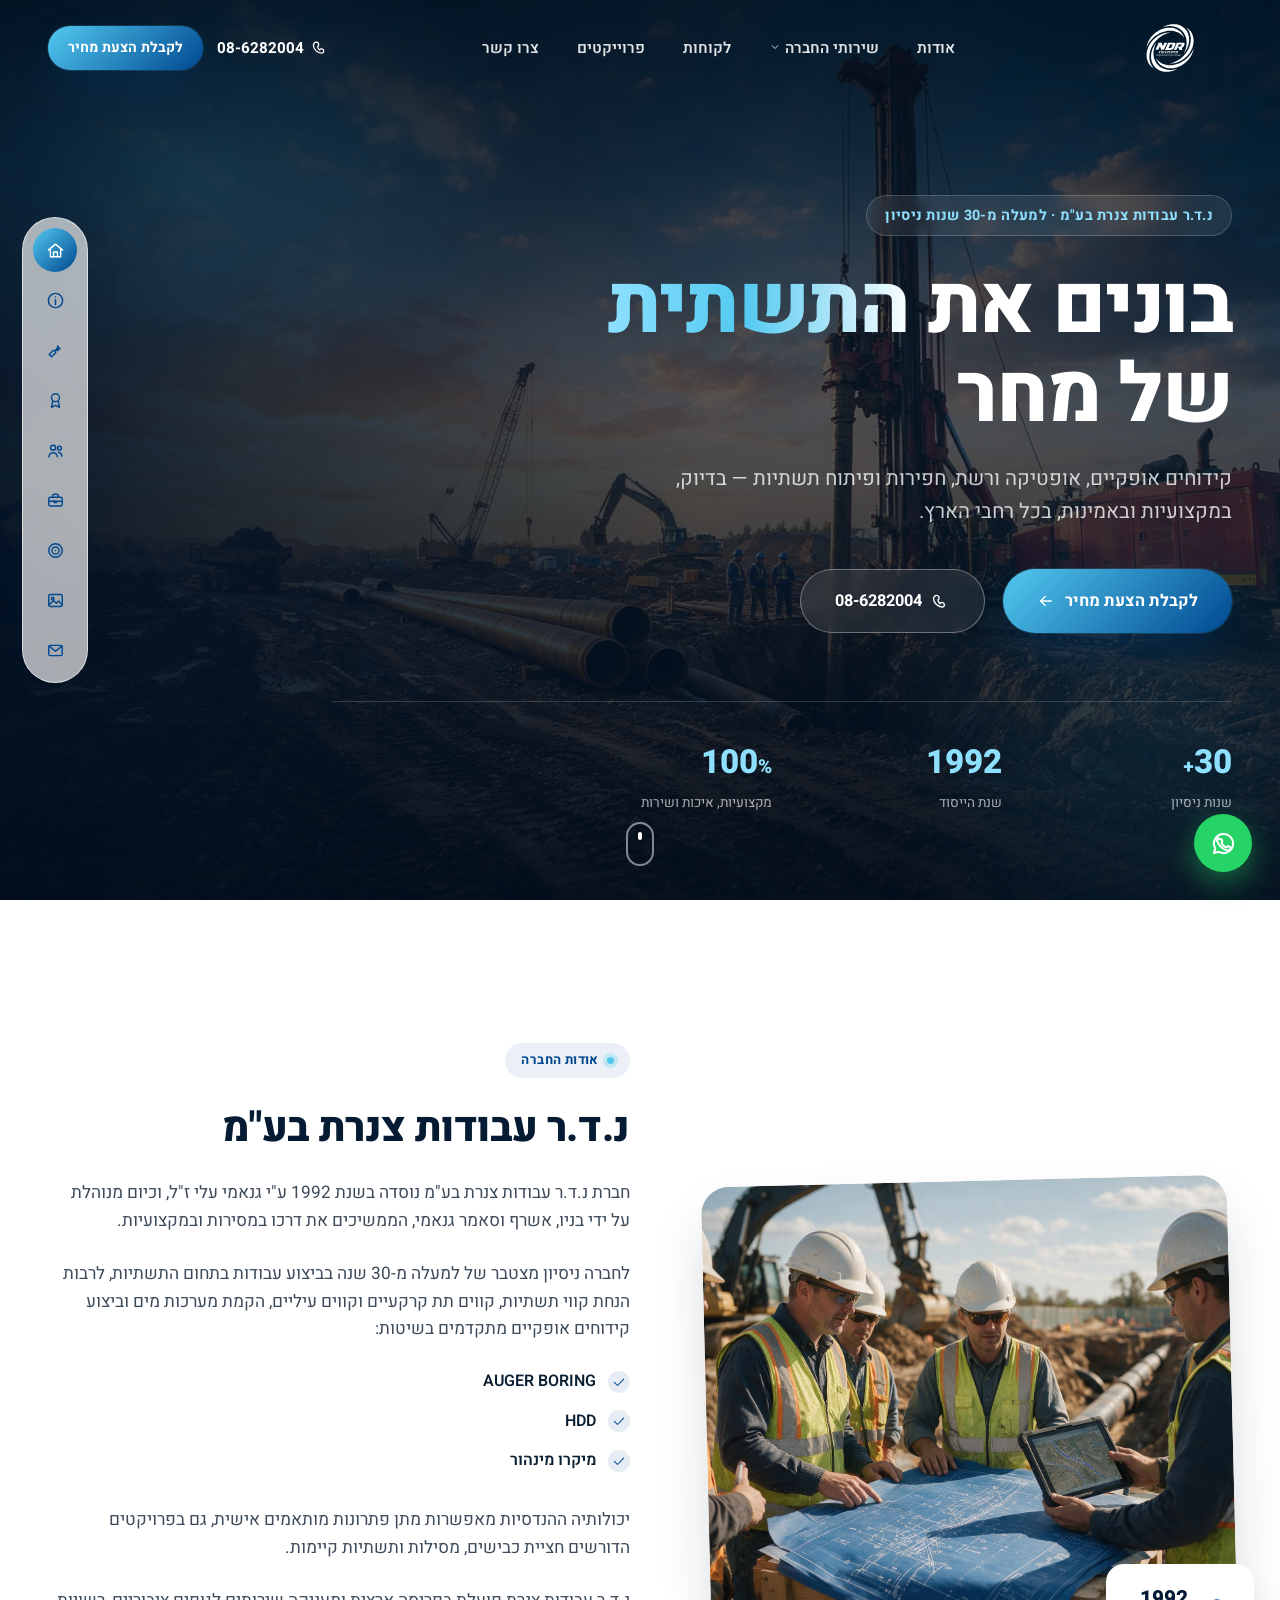
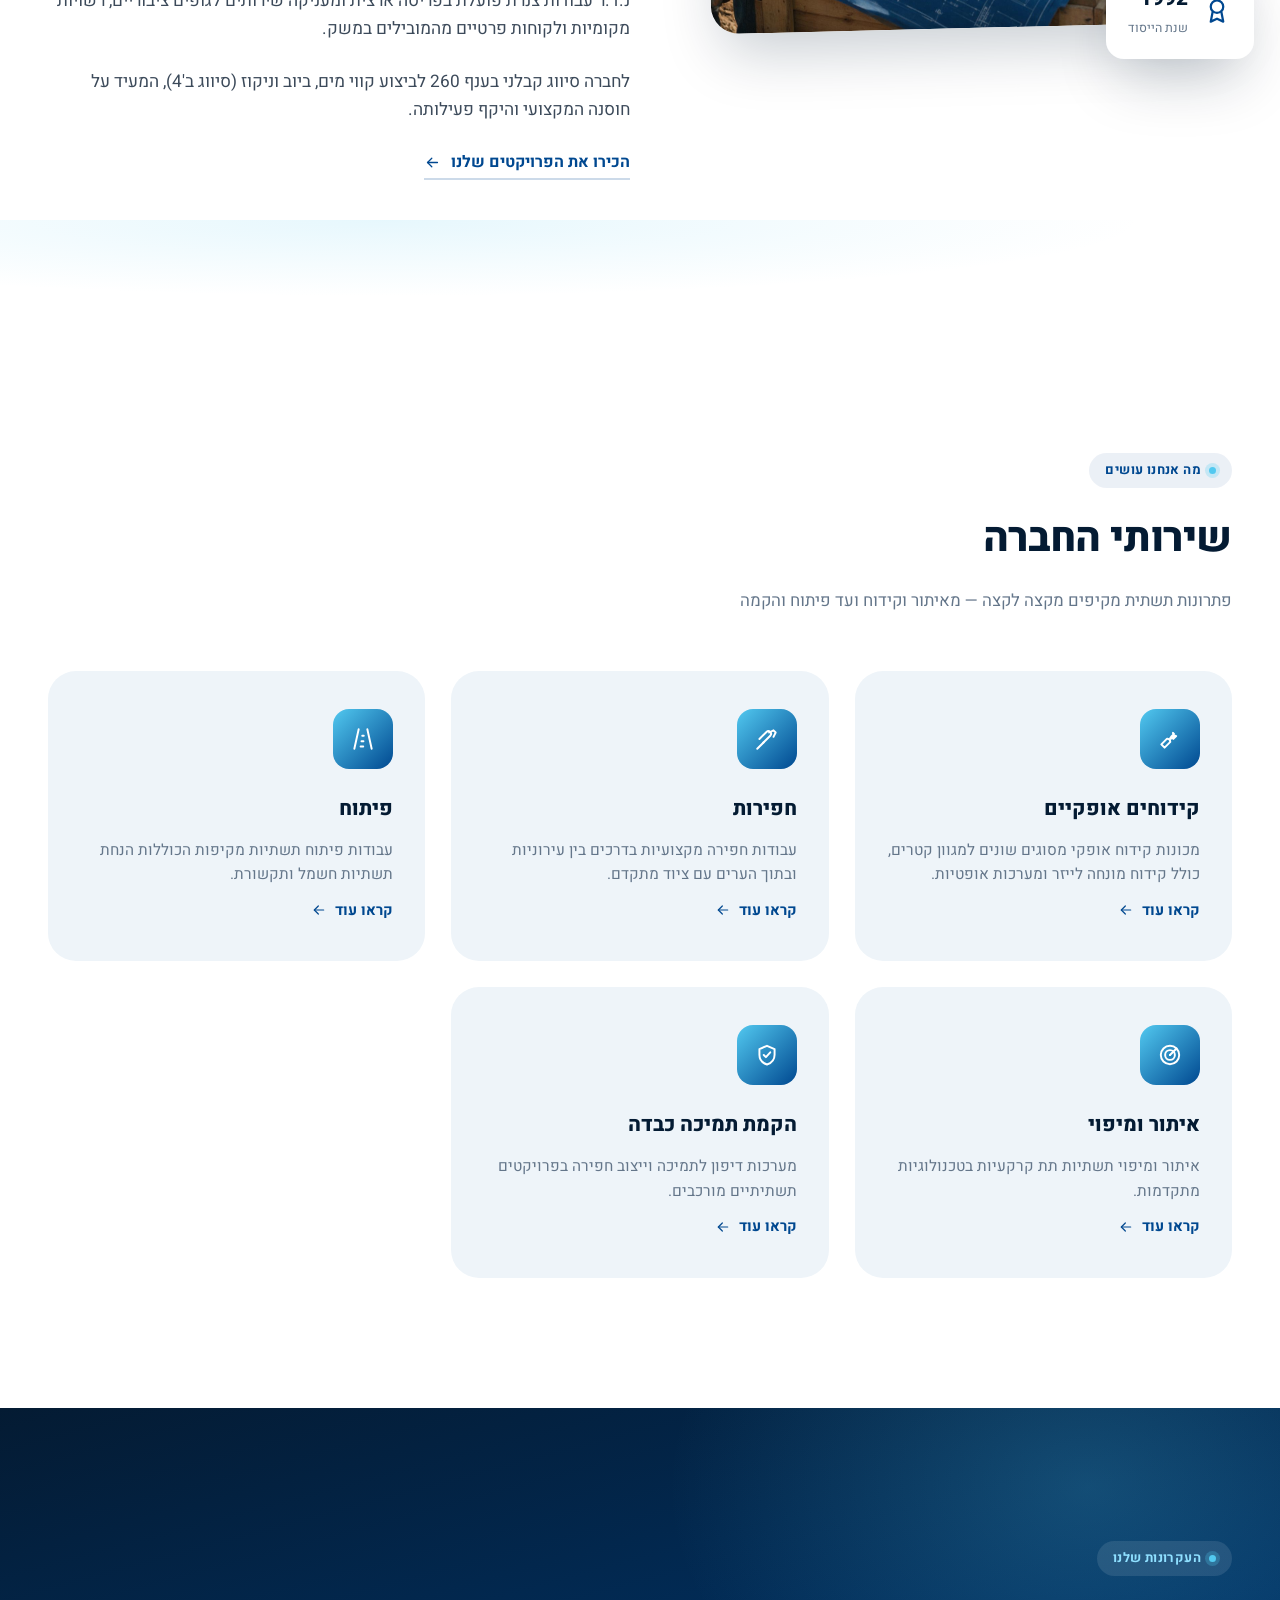
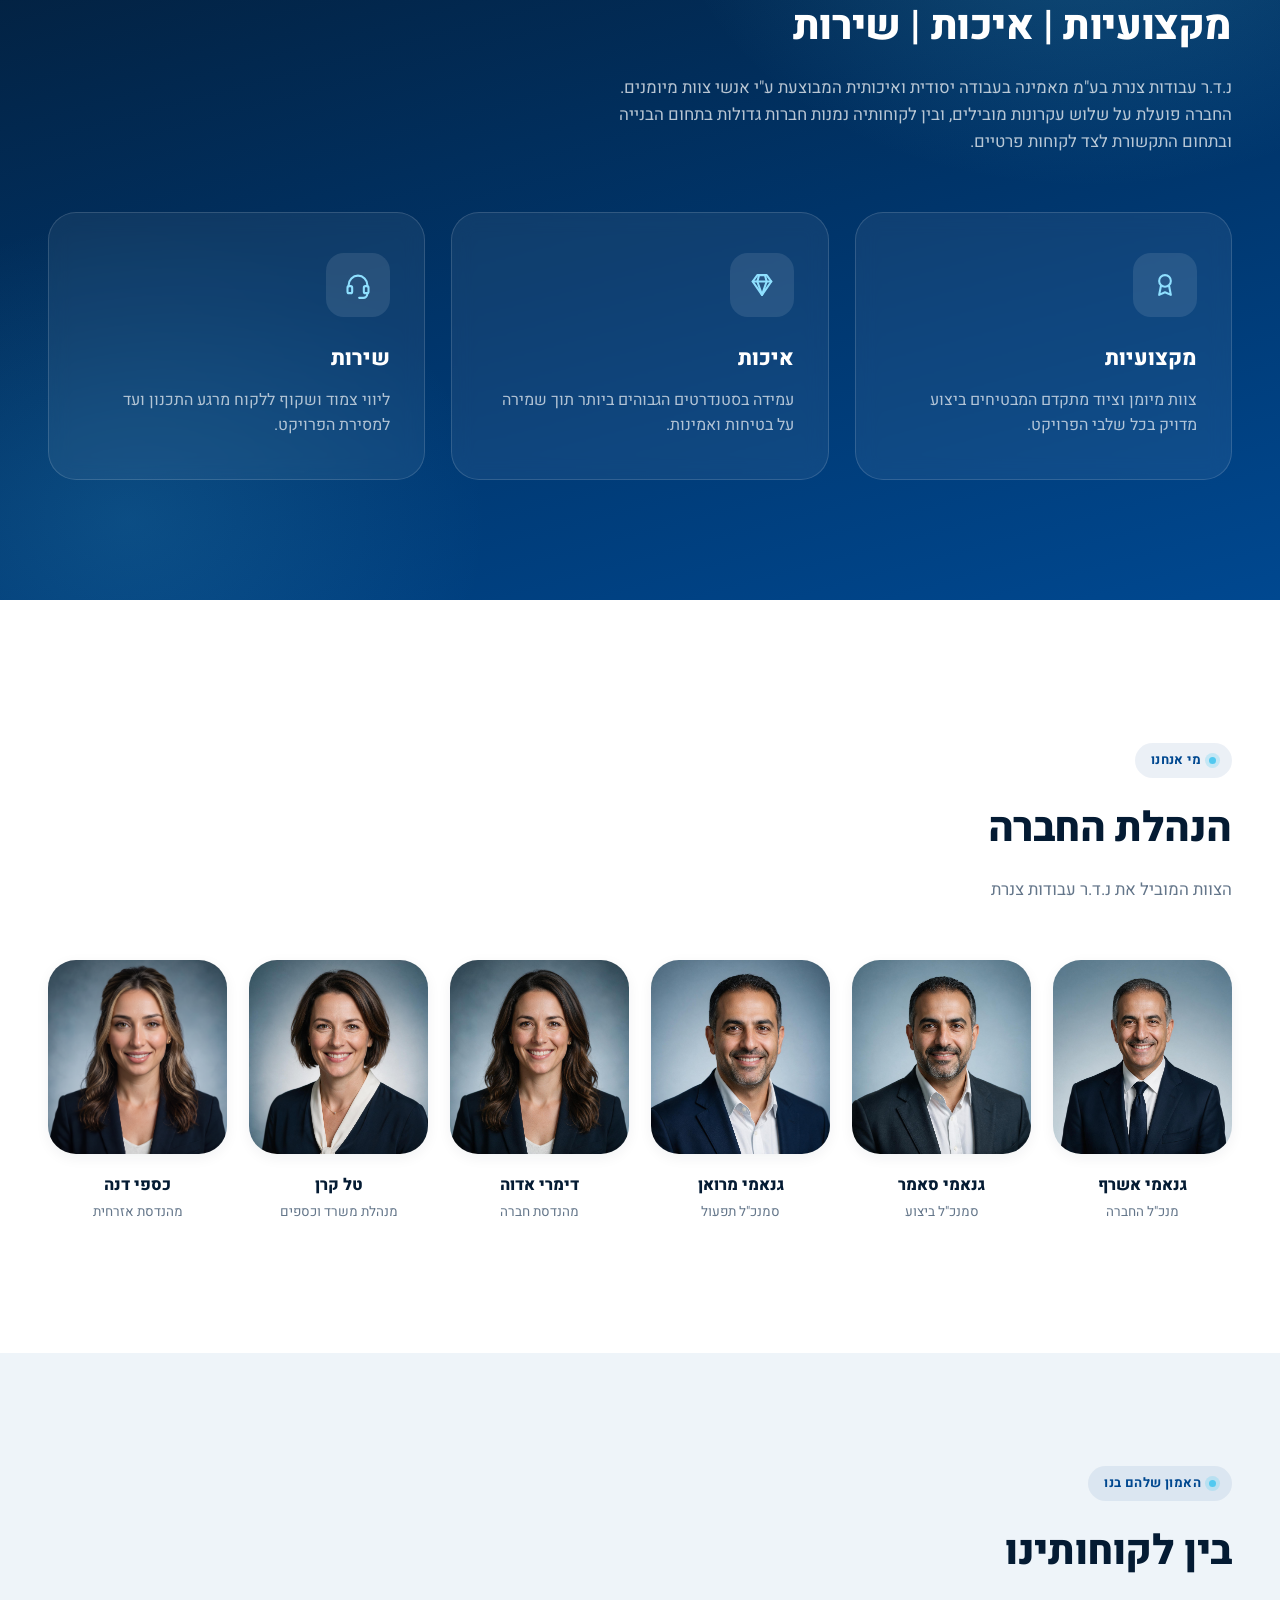
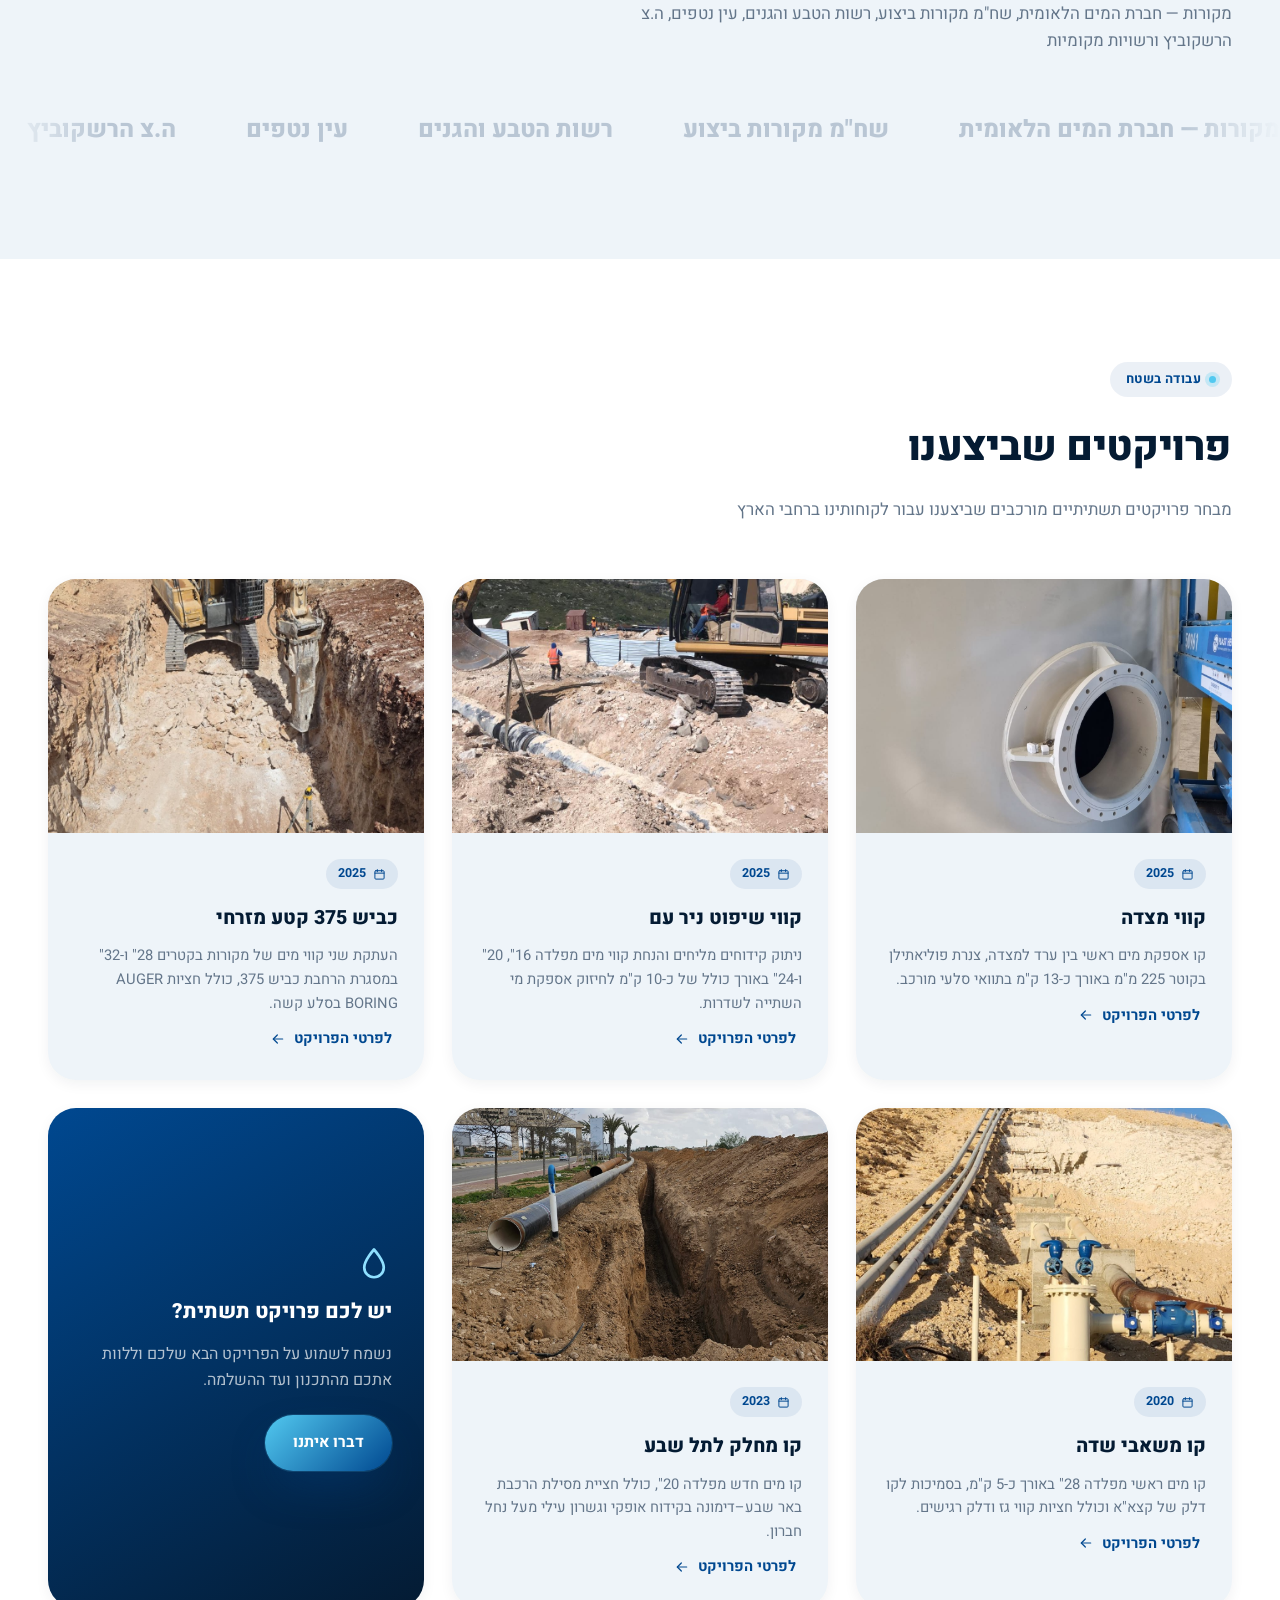
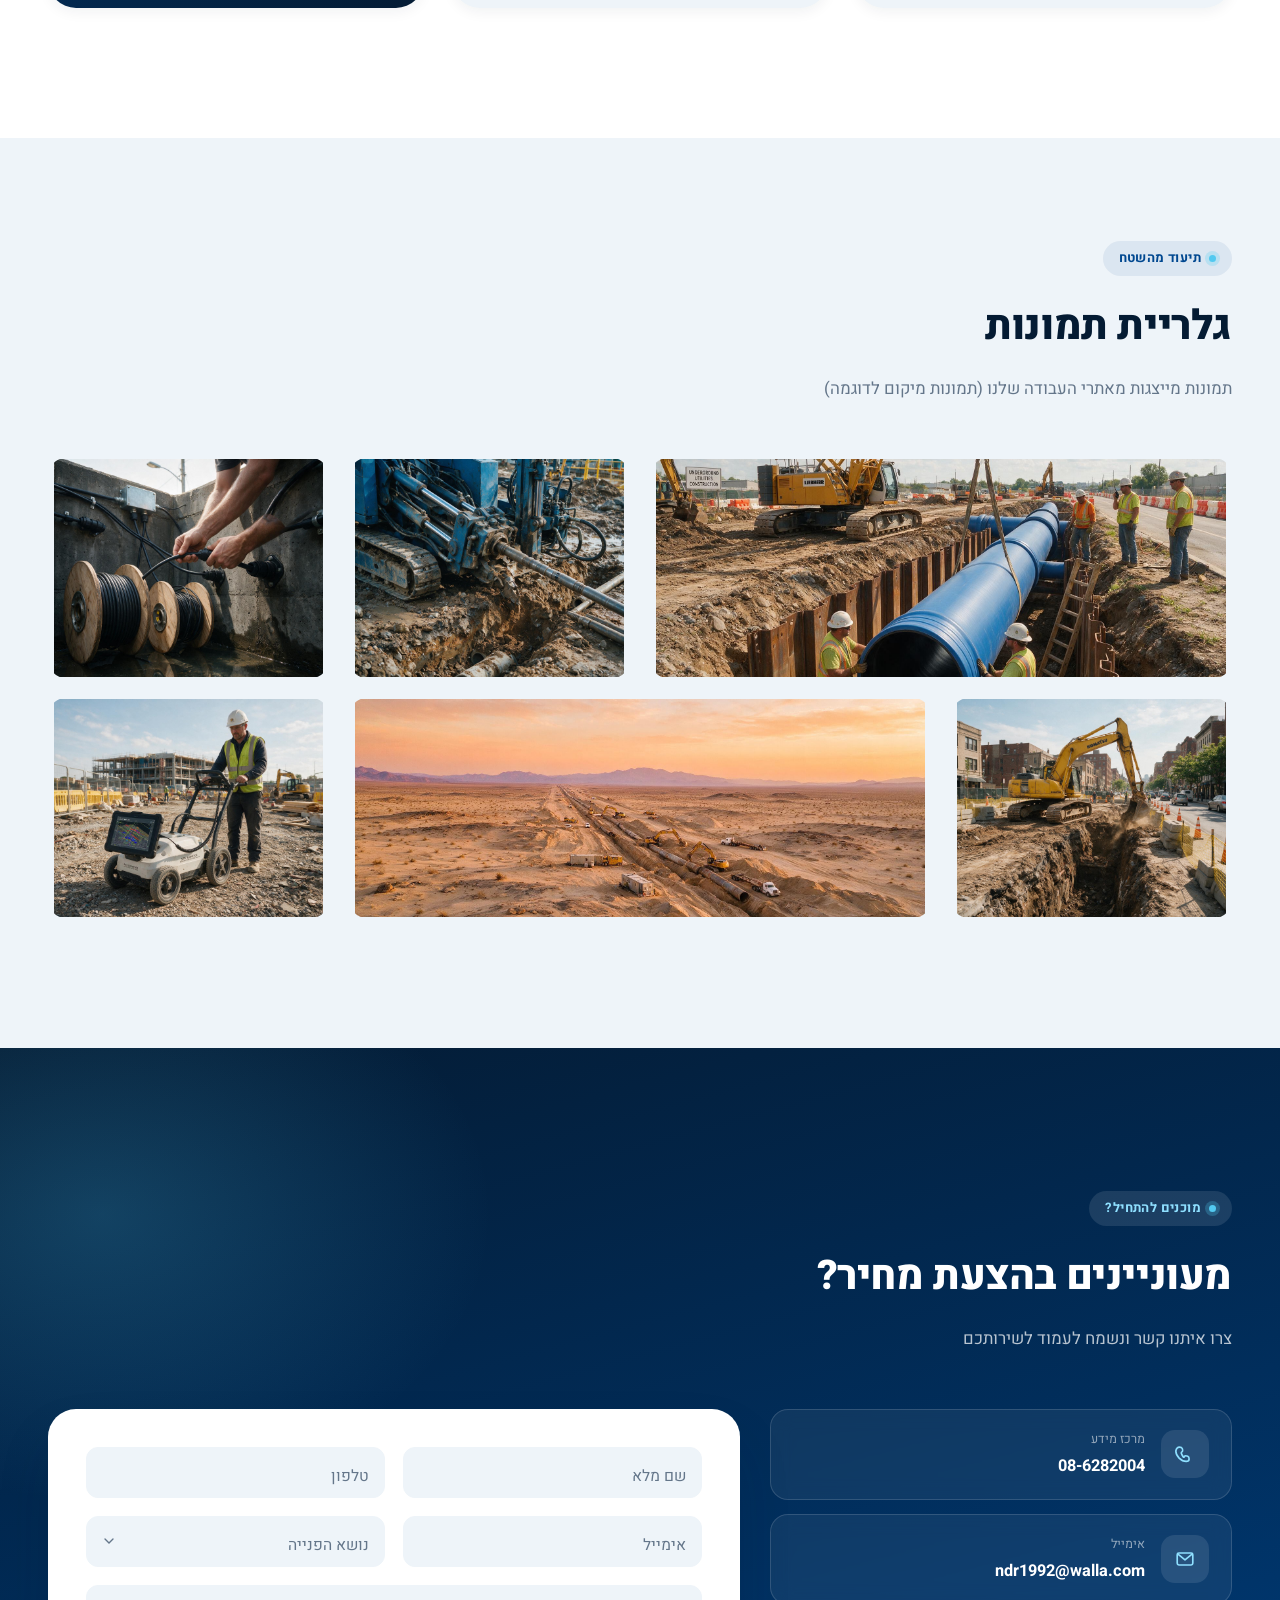
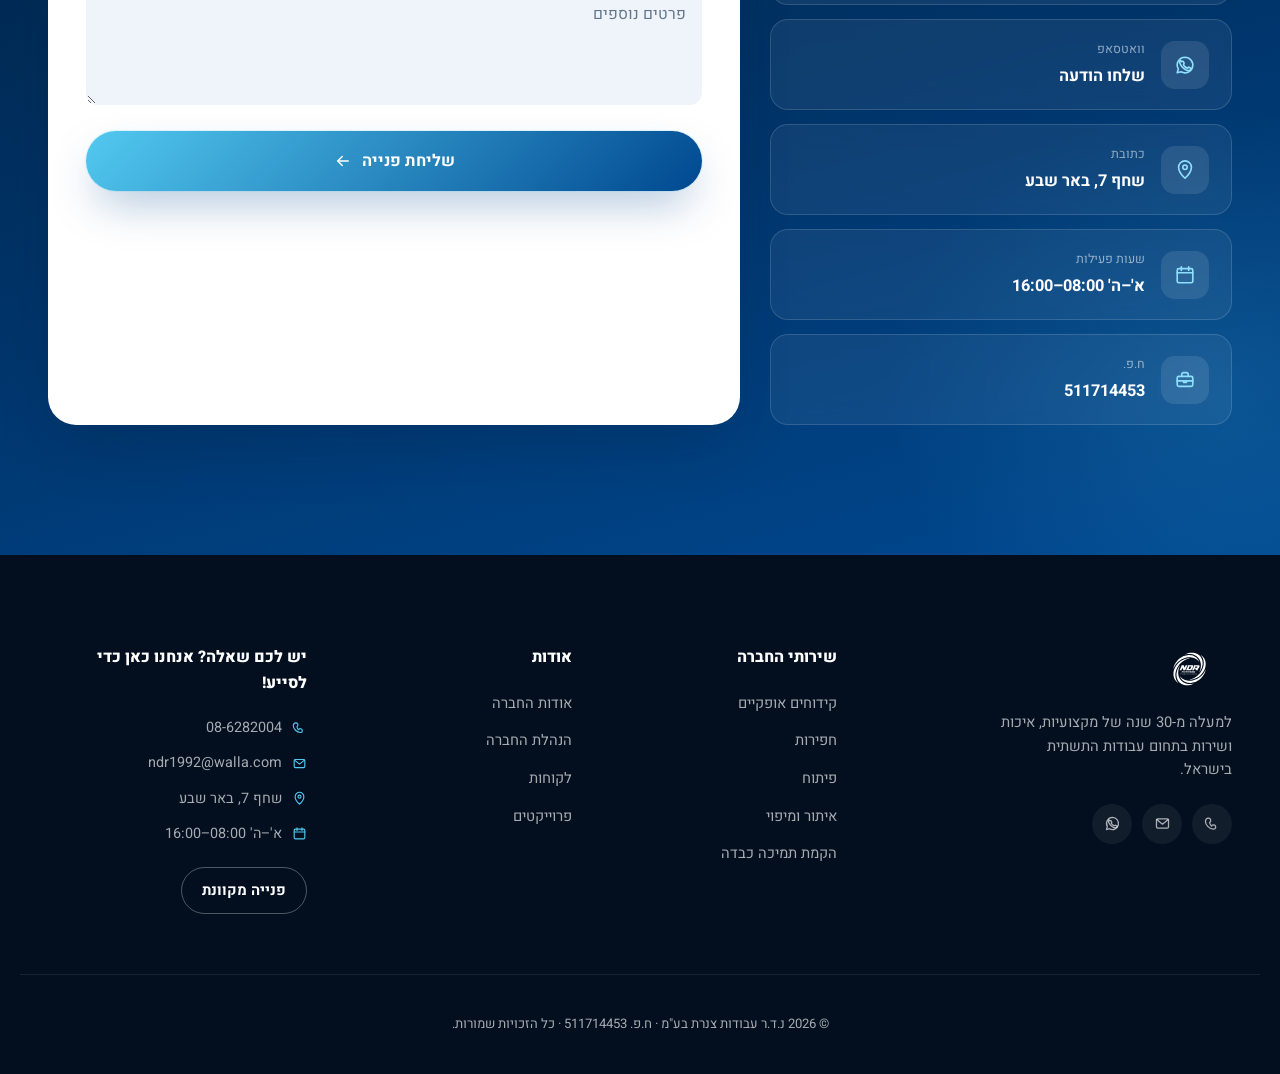
==== index.html @ 90ecc726 "Fix project gallery layout collapsing the text column The thumbnail strip is a flex row whose intrin" ====
<!DOCTYPE html>
<html lang="he" dir="rtl"><head>
<meta charset="UTF-8">
<meta name="viewport" content="width=device-width, initial-scale=1.0">
<title>נ.ד.ר עבודות צנרת בע"מ | בונים את התשתית של מחר</title>
<meta name="description" content="נ.ד.ר עבודות צנרת בע״מ - מעל 30 שנות ניסיון בהנחת קווי תשתית, קידוחים אופקיים AUGER BORING ו-HDD, מיקרו מינהור והקמת מערכות מים. פריסה ארצית.">
<link rel="icon" href="assets/images/logo.svg" type="image/svg+xml">
<link rel="preconnect" href="https://fonts.googleapis.com">
<link rel="preconnect" href="https://fonts.gstatic.com" crossorigin="">
<link href="https://fonts.googleapis.com/css2?family=Heebo:wght@300;400;500;600;700;800;900&amp;display=swap" rel="stylesheet">
<link rel="stylesheet" href="assets/css/style.css?v=20260812b">
</head>
<body>

<!-- ===== SVG ICON SPRITE ===== -->
<svg style="display:none">
  <symbol id="i-home" viewBox="0 0 24 24"><path d="M3 11.5 12 4l9 7.5"></path><path d="M5.5 9.5V20h13V9.5"></path><path d="M9.5 20v-6h5v6"></path></symbol>
  <symbol id="i-info" viewBox="0 0 24 24"><circle cx="12" cy="12" r="9"></circle><path d="M12 11v6"></path><circle cx="12" cy="7.5" r="0.9" fill="currentColor" stroke="none"></circle></symbol>
  <symbol id="i-tool" viewBox="0 0 24 24"><path d="M14.7 6.3a4 4 0 0 1-5.4 5.4L4 17l3 3 5.3-5.3a4 4 0 0 1 5.4-5.4l-2.6 2.6-2-2 2.6-2.6Z"></path></symbol>
  <symbol id="i-users" viewBox="0 0 24 24"><circle cx="9" cy="8.5" r="3.2"></circle><path d="M3.5 20c.7-3.4 3-5.2 5.5-5.2s4.8 1.8 5.5 5.2"></path><circle cx="17" cy="9" r="2.4"></circle><path d="M15.5 14.3c2.3.2 4 1.8 4.6 4.9"></path></symbol>
  <symbol id="i-briefcase" viewBox="0 0 24 24"><rect x="3.5" y="8" width="17" height="11" rx="1.8"></rect><path d="M8.5 8V6a2 2 0 0 1 2-2h3a2 2 0 0 1 2 2v2"></path><path d="M3.5 13h17"></path><path d="M10.5 13v1.6h3V13"></path></symbol>
  <symbol id="i-image" viewBox="0 0 24 24"><rect x="3.5" y="4.5" width="17" height="15" rx="1.8"></rect><circle cx="8.5" cy="9.5" r="1.6"></circle><path d="M4 17.5 9.5 12l3.5 3.5 3-3 4 5"></path></symbol>
  <symbol id="i-pin" viewBox="0 0 24 24"><path d="M12 21s7-6.4 7-12a7 7 0 0 0-14 0c0 5.6 7 12 7 12Z"></path><circle cx="12" cy="9" r="2.4"></circle></symbol>
  <symbol id="i-mail" viewBox="0 0 24 24"><rect x="3.5" y="5.5" width="17" height="13" rx="1.8"></rect><path d="M4 6.5l8 6.5 8-6.5"></path></symbol>
  <symbol id="i-phone" viewBox="0 0 24 24"><path d="M6 4.5c1 0 2.5.3 3 1.5.4 1 .7 2.3.3 3-.3.6-1 .9-1.4 1.5-.4.6 2 4.6 2.6 5s.9-1 1.5-1.4c.7-.4 2-.1 3 .3 1.2.5 1.5 2 1.5 3 0 1.8-1.6 2.6-3.2 2.6-5.5 0-11.3-5.8-11.3-11.3C2.5 6.1 4.2 4.5 6 4.5Z"></path></symbol>
  <symbol id="i-whatsapp" viewBox="0 0 24 24"><path d="M12 3.5a8.5 8.5 0 0 0-7.3 12.8L3.5 20.5l4.3-1.1A8.5 8.5 0 1 0 12 3.5Z"></path><path d="M8.3 8.4c.2-.5.5-.5.8-.5h.6c.2 0 .4 0 .6.5.2.5.7 1.6.7 1.8s0 .3-.2.5c-.1.2-.3.3-.4.5-.2.2-.3.3-.1.6.2.3.8 1.3 1.7 2.1 1.2 1 2.1 1.4 2.4 1.5.3.2.5.1.6-.1l.7-.8c.2-.3.4-.2.6-.1l1.6.8c.2.1.4.2.4.4 0 .2 0 1.1-.4 1.6-.4.5-1.6 1-2.3 1-.6 0-2.3-.2-4.4-1.9-2.6-2.1-4-4.6-4.1-4.9-.1-.3-.9-1.4-.9-2.5s.6-1.7.8-2Z"></path></symbol>
  <symbol id="i-arrow" viewBox="0 0 24 24"><path d="M19 12H5"></path><path d="M11 6l-6 6 6 6"></path></symbol>
  <symbol id="i-up" viewBox="0 0 24 24"><path d="M12 19V5"></path><path d="M6 11l6-6 6 6"></path></symbol>
  <symbol id="i-menu" viewBox="0 0 24 24"><path d="M4 6.5h16"></path><path d="M4 12h16"></path><path d="M4 17.5h16"></path></symbol>
  <symbol id="i-close" viewBox="0 0 24 24"><path d="M5 5l14 14"></path><path d="M19 5 5 19"></path></symbol>
  <symbol id="i-check" viewBox="0 0 24 24"><path d="M4 12.5l5.5 5.5L20 7"></path></symbol>
  <symbol id="i-network" viewBox="0 0 24 24"><circle cx="12" cy="5" r="2"></circle><circle cx="5" cy="19" r="2"></circle><circle cx="19" cy="19" r="2"></circle><path d="M12 7v5M12 12l-6 5M12 12l6 5"></path></symbol>
  <symbol id="i-dig" viewBox="0 0 24 24"><path d="M3 21l6-6"></path><path d="M8.5 15.5 15 9a2.5 2.5 0 0 0 0-3.5 2.5 2.5 0 0 0-3.5 0l-6.5 6.5"></path><path d="M14 6l4-2 2 2-2 4"></path></symbol>
  <symbol id="i-road" viewBox="0 0 24 24"><path d="M8 3 4 21"></path><path d="M16 3l4 18"></path><path d="M11.3 9h1.4M10.6 14h1.8M9.8 19h2.4"></path></symbol>
  <symbol id="i-radar" viewBox="0 0 24 24"><circle cx="12" cy="12" r="8.5"></circle><circle cx="12" cy="12" r="4.5"></circle><path d="M12 12 18 6"></path><circle cx="12" cy="12" r="1" fill="currentColor" stroke="none"></circle></symbol>
  <symbol id="i-shield" viewBox="0 0 24 24"><path d="M12 3.5 19 6.5v5.3c0 4.7-3 7.7-7 9-4-1.3-7-4.3-7-9V6.5L12 3.5Z"></path><path d="M9 12l2 2 4-4.5"></path></symbol>
  <symbol id="i-award" viewBox="0 0 24 24"><circle cx="12" cy="8.5" r="5"></circle><path d="M8.5 12.8 7 20.5l5-2.3 5 2.3-1.5-7.7"></path></symbol>
  <symbol id="i-gem" viewBox="0 0 24 24"><path d="M4 9l4-5.5h8L20 9l-8 11.5L4 9Z"></path><path d="M4 9h16"></path><path d="M9.5 3.5 8 9l4 11.5 4-11.5-1.5-5.5"></path></symbol>
  <symbol id="i-headset" viewBox="0 0 24 24"><path d="M4 13v-1a8 8 0 0 1 16 0v1"></path><rect x="3" y="13" width="4" height="6" rx="1.3"></rect><rect x="17" y="13" width="4" height="6" rx="1.3"></rect><path d="M20 19v.5A3.5 3.5 0 0 1 16.5 23H13"></path></symbol>
  <symbol id="i-calendar" viewBox="0 0 24 24"><rect x="3.5" y="5" width="17" height="15.5" rx="1.8"></rect><path d="M3.5 9.5h17"></path><path d="M8 3v4M16 3v4"></path></symbol>
  <symbol id="i-water" viewBox="0 0 24 24"><path d="M12 3s6.5 7.3 6.5 12A6.5 6.5 0 0 1 5.5 15C5.5 10.3 12 3 12 3Z"></path></symbol>
  <symbol id="i-target" viewBox="0 0 24 24"><circle cx="12" cy="12" r="8.5"></circle><circle cx="12" cy="12" r="4.5"></circle><circle cx="12" cy="12" r="1" fill="currentColor" stroke="none"></circle></symbol>
  <symbol id="i-chevron" viewBox="0 0 24 24"><path d="M6 9l6 6 6-6"></path></symbol>
</svg>

<!-- ===== PRELOADER ===== -->
<div class="preloader" id="preloader">
  <img src="assets/images/logo.svg" alt="נ.ד.ר עבודות צנרת" class="preloader-logo">
  <div class="preloader-bar"><span></span></div>
</div>

<!-- ===== PROGRESS BAR ===== -->
<div class="scroll-progress" id="scrollProgress" style="width: 0%;"></div>

<!-- ===== SIDE ICON NAV ===== -->
<nav class="side-nav" id="sideNav" aria-label="ניווט מהיר">
  <ul>
    <li><a href="#home" data-section="home" class="active"><svg><use href="#i-home"></use></svg><span>בית</span></a></li>
    <li><a href="#about" data-section="about"><svg><use href="#i-info"></use></svg><span>אודות</span></a></li>
    <li><a href="#services" data-section="services"><svg><use href="#i-tool"></use></svg><span>שירותים</span></a></li>
    <li><a href="#values" data-section="values"><svg><use href="#i-award"></use></svg><span>ערכים</span></a></li>
    <li><a href="#team" data-section="team"><svg><use href="#i-users"></use></svg><span>הנהלה</span></a></li>
    <li><a href="#clients" data-section="clients"><svg><use href="#i-briefcase"></use></svg><span>לקוחות</span></a></li>
    <li><a href="#projects" data-section="projects"><svg><use href="#i-target"></use></svg><span>פרויקטים</span></a></li>
    <li><a href="#gallery" data-section="gallery"><svg><use href="#i-image"></use></svg><span>גלריה</span></a></li>
    <li><a href="#contact" data-section="contact"><svg><use href="#i-mail"></use></svg><span>צור קשר</span></a></li>
  </ul>
</nav>

<!-- ===== HEADER ===== -->
<header class="site-header" id="siteHeader">
  <div class="container header-inner">
    <a href="#home" class="brand">
      <img src="assets/images/logo.svg" alt="נ.ד.ר עבודות צנרת" class="brand-logo" id="brandLogo">
    </a>

    <nav class="main-menu" id="mainMenu">
      <ul>
        <li><a href="#about">אודות</a></li>
        <li class="nav-dropdown">
          <a href="#services" class="nav-dropdown-trigger">שירותי החברה <svg><use href="#i-chevron"></use></svg></a>
          <div class="nav-dropdown-panel">
            <a href="horizontal-drilling.html"><svg><use href="#i-tool"></use></svg><span>קידוחים אופקיים</span></a>
            <a href="excavation.html"><svg><use href="#i-dig"></use></svg><span>חפירות</span></a>
            <a href="development.html"><svg><use href="#i-road"></use></svg><span>פיתוח</span></a>
            <a href="mapping.html"><svg><use href="#i-radar"></use></svg><span>איתור ומיפוי</span></a>
            <a href="heavy-support.html"><svg><use href="#i-shield"></use></svg><span>הקמת תמיכה כבדה</span></a>
            <a href="#services" class="nav-dropdown-all">כל השירותים בעמוד אחד</a>
          </div>
        </li>
        <li><a href="#clients">לקוחות</a></li>
        <li><a href="#projects">פרוייקטים</a></li>
        <li><a href="#contact">צרו קשר</a></li>
      </ul>
    </nav>

    <div class="header-actions">
      <a href="tel:086282004" class="header-phone">
        <svg><use href="#i-phone"></use></svg>
        <span>08-6282004</span>
      </a>
      <a href="#contact" class="btn btn-primary btn-sm">לקבלת הצעת מחיר</a>
      <button class="hamburger" id="hamburger" aria-label="פתח תפריט">
        <svg><use href="#i-menu"></use></svg>
      </button>
    </div>
  </div>
</header>

<!-- ===== MOBILE MENU ===== -->
<div class="mobile-menu" id="mobileMenu">
  <button class="mobile-menu-close" id="mobileMenuClose" aria-label="סגור תפריט"><svg><use href="#i-close"></use></svg></button>
  <ul>
    <li><a href="#home">בית</a></li>
    <li><a href="#about">אודות</a></li>
    <li class="mobile-menu-group">
      <a href="#services">שירותי החברה</a>
      <ul class="mobile-submenu">
        <li><a href="horizontal-drilling.html">קידוחים אופקיים</a></li>
        <li><a href="excavation.html">חפירות</a></li>
        <li><a href="development.html">פיתוח</a></li>
        <li><a href="mapping.html">איתור ומיפוי</a></li>
        <li><a href="heavy-support.html">הקמת תמיכה כבדה</a></li>
      </ul>
    </li>
    <li><a href="#team">הנהלה</a></li>
    <li><a href="#clients">לקוחות</a></li>
    <li><a href="#projects">פרוייקטים</a></li>
    <li><a href="#gallery">גלריה</a></li>
    <li><a href="#contact">צרו קשר</a></li>
  </ul>
  <a href="tel:086282004" class="mobile-phone"><svg><use href="#i-phone"></use></svg> 08-6282004</a>
</div>

<main>

  <!-- ===== HERO ===== -->
  <section class="hero" id="home">
    <div class="hero-media">
      <img src="assets/images/hero.jpg" alt="עבודות תשתית של נ.ד.ר עבודות צנרת" id="heroImg">
      <div class="hero-overlay"></div>
      <div class="hero-mesh"></div>
    </div>

    <div class="hero-content container">
      <p class="eyebrow reveal" data-reveal="">נ.ד.ר עבודות צנרת בע"מ · למעלה מ-30 שנות ניסיון</p>
      <h1 class="hero-title reveal" data-reveal="" data-delay="80">בונים את <span class="text-gradient">התשתית</span> של מחר</h1>
      <p class="hero-sub reveal" data-reveal="" data-delay="160">קידוחים אופקיים, אופטיקה ורשת, חפירות ופיתוח תשתיות — בדיוק, במקצועיות ובאמינות, בכל רחבי הארץ.</p>
      <div class="hero-actions reveal" data-reveal="" data-delay="240">
        <a href="#contact" class="btn btn-primary btn-lg">
          <span>לקבלת הצעת מחיר</span>
          <svg><use href="#i-arrow"></use></svg>
        </a>
        <a href="tel:086282004" class="btn btn-ghost btn-lg">
          <svg><use href="#i-phone"></use></svg>
          <span>08-6282004</span>
        </a>
      </div>

      <div class="hero-stats reveal" data-reveal="" data-delay="320">
        <div class="stat">
          <span class="stat-num" data-count="30">0</span><span class="stat-plus">+</span>
          <p>שנות ניסיון</p>
        </div>
        <div class="stat">
          <span class="stat-num" data-count="1992">0</span>
          <p>שנת הייסוד</p>
        </div>
        <div class="stat">
          <span class="stat-num" data-count="100">0</span><span class="stat-plus">%</span>
          <p>מקצועיות, איכות ושירות</p>
        </div>
      </div>
    </div>

    <a href="#about" class="scroll-cue" aria-label="גללו למטה">
      <span></span>
    </a>
  </section>

  <!-- ===== ABOUT ===== -->
  <section class="about" id="about">
    <div class="container about-grid">
      <div class="about-media reveal" data-reveal="" data-reveal-from="right">
        <div class="about-media-frame">
          <img src="assets/images/about.jpg" alt="צוות נ.ד.ר עבודות צנרת בעבודה">
        </div>
        <div class="about-badge">
          <svg><use href="#i-award"></use></svg>
          <div><strong>1992</strong><span>שנת הייסוד</span></div>
        </div>
      </div>

      <div class="about-copy">
        <p class="section-eyebrow reveal" data-reveal="">אודות החברה</p>
        <h2 class="section-title reveal" data-reveal="" data-delay="60">נ.ד.ר עבודות צנרת בע"מ</h2>
        <p class="about-text reveal" data-reveal="" data-delay="120">
          חברת נ.ד.ר עבודות צנרת בע"מ נוסדה בשנת 1992 ע"י גנאמי עלי ז"ל, וכיום מנוהלת על ידי בניו,
          אשרף וסאמר גנאמי, הממשיכים את דרכו במסירות ובמקצועיות.
        </p>
        <p class="about-text reveal" data-reveal="" data-delay="150">
          לחברה ניסיון מצטבר של למעלה מ-30 שנה בביצוע עבודות בתחום התשתיות, לרבות הנחת קווי תשתיות,
          קווים תת קרקעיים וקווים עיליים, הקמת מערכות מים וביצוע קידוחים אופקיים מתקדמים בשיטות:
        </p>

        <ul class="about-points reveal" data-reveal="" data-delay="180">
          <li><svg><use href="#i-check"></use></svg> AUGER BORING</li>
          <li><svg><use href="#i-check"></use></svg> HDD</li>
          <li><svg><use href="#i-check"></use></svg> מיקרו מינהור</li>
        </ul>

        <p class="about-text reveal" data-reveal="" data-delay="200">
          יכולותיה ההנדסיות מאפשרות מתן פתרונות מותאמים אישית, גם בפרויקטים הדורשים חציית כבישים,
          מסילות ותשתיות קיימות.
        </p>
        <p class="about-text reveal" data-reveal="" data-delay="215">
          נ.ד.ר עבודות צנרת פועלת בפריסה ארצית ומעניקה שירותים לגופים ציבוריים, רשויות מקומיות
          ולקוחות פרטיים מהמובילים במשק.
        </p>
        <p class="about-text reveal" data-reveal="" data-delay="230">
          לחברה סיווג קבלני בענף 260 לביצוע קווי מים, ביוב וניקוז (סיווג ב'4), המעיד על חוסנה
          המקצועי והיקף פעילותה.
        </p>

        <a href="#projects" class="text-link reveal" data-reveal="" data-delay="240">
          <span>הכירו את הפרויקטים שלנו</span>
          <svg><use href="#i-arrow"></use></svg>
        </a>
      </div>
    </div>
    <div class="section-divider"></div>
  </section>

  <!-- ===== SERVICES ===== -->
  <section class="services" id="services">
    <div class="container">
      <div class="section-head">
        <p class="section-eyebrow reveal" data-reveal="">מה אנחנו עושים</p>
        <h2 class="section-title reveal" data-reveal="" data-delay="60">שירותי החברה</h2>
        <p class="section-sub reveal" data-reveal="" data-delay="120">פתרונות תשתית מקיפים מקצה לקצה — מאיתור וקידוח ועד פיתוח והקמה</p>
      </div>

      <div class="services-grid">
        <article class="service-card reveal" data-reveal="" data-delay="0">
          <div class="service-icon"><svg><use href="#i-tool"></use></svg></div>
          <h3>קידוחים אופקיים</h3>
          <p>מכונות קידוח אופקי מסוגים שונים למגוון קטרים, כולל קידוח מונחה לייזר ומערכות אופטיות.</p>
          <a href="horizontal-drilling.html" class="card-link"><span>קראו עוד</span><svg><use href="#i-arrow"></use></svg></a>
        </article>

        <article class="service-card reveal" data-reveal="" data-delay="160">
          <div class="service-icon"><svg><use href="#i-dig"></use></svg></div>
          <h3>חפירות</h3>
          <p>עבודות חפירה מקצועיות בדרכים בין עירוניות ובתוך הערים עם ציוד מתקדם.</p>
          <a href="excavation.html" class="card-link"><span>קראו עוד</span><svg><use href="#i-arrow"></use></svg></a>
        </article>

        <article class="service-card reveal" data-reveal="" data-delay="0">
          <div class="service-icon"><svg><use href="#i-road"></use></svg></div>
          <h3>פיתוח</h3>
          <p>עבודות פיתוח תשתיות מקיפות הכוללות הנחת תשתיות חשמל ותקשורת.</p>
          <a href="development.html" class="card-link"><span>קראו עוד</span><svg><use href="#i-arrow"></use></svg></a>
        </article>

        <article class="service-card reveal" data-reveal="" data-delay="80">
          <div class="service-icon"><svg><use href="#i-radar"></use></svg></div>
          <h3>איתור ומיפוי</h3>
          <p>איתור ומיפוי תשתיות תת קרקעיות בטכנולוגיות מתקדמות.</p>
          <a href="mapping.html" class="card-link"><span>קראו עוד</span><svg><use href="#i-arrow"></use></svg></a>
        </article>

        <article class="service-card reveal" data-reveal="" data-delay="160">
          <div class="service-icon"><svg><use href="#i-shield"></use></svg></div>
          <h3>הקמת תמיכה כבדה</h3>
          <p>מערכות דיפון לתמיכה וייצוב חפירה בפרויקטים תשתיתיים מורכבים.</p>
          <a href="heavy-support.html" class="card-link"><span>קראו עוד</span><svg><use href="#i-arrow"></use></svg></a>
        </article>
      </div>
    </div>
  </section>

  <!-- ===== VALUES ===== -->
  <section class="values" id="values">
    <div class="values-mesh"></div>
    <div class="container">
      <div class="section-head light">
        <p class="section-eyebrow reveal" data-reveal="">העקרונות שלנו</p>
        <h2 class="section-title reveal" data-reveal="" data-delay="60">מקצועיות | איכות | שירות</h2>
        <p class="section-sub reveal" data-reveal="" data-delay="120">
          נ.ד.ר עבודות צנרת בע"מ מאמינה בעבודה יסודית ואיכותית המבוצעת ע"י אנשי צוות מיומנים.
          החברה פועלת על שלוש עקרונות מובילים, ובין לקוחותיה נמנות חברות גדולות בתחום הבנייה
          ובתחום התקשורת לצד לקוחות פרטיים.
        </p>
      </div>

      <div class="values-grid">
        <div class="value-card reveal" data-reveal="" data-delay="0">
          <div class="value-icon"><svg><use href="#i-award"></use></svg></div>
          <h3>מקצועיות</h3>
          <p>צוות מיומן וציוד מתקדם המבטיחים ביצוע מדויק בכל שלבי הפרויקט.</p>
        </div>
        <div class="value-card reveal" data-reveal="" data-delay="120">
          <div class="value-icon"><svg><use href="#i-gem"></use></svg></div>
          <h3>איכות</h3>
          <p>עמידה בסטנדרטים הגבוהים ביותר תוך שמירה על בטיחות ואמינות.</p>
        </div>
        <div class="value-card reveal" data-reveal="" data-delay="240">
          <div class="value-icon"><svg><use href="#i-headset"></use></svg></div>
          <h3>שירות</h3>
          <p>ליווי צמוד ושקוף ללקוח מרגע התכנון ועד למסירת הפרויקט.</p>
        </div>
      </div>
    </div>
  </section>

  <!-- ===== TEAM ===== -->
  <section class="team" id="team">
    <div class="container">
      <div class="section-head">
        <p class="section-eyebrow reveal" data-reveal="">מי אנחנו</p>
        <h2 class="section-title reveal" data-reveal="" data-delay="60">הנהלת החברה</h2>
        <p class="section-sub reveal" data-reveal="" data-delay="120">הצוות המוביל את נ.ד.ר עבודות צנרת</p>
      </div>

      <div class="team-grid">
        <div class="team-card reveal" data-reveal="" data-delay="0">
          <div class="team-photo"><img src="assets/images/team-1.jpg" alt="גנאמי אשרף"></div>
          <h3>גנאמי אשרף</h3>
          <p>מנכ"ל החברה</p>
        </div>
        <div class="team-card reveal" data-reveal="" data-delay="60">
          <div class="team-photo"><img src="assets/images/team-2.jpg" alt="גנאמי סאמר"></div>
          <h3>גנאמי סאמר</h3>
          <p>סמנכ"ל ביצוע</p>
        </div>
        <div class="team-card reveal" data-reveal="" data-delay="120">
          <div class="team-photo"><img src="assets/images/team-3.jpg" alt="גנאמי מרואן"></div>
          <h3>גנאמי מרואן</h3>
          <p>סמנכ"ל תפעול</p>
        </div>
        <div class="team-card reveal" data-reveal="" data-delay="180">
          <div class="team-photo"><img src="assets/images/team-4.jpg" alt="דימרי אדוה"></div>
          <h3>דימרי אדוה</h3>
          <p>מהנדסת חברה</p>
        </div>
        <div class="team-card reveal" data-reveal="" data-delay="240">
          <div class="team-photo"><img src="assets/images/team-5.jpg" alt="טל קרן"></div>
          <h3>טל קרן</h3>
          <p>מנהלת משרד וכספים</p>
        </div>
        <div class="team-card reveal" data-reveal="" data-delay="300">
          <div class="team-photo"><img src="assets/images/team-6.jpg" alt="כספי דנה"></div>
          <h3>כספי דנה</h3>
          <p>מהנדסת אזרחית</p>
        </div>
      </div>
    </div>
  </section>

  <!-- ===== CLIENTS ===== -->
  <section class="clients" id="clients">
    <div class="container">
      <div class="section-head">
        <p class="section-eyebrow reveal" data-reveal="">האמון שלהם בנו</p>
        <h2 class="section-title reveal" data-reveal="" data-delay="60">בין לקוחותינו</h2>
        <p class="section-sub reveal" data-reveal="" data-delay="120">מקורות — חברת המים הלאומית, שח"מ מקורות ביצוע, רשות הטבע והגנים, עין נטפים, ה.צ הרשקוביץ ורשויות מקומיות</p>
      </div>
    </div>

    <div class="marquee reveal" data-reveal="">
      <div class="marquee-track">
        <span>מקורות — חברת המים הלאומית</span><span>שח"מ מקורות ביצוע</span><span>רשות הטבע והגנים</span><span>עין נטפים</span><span>ה.צ הרשקוביץ</span><span>רשויות מקומיות</span>
        <span>מקורות — חברת המים הלאומית</span><span>שח"מ מקורות ביצוע</span><span>רשות הטבע והגנים</span><span>עין נטפים</span><span>ה.צ הרשקוביץ</span><span>רשויות מקומיות</span>
      </div>
    </div>
  </section>

  <!-- ===== PROJECTS ===== -->
  <section class="projects" id="projects">
    <div class="container">
      <div class="section-head">
        <p class="section-eyebrow reveal" data-reveal="">עבודה בשטח</p>
        <h2 class="section-title reveal" data-reveal="" data-delay="60">פרויקטים שביצענו</h2>
        <p class="section-sub reveal" data-reveal="" data-delay="120">מבחר פרויקטים תשתיתיים מורכבים שביצענו עבור לקוחותינו ברחבי הארץ</p>
      </div>

      <div class="projects-grid">
        <article class="project-card reveal" data-reveal="" data-delay="0" data-project="p1">
          <div class="project-img"><img src="assets/images/projects/metzada/metzada-01.jpg" alt="קווי מצדה" loading="lazy"></div>
          <div class="project-info">
            <span class="project-year"><svg><use href="#i-calendar"></use></svg> 2025</span>
            <h3>קווי מצדה</h3>
            <p>קו אספקת מים ראשי בין ערד למצדה, צנרת פוליאתילן בקוטר 225 מ"מ באורך כ-13 ק"מ בתוואי סלעי מורכב.</p>
            <button class="card-link" data-open-project="p1"><span>לפרטי הפרויקט</span><svg><use href="#i-arrow"></use></svg></button>
          </div>
        </article>

        <article class="project-card reveal" data-reveal="" data-delay="80" data-project="p2">
          <div class="project-img"><img src="assets/images/projects/nir-am/nir-am-01.jpg" alt="קווי שיפוט ניר עם" loading="lazy"></div>
          <div class="project-info">
            <span class="project-year"><svg><use href="#i-calendar"></use></svg> 2025</span>
            <h3>קווי שיפוט ניר עם</h3>
            <p>ניתוק קידוחים מליחים והנחת קווי מים מפלדה 16", 20" ו-24" באורך כולל של כ-10 ק"מ לחיזוק אספקת מי השתייה לשדרות.</p>
            <button class="card-link" data-open-project="p2"><span>לפרטי הפרויקט</span><svg><use href="#i-arrow"></use></svg></button>
          </div>
        </article>

        <article class="project-card reveal" data-reveal="" data-delay="160" data-project="p3">
          <div class="project-img"><img src="assets/images/projects/road-375/road-375-01.jpg" alt="כביש 375 קטע מזרחי" loading="lazy"></div>
          <div class="project-info">
            <span class="project-year"><svg><use href="#i-calendar"></use></svg> 2025</span>
            <h3>כביש 375 קטע מזרחי</h3>
            <p>העתקת שני קווי מים של מקורות בקטרים 28" ו-32" במסגרת הרחבת כביש 375, כולל חציות AUGER BORING בסלע קשה.</p>
            <button class="card-link" data-open-project="p3"><span>לפרטי הפרויקט</span><svg><use href="#i-arrow"></use></svg></button>
          </div>
        </article>

        <article class="project-card reveal" data-reveal="" data-delay="0" data-project="p4">
          <div class="project-img"><img src="assets/images/projects/sde-boker/sde-boker-01.jpg" alt="קו משאבי שדה" loading="lazy"></div>
          <div class="project-info">
            <span class="project-year"><svg><use href="#i-calendar"></use></svg> 2020</span>
            <h3>קו משאבי שדה</h3>
            <p>קו מים ראשי מפלדה 28" באורך כ-5 ק"מ, בסמיכות לקו דלק של קצא"א וכולל חציות קווי גז ודלק רגישים.</p>
            <button class="card-link" data-open-project="p4"><span>לפרטי הפרויקט</span><svg><use href="#i-arrow"></use></svg></button>
          </div>
        </article>

        <article class="project-card reveal" data-reveal="" data-delay="80" data-project="p5">
          <div class="project-img"><img src="assets/images/projects/tel-sheva/tel-sheva-01.jpg" alt="קו מחלק לתל שבע" loading="lazy"></div>
          <div class="project-info">
            <span class="project-year"><svg><use href="#i-calendar"></use></svg> 2023</span>
            <h3>קו מחלק לתל שבע</h3>
            <p>קו מים חדש מפלדה 20", כולל חציית מסילת הרכבת באר שבע–דימונה בקידוח אופקי וגשרון עילי מעל נחל חברון.</p>
            <button class="card-link" data-open-project="p5"><span>לפרטי הפרויקט</span><svg><use href="#i-arrow"></use></svg></button>
          </div>
        </article>

        <article class="project-card project-card-cta reveal" data-reveal="" data-delay="160">
          <div class="project-cta-inner">
            <svg><use href="#i-water"></use></svg>
            <h3>יש לכם פרויקט תשתית?</h3>
            <p>נשמח לשמוע על הפרויקט הבא שלכם וללוות אתכם מהתכנון ועד ההשלמה.</p>
            <a href="#contact" class="btn btn-primary">דברו איתנו</a>
          </div>
        </article>
      </div>
    </div>
  </section>

  <!-- ===== PROJECT MODAL ===== -->
  <div class="project-modal" id="projectModal">
    <div class="project-modal-backdrop" data-close-modal=""></div>
    <div class="project-modal-panel">
      <button class="project-modal-close" data-close-modal="" aria-label="סגור"><svg><use href="#i-close"></use></svg></button>

      <div class="project-modal-media">
        <div class="pm-stage">
          <img id="modalImg" src="" alt="">
          <button class="pm-nav pm-prev" id="pmPrev" aria-label="הקודם"><svg><use href="#i-chevron"></use></svg></button>
          <button class="pm-nav pm-next" id="pmNext" aria-label="הבא"><svg><use href="#i-chevron"></use></svg></button>
          <span class="pm-counter" id="pmCounter"></span>
        </div>
        <div class="pm-thumbs" id="pmThumbs"></div>
      </div>

      <div class="project-modal-body">
        <span class="project-year" id="modalYear"></span>
        <h3 id="modalTitle"></h3>
        <div id="modalDesc"></div>
      </div>
    </div>
  </div>

  <!-- ===== GALLERY ===== -->
  <section class="gallery" id="gallery">
    <div class="container">
      <div class="section-head">
        <p class="section-eyebrow reveal" data-reveal="">תיעוד מהשטח</p>
        <h2 class="section-title reveal" data-reveal="" data-delay="60">גלריית תמונות</h2>
        <p class="section-sub reveal" data-reveal="" data-delay="120">תמונות מייצגות מאתרי העבודה שלנו (תמונות מיקום לדוגמה)</p>
      </div>

      <div class="gallery-grid">
        <button class="gallery-item span-2 reveal" data-reveal="" data-delay="0" data-gallery-img="assets/images/gallery-1.jpg" data-caption="הנחת קווי צנרת בתעלה פתוחה">
          <img src="assets/images/gallery-1.jpg" alt="הנחת צנרת בתעלה">
          <span class="gallery-zoom"><svg><use href="#i-image"></use></svg></span>
        </button>
        <button class="gallery-item reveal" data-reveal="" data-delay="60" data-gallery-img="assets/images/gallery-2.jpg" data-caption="מכונת קידוח אופקי בפעולה">
          <img src="assets/images/gallery-2.jpg" alt="קידוח אופקי">
          <span class="gallery-zoom"><svg><use href="#i-image"></use></svg></span>
        </button>
        <button class="gallery-item reveal" data-reveal="" data-delay="120" data-gallery-img="assets/images/gallery-3.jpg" data-caption="עבודות אופטיקה ותשתיות תקשורת">
          <img src="assets/images/gallery-3.jpg" alt="אופטיקה ורשת">
          <span class="gallery-zoom"><svg><use href="#i-image"></use></svg></span>
        </button>
        <button class="gallery-item reveal" data-reveal="" data-delay="0" data-gallery-img="assets/images/gallery-4.jpg" data-caption="עבודות חפירה ופיתוח עירוני">
          <img src="assets/images/gallery-4.jpg" alt="חפירות בעיר">
          <span class="gallery-zoom"><svg><use href="#i-image"></use></svg></span>
        </button>
        <button class="gallery-item span-2 reveal" data-reveal="" data-delay="60" data-gallery-img="assets/images/gallery-5.jpg" data-caption="תוואי קו תשתית מרחבי במדבר">
          <img src="assets/images/gallery-5.jpg" alt="תוואי במדבר">
          <span class="gallery-zoom"><svg><use href="#i-image"></use></svg></span>
        </button>
        <button class="gallery-item reveal" data-reveal="" data-delay="120" data-gallery-img="assets/images/gallery-6.jpg" data-caption="איתור ומיפוי תשתיות תת קרקעיות">
          <img src="assets/images/gallery-6.jpg" alt="איתור ומיפוי">
          <span class="gallery-zoom"><svg><use href="#i-image"></use></svg></span>
        </button>
      </div>
    </div>
  </section>

  <!-- ===== LIGHTBOX ===== -->
  <div class="lightbox" id="lightbox">
    <button class="lightbox-close" id="lightboxClose" aria-label="סגור"><svg><use href="#i-close"></use></svg></button>
    <img id="lightboxImg" src="" alt="">
    <p id="lightboxCaption"></p>
  </div>

    <!-- ===== CONTACT ===== -->
  <section class="contact" id="contact">
    <div class="contact-mesh"></div>
    <div class="container">
      <div class="section-head light">
        <p class="section-eyebrow reveal" data-reveal="">מוכנים להתחיל?</p>
        <h2 class="section-title reveal" data-reveal="" data-delay="60">מעוניינים בהצעת מחיר?</h2>
        <p class="section-sub reveal" data-reveal="" data-delay="120">צרו איתנו קשר ונשמח לעמוד לשירותכם</p>
      </div>

      <div class="contact-grid">
        <div class="contact-info reveal" data-reveal="" data-reveal-from="right">
          <a href="tel:086282004" class="contact-info-card">
            <div class="contact-info-icon"><svg><use href="#i-phone"></use></svg></div>
            <div><span>מרכז מידע</span><strong>08-6282004</strong></div>
          </a>
          <a href="mailto:ndr1992@walla.com" class="contact-info-card">
            <div class="contact-info-icon"><svg><use href="#i-mail"></use></svg></div>
            <div><span>אימייל</span><strong>ndr1992@walla.com</strong></div>
          </a>
          <a href="https://wa.me/97286282004" target="_blank" rel="noopener" class="contact-info-card">
            <div class="contact-info-icon"><svg><use href="#i-whatsapp"></use></svg></div>
            <div><span>וואטסאפ</span><strong>שלחו הודעה</strong></div>
          </a>
          <div class="contact-info-card">
            <div class="contact-info-icon"><svg><use href="#i-pin"></use></svg></div>
            <div><span>כתובת</span><strong>שחף 7, באר שבע</strong></div>
          </div>
          <div class="contact-info-card">
            <div class="contact-info-icon"><svg><use href="#i-calendar"></use></svg></div>
            <div><span>שעות פעילות</span><strong>א'–ה' 08:00–16:00</strong></div>
          </div>
          <div class="contact-info-card">
            <div class="contact-info-icon"><svg><use href="#i-briefcase"></use></svg></div>
            <div><span>ח.פ.</span><strong>511714453</strong></div>
          </div>
        </div>

        <form class="contact-form reveal" data-reveal="" data-delay="120" id="contactForm" novalidate="">
          <div class="form-row">
            <div class="form-field">
              <input type="text" id="name" name="name" required="" placeholder=" ">
              <label for="name">שם מלא</label>
            </div>
            <div class="form-field">
              <input type="tel" id="phone" name="phone" required="" placeholder=" ">
              <label for="phone">טלפון</label>
            </div>
          </div>
          <div class="form-row">
            <div class="form-field">
              <input type="email" id="email" name="email" placeholder=" ">
              <label for="email">אימייל</label>
            </div>
            <div class="form-field">
              <select id="subject" name="subject" required="">
                <option value="" disabled="" selected="" hidden=""></option>
                <option>קידוחים אופקיים</option>
                <option>אופטיקה ורשת</option>
                <option>חפירות</option>
                <option>פיתוח</option>
                <option>איתור ומיפוי</option>
                <option>הקמת תמיכה כבדה</option>
                <option>אחר</option>
              </select>
              <label for="subject">נושא הפנייה</label>
            </div>
          </div>
          <div class="form-field">
            <textarea id="message" name="message" rows="4" placeholder=" "></textarea>
            <label for="message">פרטים נוספים</label>
          </div>
          <button type="submit" class="btn btn-primary btn-lg btn-block">
            <span>שליחת פנייה</span>
            <svg><use href="#i-arrow"></use></svg>
          </button>
          <p class="form-note" id="formNote"></p>
        </form>
      </div>
    </div>
  </section>

</main>

<!-- ===== FOOTER ===== -->
<footer class="site-footer">
  <div class="container footer-grid">
    <div class="footer-brand">
      <img src="assets/images/logo.svg" alt="נ.ד.ר עבודות צנרת" class="footer-logo">
      <p>למעלה מ-30 שנה של מקצועיות, איכות ושירות בתחום עבודות התשתית בישראל.</p>
      <div class="footer-social">
        <a href="tel:086282004" aria-label="התקשרו אלינו"><svg><use href="#i-phone"></use></svg></a>
        <a href="mailto:ndr1992@walla.com" aria-label="שלחו מייל"><svg><use href="#i-mail"></use></svg></a>
        <a href="https://wa.me/97286282004" target="_blank" rel="noopener" aria-label="וואטסאפ"><svg><use href="#i-whatsapp"></use></svg></a>
      </div>
    </div>

    <div class="footer-col">
      <h4>שירותי החברה</h4>
      <ul>
        <li><a href="horizontal-drilling.html">קידוחים אופקיים</a></li>
        <li><a href="excavation.html">חפירות</a></li>
        <li><a href="development.html">פיתוח</a></li>
        <li><a href="mapping.html">איתור ומיפוי</a></li>
        <li><a href="heavy-support.html">הקמת תמיכה כבדה</a></li>
      </ul>
    </div>

    <div class="footer-col">
      <h4>אודות</h4>
      <ul>
        <li><a href="#about">אודות החברה</a></li>
        <li><a href="#team">הנהלת החברה</a></li>
        <li><a href="#clients">לקוחות</a></li>
        <li><a href="#projects">פרוייקטים</a></li>
      </ul>
    </div>

    <div class="footer-col">
      <h4>יש לכם שאלה? אנחנו כאן כדי לסייע!</h4>
      <ul class="footer-contact">
        <li><svg><use href="#i-phone"></use></svg> 08-6282004</li>
        <li><svg><use href="#i-mail"></use></svg> ndr1992@walla.com</li>
        <li><svg><use href="#i-pin"></use></svg> שחף 7, באר שבע</li>
        <li><svg><use href="#i-calendar"></use></svg> א'–ה' 08:00–16:00</li>
      </ul>
      <a href="#contact" class="btn btn-outline-light btn-sm">פנייה מקוונת</a>
    </div>
  </div>

  <div class="footer-bottom container">
    <p>© 2026 נ.ד.ר עבודות צנרת בע"מ · ח.פ. 511714453 · כל הזכויות שמורות.</p>
  </div>
</footer>

<button class="back-to-top" id="backToTop" aria-label="חזרה למעלה">
  <svg><use href="#i-up"></use></svg>
</button>

<a href="https://wa.me/97286282004" target="_blank" rel="noopener" class="whatsapp-fab" aria-label="צור קשר בוואטסאפ">
  <svg><use href="#i-whatsapp"></use></svg>
</a>

<script src="assets/js/main.js?v=20260812b"></script>





</body></html>
---- assets/css/style.css ----
/* =========================================================
   נ.ד.ר עבודות צנרת — Stylesheet
========================================================= */

:root{
  --blue-dark: #004890;
  --blue-dark-2: #003469;
  --blue-light: #52c9f0;
  --blue-light-2: #8fe0ff;
  --navy: #041b33;
  --navy-2: #071f3d;
  --ink: #0b1f33;
  --gray-700: #3c4a5a;
  --gray-500: #64768a;
  --gray-300: #b9c6d4;
  --gray-100: #eef4f9;
  --bg: #f6f9fc;
  --white: #ffffff;

  --radius-sm: 10px;
  --radius-md: 18px;
  --radius-lg: 28px;
  --radius-xl: 40px;

  --shadow-sm: 0 4px 14px rgba(4, 27, 51, .06);
  --shadow-md: 0 14px 34px rgba(4, 27, 51, .10);
  --shadow-lg: 0 30px 60px -12px rgba(4, 27, 51, .22);
  --shadow-glow: 0 0 0 1px rgba(82,201,240,.16), 0 20px 45px -10px rgba(0,72,144,.35);

  --ease: cubic-bezier(.16,.84,.36,1);
  --ease-soft: cubic-bezier(.4,0,.2,1);

  --header-h: 96px;
}

*,*::before,*::after{ box-sizing: border-box; }
html{ scroll-behavior: smooth; }
body{
  margin:0;
  font-family: 'Heebo', -apple-system, BlinkMacSystemFont, sans-serif;
  color: var(--ink);
  background: var(--bg);
  line-height: 1.6;
  -webkit-font-smoothing: antialiased;
  overflow-x: hidden;
}
img{ max-width:100%; display:block; }
a{ color: inherit; text-decoration: none; }
ul{ list-style:none; margin:0; padding:0; }
button{ font-family: inherit; cursor:pointer; border:none; background:none; color:inherit; }
input,select,textarea{ font-family:inherit; }
svg{ width:1em; height:1em; fill:none; stroke:currentColor; stroke-width:1.8; stroke-linecap:round; stroke-linejoin:round; }

.container{
  width: 100%;
  max-width: 1240px;
  margin: 0 auto;
  padding: 0 28px;
}

::selection{ background: var(--blue-light); color: var(--navy); }

::-webkit-scrollbar{ width:10px; }
::-webkit-scrollbar-track{ background: var(--gray-100); }
::-webkit-scrollbar-thumb{ background: linear-gradient(var(--blue-dark), var(--blue-light)); border-radius: 10px; }

/* =========================================================
   UTILITIES
========================================================= */
.text-gradient{
  background: linear-gradient(92deg, var(--blue-light-2), var(--blue-light) 45%, #ffffff 100%);
  -webkit-background-clip: text; background-clip:text; color: transparent;
}
.section-eyebrow{
  display:inline-flex; align-items:center; gap:8px;
  font-size: .82rem; font-weight:700; letter-spacing:.03em;
  color: var(--blue-dark);
  background: rgba(0,72,144,.08);
  padding: 7px 16px; border-radius: 100px;
  margin-bottom: 18px;
}
.section-eyebrow::before{ content:''; width:7px; height:7px; border-radius:50%; background: var(--blue-light); box-shadow: 0 0 0 4px rgba(82,201,240,.25); }
.section-head.light .section-eyebrow{ color: var(--blue-light-2); background: rgba(255,255,255,.1); }
.section-title{
  font-size: clamp(1.9rem, 3.2vw, 2.7rem);
  font-weight: 800;
  letter-spacing: -.01em;
  margin: 0 0 16px;
  color: var(--navy);
}
.section-head.light .section-title{ color: var(--white); }
.section-sub{
  font-size: 1.05rem;
  color: var(--gray-500);
  max-width: 620px;
  margin: 0;
}
.section-head.light .section-sub{ color: rgba(255,255,255,.72); }
.section-head{ margin-bottom: 56px; }

.btn{
  display:inline-flex; align-items:center; justify-content:center; gap:10px;
  font-weight:700; font-size: .98rem;
  padding: 15px 28px; border-radius: 100px;
  transition: transform .35s var(--ease), box-shadow .35s var(--ease), background .3s, color .3s;
  white-space: nowrap;
  position: relative;
}
.btn svg{ width:18px; height:18px; transition: transform .35s var(--ease); }
.btn-primary{
  background: linear-gradient(135deg, var(--blue-light) 0%, var(--blue-dark) 100%);
  color: #fff;
  box-shadow: var(--shadow-glow);
}
.btn-primary:hover{ transform: translateY(-3px); box-shadow: 0 22px 40px -8px rgba(0,72,144,.45); }
.btn-primary:hover svg{ transform: translateX(-4px); }
.btn-ghost{
  background: rgba(255,255,255,.08);
  color: #fff;
  border: 1.5px solid rgba(255,255,255,.35);
  backdrop-filter: blur(6px);
}
.btn-ghost:hover{ background: rgba(255,255,255,.18); transform: translateY(-3px); }
.btn-outline-light{ border: 1.5px solid rgba(255,255,255,.3); color:#fff; }
.btn-outline-light:hover{ background: #fff; color: var(--navy); }
.btn-sm{ padding: 11px 20px; font-size: .88rem; }
.btn-lg{ padding: 18px 34px; font-size: 1.02rem; }
.btn-block{ width:100%; }

.card-link{
  display:inline-flex; align-items:center; gap:8px;
  font-weight:700; font-size:.92rem; color: var(--blue-dark);
  margin-top:6px;
}
.card-link svg{ width:16px; height:16px; transition: transform .3s var(--ease); }
.card-link:hover svg{ transform: translateX(-5px); }

.text-link{
  display:inline-flex; align-items:center; gap:10px; font-weight:700; color: var(--blue-dark);
  padding-bottom:3px; border-bottom: 2px solid rgba(0,72,144,.2);
  transition: border-color .3s, gap .3s;
}
.text-link:hover{ border-color: var(--blue-dark); gap:14px; }
.text-link svg{ width:17px; height:17px; }

/* reveal-on-scroll */
[data-reveal]{
  opacity:0;
  transform: translateY(34px);
  transition: opacity .8s var(--ease), transform .8s var(--ease);
  transition-delay: calc(var(--d, 0) * 1ms);
}
[data-reveal][data-reveal-from="right"]{ transform: translateX(46px); }
[data-reveal].is-visible{ opacity:1; transform: translate(0,0); }

/* =========================================================
   PRELOADER
========================================================= */
.preloader{
  position: fixed; inset:0; z-index: 9999;
  background: linear-gradient(160deg, var(--navy), var(--blue-dark-2));
  display:flex; flex-direction:column; align-items:center; justify-content:center; gap: 26px;
  transition: opacity .7s var(--ease-soft), visibility .7s;
}
.preloader.is-hidden{ opacity:0; visibility:hidden; pointer-events:none; }
.preloader-logo{
  width: 220px;
  filter: brightness(0) invert(1);
  animation: pulseLogo 1.6s ease-in-out infinite;
}
.preloader-bar{ width: 220px; height:4px; border-radius:6px; background: rgba(255,255,255,.15); overflow:hidden; }
.preloader-bar span{ display:block; height:100%; width:40%; background: linear-gradient(90deg, var(--blue-light), #fff); border-radius:6px; animation: loadBar 1.1s ease-in-out infinite; }
@keyframes loadBar{ 0%{ transform: translateX(-100%);} 100%{ transform: translateX(350%);} }
@keyframes pulseLogo{ 0%,100%{ opacity:.75; transform:scale(1);} 50%{ opacity:1; transform:scale(1.04);} }

/* =========================================================
   SCROLL PROGRESS
========================================================= */
.scroll-progress{
  position: fixed; top:0; left:0; height: 3px; width:0%;
  background: linear-gradient(90deg, var(--blue-dark), var(--blue-light));
  z-index: 1001;
  transition: width .1s linear;
}

/* =========================================================
   SIDE ICON NAV
========================================================= */
.side-nav{
  position: fixed;
  top: 50%; left: 22px; transform: translateY(-50%);
  z-index: 900;
}
.side-nav ul{ display:flex; flex-direction:column; gap:6px; background: rgba(255,255,255,.65); backdrop-filter: blur(16px); border: 1px solid rgba(255,255,255,.6); padding:10px; border-radius: 100px; box-shadow: var(--shadow-md); }
.side-nav a{
  position:relative;
  width: 44px; height:44px; border-radius:50%;
  display:flex; align-items:center; justify-content:center;
  color: var(--blue-dark);
  transition: background .3s, color .3s, transform .3s var(--ease);
}
.side-nav a svg{ width:19px; height:19px; }
.side-nav a span{
  position:absolute; right: 58px; top:50%; transform: translateY(-50%) translateX(8px);
  background: var(--navy); color:#fff; font-size:.8rem; font-weight:600; white-space:nowrap;
  padding: 7px 14px; border-radius: 8px;
  opacity:0; pointer-events:none; transition: opacity .25s, transform .25s;
}
.side-nav a span::after{ content:''; position:absolute; top:50%; right:-5px; transform: translateY(-50%); border: 5px solid transparent; border-right-color: var(--navy); }
.side-nav a:hover{ background: var(--gray-100); transform: scale(1.08); }
.side-nav a:hover span{ opacity:1; transform: translateY(-50%) translateX(0); }
.side-nav a.active{ background: linear-gradient(135deg, var(--blue-light), var(--blue-dark)); color:#fff; }

@media (max-width: 1100px){ .side-nav{ display:none; } }

/* =========================================================
   HEADER
========================================================= */
.site-header{
  position: fixed; top:0; left:0; right:0; z-index: 800;
  height: var(--header-h);
  display:flex; align-items:center;
  transition: background .4s var(--ease-soft), box-shadow .4s, height .3s;
}
.header-inner{ display:flex; align-items:center; justify-content:space-between; width:100%; }
.brand-logo{ height: 70px; width:auto; transition: filter .4s, height .3s; filter: brightness(0) invert(1); }
.main-menu ul{ display:flex; gap: 6px; }
.main-menu a{
  display:inline-block; padding: 10px 16px; border-radius: 100px;
  font-weight: 600; font-size:.96rem; color: rgba(255,255,255,.88);
  transition: background .3s, color .3s;
  position:relative;
}
.main-menu a:hover{ background: rgba(255,255,255,.12); color:#fff; }
.header-actions{ display:flex; align-items:center; gap:14px; }
.header-phone{ display:flex; align-items:center; gap:8px; font-weight:700; color:#fff; font-size:.95rem; }
.header-phone svg{ width:17px; height:17px; }
.hamburger{ display:none; width:44px; height:44px; align-items:center; justify-content:center; border-radius:50%; color:#fff; }
.hamburger svg{ width:22px; height:22px; }

.site-header.is-scrolled{
  background: rgba(255,255,255,.85);
  backdrop-filter: blur(18px) saturate(160%);
  box-shadow: 0 6px 24px rgba(4,27,51,.08);
  height: 80px;
}
.site-header.is-scrolled .brand-logo{ filter:none; height:55px; }
.site-header.is-scrolled .main-menu a{ color: var(--ink); }
.site-header.is-scrolled .main-menu a:hover{ background: var(--gray-100); color: var(--blue-dark); }
.site-header.is-scrolled .header-phone{ color: var(--navy); }
.site-header.is-scrolled .hamburger{ color: var(--navy); }

/* Nav dropdown (שירותי החברה) */
.nav-dropdown{ position:relative; padding-bottom: 16px; margin-bottom: -16px; }
.nav-dropdown-trigger{
  display:inline-flex; align-items:center; gap:6px;
  padding: 10px 16px; border-radius: 100px;
  font-weight:600; font-size:.96rem; color: rgba(255,255,255,.88);
  transition: background .3s, color .3s;
}
.nav-dropdown-trigger svg{ width:12px; height:12px; transition: transform .3s var(--ease); }
.nav-dropdown-trigger:hover{ background: rgba(255,255,255,.12); color:#fff; }
.site-header.is-scrolled .nav-dropdown-trigger{ color: var(--ink); }
.site-header.is-scrolled .nav-dropdown-trigger:hover{ background: var(--gray-100); color: var(--blue-dark); }

.nav-dropdown-panel{
  position:absolute; top:100%; right:50%; transform: translateX(50%) translateY(6px);
  width: 300px; background:#fff; border-radius: var(--radius-md); box-shadow: var(--shadow-lg);
  padding:10px; display:grid; gap:2px;
  opacity:0; visibility:hidden; pointer-events:none;
  transition: opacity .3s var(--ease), transform .3s var(--ease), visibility .3s;
}
.nav-dropdown:hover .nav-dropdown-panel,
.nav-dropdown:focus-within .nav-dropdown-panel{
  opacity:1; visibility:visible; pointer-events:auto; transform: translateX(50%) translateY(0);
}
.nav-dropdown:hover .nav-dropdown-trigger svg{ transform: rotate(180deg); }
.nav-dropdown-panel a{
  display:flex; align-items:center; gap:12px; padding:10px 12px; border-radius:12px;
  color: var(--ink); font-weight:600; font-size:.88rem;
  transition: background .25s, color .25s;
}
.nav-dropdown-panel a:hover{ background: var(--gray-100); color: var(--blue-dark); }
.nav-dropdown-panel a svg{
  width:16px; height:16px; color: var(--blue-dark);
  background: rgba(0,72,144,.08); padding:8px; border-radius:10px; box-sizing:content-box; flex-shrink:0;
}
.nav-dropdown-panel .nav-dropdown-all{
  margin-top:4px; border-top:1px solid var(--gray-100); padding-top:14px;
  justify-content:center; color: var(--blue-dark);
}

@media (max-width: 1100px){
  .main-menu{ display:none; }
  .header-phone span{ display:none; }
  .hamburger{ display:flex; }
}
@media (max-width: 640px){
  .header-actions .btn-sm{ display:none; }
}

/* Mobile menu */
.mobile-menu{
  position: fixed; inset:0; z-index: 1100;
  background: linear-gradient(160deg, var(--navy), var(--blue-dark-2));
  display:flex; flex-direction:column; align-items:center; justify-content:center; gap: 30px;
  transform: translateY(-100%);
  transition: transform .5s var(--ease-soft);
  overflow-y: auto; padding: 100px 24px 40px;
}
.mobile-menu.is-open{ transform: translateY(0); }
.mobile-menu ul{ display:flex; flex-direction:column; align-items:center; gap:14px; }
.mobile-menu a{ font-size: 1.5rem; font-weight:700; color:#fff; }
.mobile-menu-close{ position:fixed; top:26px; left:26px; width:46px; height:46px; border-radius:50%; background: rgba(255,255,255,.1); color:#fff; display:flex; align-items:center; justify-content:center; z-index:2; }
.mobile-menu-group{ display:flex; flex-direction:column; align-items:center; gap:14px; }
.mobile-submenu{ display:flex; flex-direction:column; align-items:center; gap:12px; margin-top:6px; }
.mobile-submenu a{ font-size:.98rem; font-weight:600; color: rgba(255,255,255,.6); }
.mobile-submenu a:hover{ color: var(--blue-light-2); }
.mobile-phone{ display:flex; align-items:center; gap:10px; font-size:1.2rem; font-weight:700; color: var(--blue-light); }

/* =========================================================
   HERO
========================================================= */
.hero{
  position:relative;
  min-height: 100svh;
  display:flex; align-items:center;
  overflow:hidden;
  padding-top: var(--header-h);
}
.hero-media{ position:absolute; inset:0; z-index:0; }
.hero-media img{ width:100%; height:100%; object-fit:cover; transform: scale(1.08); will-change: transform; }
.hero-overlay{
  position:absolute; inset:0;
  background: linear-gradient(180deg, rgba(2,14,28,.78) 0%, rgba(2,20,40,.55) 45%, rgba(2,14,28,.92) 100%),
              linear-gradient(100deg, rgba(0,20,45,.9) 5%, rgba(0,30,60,.25) 55%);
}
.hero-mesh{
  position:absolute; inset:0; z-index:1; pointer-events:none; opacity:.55;
  background:
    radial-gradient(600px 400px at 15% 20%, rgba(82,201,240,.28), transparent 60%),
    radial-gradient(500px 500px at 90% 80%, rgba(82,201,240,.18), transparent 60%);
  animation: meshDrift 14s ease-in-out infinite alternate;
}
@keyframes meshDrift{ 0%{ transform: translate(0,0);} 100%{ transform: translate(-20px, 24px);} }

.hero-content{ position:relative; z-index:2; padding-top: 30px; padding-bottom: 30px; }
.eyebrow{
  display:inline-flex; align-items:center; gap:10px;
  color: var(--blue-light-2); font-weight:700; font-size:.9rem; letter-spacing:.02em;
  background: rgba(255,255,255,.08); border:1px solid rgba(255,255,255,.18);
  padding: 8px 18px; border-radius:100px; backdrop-filter: blur(6px);
  margin-bottom: 26px;
}
.hero-title{
  font-size: clamp(2.6rem, 6.4vw, 5.2rem);
  font-weight: 800; line-height:1.08; letter-spacing:-.02em;
  color:#fff; max-width: 16ch; margin: 0 0 24px;
}
.hero-sub{
  font-size: clamp(1.05rem, 1.6vw, 1.28rem);
  color: rgba(255,255,255,.78);
  max-width: 620px; margin: 0 0 40px;
}
.hero-actions{ display:flex; gap:18px; flex-wrap:wrap; margin-bottom: 68px; }

.hero-stats{
  display:grid; grid-template-columns: repeat(4, minmax(0,1fr));
  gap: 20px; max-width: 900px;
  border-top: 1px solid rgba(255,255,255,.16); padding-top: 34px;
}
.stat{ color:#fff; }
.stat-num{ font-size: clamp(1.7rem, 2.6vw, 2.5rem); font-weight:800; color: var(--blue-light-2); }
.stat-plus{ font-size: 1.2rem; font-weight:800; color: var(--blue-light-2); }
.stat p{ margin: 4px 0 0; font-size: .85rem; color: rgba(255,255,255,.65); }

.scroll-cue{
  position:absolute; bottom: 34px; left:50%; transform: translateX(-50%);
  width:28px; height:44px; border: 2px solid rgba(255,255,255,.5); border-radius:20px;
  z-index:2;
}
.scroll-cue span{ position:absolute; top:8px; left:50%; transform: translateX(-50%); width:4px; height:8px; border-radius:4px; background:#fff; animation: cueMove 1.8s ease-in-out infinite; }
@keyframes cueMove{ 0%{ opacity:1; top:8px;} 70%{opacity:0;} 100%{ opacity:0; top:22px;} }

@media (max-width: 900px){
  .hero-stats{ grid-template-columns: repeat(2, minmax(0,1fr)); row-gap: 30px; }
}

/* =========================================================
   SECTION DIVIDER
========================================================= */
.section-divider{
  height: 90px; margin-top: 40px;
  background: radial-gradient(ellipse at 30% 0%, rgba(82,201,240,.14), transparent 60%);
}

/* =========================================================
   ABOUT
========================================================= */
.about{ position:relative; padding: 130px 0 40px; background: var(--white); }
.about-grid{ display:grid; grid-template-columns: .95fr 1.05fr; gap: 76px; align-items:center; }
.about-media{ position:relative; }
.about-media-frame{
  border-radius: var(--radius-lg); overflow:hidden; box-shadow: var(--shadow-lg);
  transform: rotate(-1.4deg);
  transition: transform .5s var(--ease);
}
.about-media-frame:hover{ transform: rotate(0deg) scale(1.01); }
.about-media-frame img{ aspect-ratio: 4/3.4; object-fit:cover; }
.about-badge{
  position:absolute; bottom:-30px; right: -22px;
  background: #fff; border-radius: var(--radius-md); box-shadow: var(--shadow-lg);
  padding: 18px 22px; display:flex; align-items:center; gap:14px;
  animation: floatY 5s ease-in-out infinite;
}
.about-badge svg{ width:30px; height:30px; color: var(--blue-dark); }
.about-badge strong{ display:block; font-size:1.3rem; color: var(--navy); font-weight:800; }
.about-badge span{ font-size:.78rem; color: var(--gray-500); }
@keyframes floatY{ 0%,100%{ transform: translateY(0);} 50%{ transform: translateY(-10px);} }

.about-text{ color: var(--gray-700); font-size: 1.08rem; margin-bottom: 26px; }
.about-points{ display:grid; gap:14px; margin-bottom: 32px; }
.about-points li{ display:flex; align-items:center; gap:12px; font-weight:600; color: var(--ink); }
.about-points svg{ width:22px; height:22px; padding:4px; border-radius:50%; background: rgba(0,72,144,.1); color: var(--blue-dark); flex-shrink:0; }

@media (max-width: 900px){
  .about-grid{ grid-template-columns: 1fr; gap: 60px; }
  .about-badge{ right: 10px; }
}

/* =========================================================
   SERVICES
========================================================= */
.services{ padding: 90px 0 130px; background: var(--white); }
.services-grid{ display:grid; grid-template-columns: repeat(3, 1fr); gap: 26px; }
.service-card{
  background: var(--gray-100);
  border-radius: var(--radius-lg);
  padding: 38px 32px;
  transition: transform .45s var(--ease), box-shadow .45s var(--ease), background .45s;
  position:relative; overflow:hidden;
}
.service-card::before{
  content:''; position:absolute; inset:0; opacity:0; border-radius: inherit;
  background: linear-gradient(160deg, var(--blue-dark), var(--blue-dark-2) 55%, var(--navy));
  transition: opacity .45s var(--ease);
  z-index:0;
}
.service-card:hover{ transform: translateY(-10px); box-shadow: var(--shadow-lg); }
.service-card:hover::before{ opacity:1; }
.service-card > *{ position:relative; z-index:1; }
.service-icon{
  width: 60px; height:60px; border-radius: 16px;
  display:flex; align-items:center; justify-content:center;
  background: linear-gradient(135deg, var(--blue-light), var(--blue-dark));
  color:#fff; margin-bottom: 24px;
  transition: transform .45s var(--ease);
}
.service-icon svg{ width:26px; height:26px; }
.service-card:hover .service-icon{ transform: rotate(-8deg) scale(1.08); }
.service-card h3{ font-size: 1.28rem; font-weight:800; margin: 0 0 12px; color: var(--navy); transition: color .4s; }
.service-card p{ color: var(--gray-500); font-size: .96rem; margin:0 0 6px; transition: color .4s; }
.service-card:hover h3, .service-card:hover p{ color: #fff; }
.service-card:hover p{ color: rgba(255,255,255,.75); }
.service-card .card-link{ color: var(--blue-dark); }
.service-card:hover .card-link{ color: var(--blue-light-2); }

@media (max-width: 980px){ .services-grid{ grid-template-columns: repeat(2,1fr); } }
@media (max-width: 620px){ .services-grid{ grid-template-columns: 1fr; } }

/* =========================================================
   VALUES
========================================================= */
.values{
  position:relative; overflow:hidden;
  padding: 120px 0;
  background: linear-gradient(165deg, var(--navy) 0%, var(--blue-dark-2) 55%, var(--blue-dark) 100%);
}
.values-mesh{
  position:absolute; inset:0;
  background: radial-gradient(700px 500px at 85% 10%, rgba(82,201,240,.22), transparent 60%),
              radial-gradient(600px 500px at 10% 90%, rgba(82,201,240,.14), transparent 60%);
}
.values .container{ position:relative; }
.values-grid{ display:grid; grid-template-columns: repeat(3,1fr); gap: 26px; }
.value-card{
  background: rgba(255,255,255,.06);
  border: 1px solid rgba(255,255,255,.14);
  backdrop-filter: blur(10px);
  border-radius: var(--radius-lg);
  padding: 40px 34px;
  transition: transform .45s var(--ease), background .4s;
}
.value-card:hover{ transform: translateY(-8px); background: rgba(255,255,255,.1); }
.value-icon{
  width:64px; height:64px; border-radius: 18px;
  background: rgba(255,255,255,.1); color: var(--blue-light-2);
  display:flex; align-items:center; justify-content:center; margin-bottom:24px;
}
.value-icon svg{ width:28px; height:28px; }
.value-card h3{ color:#fff; font-size:1.35rem; font-weight:800; margin:0 0 12px; }
.value-card p{ color: rgba(255,255,255,.68); margin:0; }

@media (max-width: 900px){ .values-grid{ grid-template-columns:1fr; } }

/* =========================================================
   TEAM
========================================================= */
.team{ padding: 130px 0; background: var(--white); }
.team-grid{ display:grid; grid-template-columns: repeat(6,1fr); gap: 22px; }
.team-card{ text-align:center; }
.team-photo{
  border-radius: var(--radius-lg); overflow:hidden; aspect-ratio: 1/1.08;
  box-shadow: var(--shadow-sm); margin-bottom: 18px; position:relative;
}
.team-photo::after{
  content:''; position:absolute; inset:0;
  background: linear-gradient(180deg, transparent 55%, rgba(0,30,60,.55));
  opacity:0; transition: opacity .4s;
}
.team-photo img{ width:100%; height:100%; object-fit:cover; transition: transform .6s var(--ease); }
.team-card:hover .team-photo img{ transform: scale(1.08); }
.team-card:hover .team-photo::after{ opacity:1; }
.team-card h3{ font-size: 1.02rem; font-weight:800; margin:0 0 4px; color: var(--navy); }
.team-card p{ font-size: .84rem; color: var(--gray-500); margin:0; }

@media (max-width: 980px){ .team-grid{ grid-template-columns: repeat(3,1fr); row-gap: 40px; } }
@media (max-width: 560px){ .team-grid{ grid-template-columns: repeat(2,1fr); } }

/* =========================================================
   CLIENTS / MARQUEE
========================================================= */
.clients{ padding: 100px 0 110px; background: var(--gray-100); }
.marquee{ overflow:hidden; position:relative; mask-image: linear-gradient(90deg, transparent, #000 8%, #000 92%, transparent); }
.marquee-track{ display:flex; width:max-content; gap: 70px; animation: scrollX 26s linear infinite; }
.marquee:hover .marquee-track{ animation-play-state: paused; }
.marquee-track span{
  font-size: 1.5rem; font-weight:800; color: var(--gray-300);
  white-space:nowrap; transition: color .3s;
}
.marquee-track span:hover{ color: var(--blue-dark); }
@keyframes scrollX{ from{ transform: translateX(0);} to{ transform: translateX(-50%);} }

/* =========================================================
   PROJECTS
========================================================= */
.projects{ padding: 90px 0 130px; background: var(--white); }
.projects-grid{ display:grid; grid-template-columns: repeat(3, 1fr); gap: 28px; }
.project-card{
  border-radius: var(--radius-lg); overflow:hidden; background: var(--gray-100);
  box-shadow: var(--shadow-sm);
  transition: transform .5s var(--ease), box-shadow .5s var(--ease);
}
.project-card:hover{ transform: translateY(-8px); box-shadow: var(--shadow-lg); }
.project-img{ aspect-ratio: 4/2.7; overflow:hidden; }
.project-img img{ width:100%; height:100%; object-fit:cover; transition: transform .7s var(--ease); }
.project-card:hover .project-img img{ transform: scale(1.09); }
.project-info{ padding: 26px 26px 28px; }
.project-year{ display:inline-flex; align-items:center; gap:7px; font-size:.78rem; font-weight:700; color: var(--blue-dark); background: rgba(0,72,144,.08); padding:5px 12px; border-radius:100px; margin-bottom: 14px; }
.project-year svg{ width:13px; height:13px; }
.project-info h3{ font-size: 1.22rem; font-weight:800; margin:0 0 10px; color: var(--navy); }
.project-info p{ color: var(--gray-500); font-size:.92rem; margin: 0 0 6px; }

.project-card-cta{ background: linear-gradient(150deg, var(--blue-dark), var(--navy)); display:flex; }
.project-cta-inner{ padding: 40px 32px; display:flex; flex-direction:column; align-items:flex-start; gap: 14px; height:100%; justify-content:center; }
.project-cta-inner svg{ width:36px; height:36px; color: var(--blue-light-2); }
.project-cta-inner h3{ color:#fff; font-size:1.3rem; font-weight:800; margin:0; }
.project-cta-inner p{ color: rgba(255,255,255,.7); margin:0 0 8px; }

@media (max-width: 980px){ .projects-grid{ grid-template-columns: repeat(2,1fr); } }
@media (max-width: 620px){ .projects-grid{ grid-template-columns: 1fr; } }

/* project modal */
.project-modal{ position: fixed; inset:0; z-index: 1300; display:flex; align-items:center; justify-content:center; padding: 24px; opacity:0; visibility:hidden; transition: opacity .4s, visibility .4s; }
.project-modal.is-open{ opacity:1; visibility:visible; }
.project-modal-backdrop{ position:absolute; inset:0; background: rgba(3,16,32,.72); backdrop-filter: blur(6px); }
.project-modal-panel{
  position:relative; background:#fff; border-radius: var(--radius-lg); overflow:hidden;
  max-width: 1000px; width:100%; max-height: 90vh; overflow-y:auto;
  /* minmax(0,…) ולא 1fr: אחרת רצועת התמונות הממוזערות (רוחב טבעי של
     16 תמונות ≈ 1200px) מנפחת את עמודת המדיה וסוחטת את הטקסט לרצועה צרה */
  display:grid; grid-template-columns: minmax(0,1fr) minmax(0,1fr);
  box-shadow: var(--shadow-lg);
  transform: scale(.92) translateY(20px); transition: transform .45s var(--ease);
}
.project-modal.is-open .project-modal-panel{ transform: scale(1) translateY(0); }
.project-modal-media{ min-height: 280px; display:flex; flex-direction:column; min-width:0; }
.project-modal-body{ padding: 40px 36px; }
.project-modal-body h3{ font-size:1.5rem; font-weight:800; color: var(--navy); margin: 10px 0 16px; }
.project-modal-body h4{ font-size:.95rem; font-weight:800; color: var(--blue-dark); margin: 22px 0 8px; }
.project-modal-body p{ color: var(--gray-700); margin:0; }
/* גלריית תמונות בתוך חלון הפרויקט */
.pm-stage{ position:relative; background:#04162b; }
.pm-stage img{ width:100%; height:100%; min-height:300px; max-height:52vh; object-fit:cover; display:block; }
.pm-nav{
  position:absolute; top:50%; transform:translateY(-50%);
  width:40px; height:40px; border-radius:50%;
  background:rgba(4,22,43,.6); color:#fff; backdrop-filter:blur(6px);
  display:flex; align-items:center; justify-content:center;
  transition:background .25s, transform .25s;
}
.pm-nav:hover{ background:rgba(4,22,43,.85); transform:translateY(-50%) scale(1.08); }
.pm-nav svg{ width:20px; height:20px; }
.pm-prev{ right:12px; }
.pm-prev svg{ transform:rotate(90deg); }
.pm-next{ left:12px; }
.pm-next svg{ transform:rotate(-90deg); }
.pm-counter{
  position:absolute; bottom:12px; left:50%; transform:translateX(-50%);
  background:rgba(4,22,43,.7); color:#fff; font-size:.76rem; font-weight:700;
  padding:5px 12px; border-radius:100px; backdrop-filter:blur(6px);
  direction:ltr;   /* אחרת "1 / 16" מוצג הפוך */
}
.pm-thumbs{
  display:flex; gap:8px; padding:10px; overflow-x:auto;
  background:#071f3d; scrollbar-width:thin;
  min-width:0;   /* מאפשר לרצועה לגלול במקום להרחיב את העמודה */
}
.pm-thumbs::-webkit-scrollbar{ height:6px; }
.pm-thumbs::-webkit-scrollbar-thumb{ background:rgba(255,255,255,.25); border-radius:6px; }
.pm-thumbs button{
  flex:0 0 auto; width:66px; height:50px; border-radius:8px; overflow:hidden;
  opacity:.5; transition:opacity .25s, outline-color .25s, transform .25s;
  outline:2px solid transparent; outline-offset:1px;
}
.pm-thumbs button img{ width:100%; height:100%; object-fit:cover; }
.pm-thumbs button:hover{ opacity:.85; transform:translateY(-2px); }
.pm-thumbs button.is-active{ opacity:1; outline-color:var(--blue-light); }

.pm-list{ display:grid; gap:9px; margin:0 0 4px; }
.pm-list li{
  position:relative; padding-right:20px;
  color:var(--gray-700); font-size:.95rem; line-height:1.65;
}
.pm-list li::before{
  content:''; position:absolute; right:4px; top:.62em;
  width:7px; height:7px; border-radius:50%; background:var(--blue-light);
}
.project-modal-body #modalDesc > p{ color:var(--gray-700); margin:0 0 14px; }

.project-modal-close{
  position:absolute; top:18px; left:18px; z-index:2;
  width:40px; height:40px; border-radius:50%; background: rgba(255,255,255,.9); box-shadow: var(--shadow-sm);
  display:flex; align-items:center; justify-content:center; color: var(--navy);
}
@media (max-width: 720px){ .project-modal-panel{ grid-template-columns: 1fr; } .project-modal-media{ min-height: 200px; } }

/* =========================================================
   GALLERY
========================================================= */
.gallery{ padding: 90px 0 130px; background: var(--gray-100); }
.gallery-grid{ display:grid; grid-template-columns: repeat(4, 1fr); grid-auto-rows: 220px; gap: 20px; }
.gallery-item{ position:relative; border-radius: var(--radius-md); overflow:hidden; display:block; width:100%; height:100%; }
.gallery-item.span-2{ grid-column: span 2; }
.gallery-item img{ width:100%; height:100%; object-fit:cover; transition: transform .7s var(--ease); }
.gallery-item:hover img{ transform: scale(1.12); }
.gallery-zoom{
  position:absolute; inset:0; background: linear-gradient(180deg, rgba(0,30,60,0), rgba(0,20,45,.75));
  display:flex; align-items:flex-end; justify-content:flex-end; padding:18px;
  opacity:0; transition: opacity .35s;
}
.gallery-zoom svg{ width:20px; height:20px; color:#fff; background: rgba(255,255,255,.18); padding:10px; border-radius:50%; box-sizing:content-box; }
.gallery-item:hover .gallery-zoom{ opacity:1; }

@media (max-width: 900px){ .gallery-grid{ grid-template-columns: repeat(2,1fr); grid-auto-rows: 200px; } .gallery-item.span-2{ grid-column: span 2; } }
@media (max-width: 520px){ .gallery-grid{ grid-template-columns: 1fr; } .gallery-item.span-2{ grid-column: span 1; } }

/* lightbox */
.lightbox{
  position: fixed; inset:0; z-index: 1400; background: rgba(2,10,22,.94);
  display:flex; flex-direction:column; align-items:center; justify-content:center; gap: 18px; padding: 30px;
  opacity:0; visibility:hidden; transition: opacity .4s, visibility .4s;
}
.lightbox.is-open{ opacity:1; visibility:visible; }
.lightbox img{ max-width:min(90vw, 1000px); max-height:78vh; border-radius: var(--radius-md); box-shadow: var(--shadow-lg); transform: scale(.94); transition: transform .4s var(--ease); }
.lightbox.is-open img{ transform: scale(1); }
.lightbox p{ color: rgba(255,255,255,.75); font-weight:600; }
.lightbox-close{ position:absolute; top:26px; left:26px; width:46px; height:46px; border-radius:50%; background: rgba(255,255,255,.1); color:#fff; display:flex; align-items:center; justify-content:center; }

/* =========================================================
   MAP / SERVICE AREA
========================================================= */
.map-section{ padding: 90px 0 130px; background: var(--white); }
.map-grid{ display:grid; grid-template-columns: 1.15fr .85fr; gap: 30px; align-items:stretch; }
.map-frame{ border-radius: var(--radius-lg); overflow:hidden; box-shadow: var(--shadow-md); min-height: 460px; filter: saturate(.9); }
.cities-panel{
  background: var(--gray-100); border-radius: var(--radius-lg); padding: 34px;
  display:flex; flex-direction:column;
}
.cities-panel h3{ font-size:1.15rem; font-weight:800; color: var(--navy); margin: 0 0 20px; }
.cities-cloud{ display:flex; flex-wrap:wrap; gap:10px; overflow-y:auto; max-height: 400px; padding-left:4px; }
.cities-cloud span{
  font-size:.84rem; font-weight:600; color: var(--blue-dark);
  background:#fff; border:1px solid rgba(0,72,144,.14);
  padding: 7px 14px; border-radius: 100px;
  transition: background .3s, color .3s, transform .3s;
}
.cities-cloud span:hover{ background: var(--blue-dark); color:#fff; transform: translateY(-2px); }

@media (max-width: 900px){ .map-grid{ grid-template-columns: 1fr; } .map-frame{ min-height: 340px; } }

/* =========================================================
   CONTACT
========================================================= */
.contact{
  position:relative; overflow:hidden; padding: 130px 0;
  background: linear-gradient(165deg, var(--navy) 0%, var(--blue-dark-2) 60%, var(--blue-dark) 100%);
}
.contact-mesh{ position:absolute; inset:0; background: radial-gradient(650px 480px at 8% 15%, rgba(82,201,240,.2), transparent 60%), radial-gradient(550px 480px at 95% 85%, rgba(82,201,240,.14), transparent 60%); }
.contact .container{ position:relative; }
.contact-grid{ display:grid; grid-template-columns: .8fr 1.2fr; gap: 30px; }

.contact-info{ display:flex; flex-direction:column; gap: 14px; }
.contact-info-card{
  display:flex; align-items:center; gap:16px;
  background: rgba(255,255,255,.06); border:1px solid rgba(255,255,255,.14); backdrop-filter: blur(10px);
  border-radius: var(--radius-md); padding: 20px 22px;
  transition: background .3s, transform .3s;
}
a.contact-info-card:hover{ background: rgba(255,255,255,.12); transform: translateX(-4px); }
.contact-info-icon{ width:48px; height:48px; border-radius:14px; background: rgba(255,255,255,.1); color: var(--blue-light-2); display:flex; align-items:center; justify-content:center; flex-shrink:0; }
.contact-info-icon svg{ width:22px; height:22px; }
.contact-info-card span{ display:block; font-size:.78rem; color: rgba(255,255,255,.55); margin-bottom:3px; }
.contact-info-card strong{ display:block; color:#fff; font-size:1.02rem; }

.contact-form{
  background: #fff; border-radius: var(--radius-lg); padding: 38px; box-shadow: var(--shadow-lg);
  display:flex; flex-direction:column; gap: 18px;
}
.form-row{ display:grid; grid-template-columns: 1fr 1fr; gap: 18px; }
.form-field{ position:relative; }
.form-field input, .form-field select, .form-field textarea{
  width:100%; padding: 18px 16px 8px; border-radius: 12px; border: 1.5px solid var(--gray-100);
  background: var(--gray-100); font-size: .98rem; color: var(--ink);
  transition: border-color .3s, background .3s;
  resize: vertical;
}
.form-field select{ appearance:none; padding-top:18px; background-image: url("data:image/svg+xml,%3Csvg xmlns='http://www.w3.org/2000/svg' viewBox='0 0 24 24' fill='none' stroke='%2364768a' stroke-width='2' stroke-linecap='round'%3E%3Cpath d='M6 9l6 6 6-6'/%3E%3C/svg%3E"); background-repeat:no-repeat; background-position: left 14px center; background-size:16px; }
.form-field input:focus, .form-field select:focus, .form-field textarea:focus{ outline:none; border-color: var(--blue-light); background:#fff; }
.form-field label{
  position:absolute; right:16px; top:17px; color: var(--gray-500); font-size:.98rem;
  pointer-events:none; transition: all .25s var(--ease);
}
.form-field input:focus + label,
.form-field input:not(:placeholder-shown) + label,
.form-field textarea:focus + label,
.form-field textarea:not(:placeholder-shown) + label,
.form-field select:focus + label,
.form-field select:valid + label{
  top: 7px; font-size: .72rem; font-weight:700; color: var(--blue-dark);
}
.form-note{ min-height: 20px; font-size:.9rem; font-weight:600; color: var(--blue-dark); margin:0; text-align:center; }
.form-note.is-error{ color: #d64545; }

@media (max-width: 900px){ .contact-grid{ grid-template-columns:1fr; } }
@media (max-width: 560px){ .form-row{ grid-template-columns:1fr; } }

/* =========================================================
   FOOTER
========================================================= */
.site-footer{ background: #030f1f; color: rgba(255,255,255,.65); padding: 90px 0 0; }
.footer-grid{ display:grid; grid-template-columns: 1.6fr 1fr 1fr 1.2fr; gap: 50px; padding-bottom: 60px; border-bottom: 1px solid rgba(255,255,255,.08); }
.footer-logo{ height: 48px; filter: brightness(0) invert(1); margin-bottom: 18px; }
.footer-brand p{ font-size:.92rem; max-width: 30ch; margin: 0 0 22px; }
.footer-social{ display:flex; gap:10px; }
.footer-social a{ width:40px; height:40px; border-radius:50%; background: rgba(255,255,255,.06); display:flex; align-items:center; justify-content:center; transition: background .3s, transform .3s; }
.footer-social a:hover{ background: var(--blue-dark); transform: translateY(-3px); }
.footer-social svg{ width:17px; height:17px; }
.footer-col h4{ color:#fff; font-size: 1rem; font-weight:800; margin: 0 0 20px; }
.footer-col ul{ display:flex; flex-direction:column; gap: 12px; margin-bottom: 22px; }
.footer-col a{ font-size:.92rem; transition: color .3s; }
.footer-col a:hover{ color: var(--blue-light); }
.footer-contact li{ display:flex; align-items:center; gap:10px; font-size:.9rem; }
.footer-contact svg{ width:15px; height:15px; color: var(--blue-light); }
.footer-bottom{ padding: 26px 0; text-align:center; font-size:.82rem; }

@media (max-width: 900px){ .footer-grid{ grid-template-columns: 1fr 1fr; } }
@media (max-width: 560px){ .footer-grid{ grid-template-columns: 1fr; } }

/* =========================================================
   FLOATING BUTTONS
========================================================= */
.back-to-top{
  position: fixed; bottom: 28px; left: 28px; z-index: 850;
  width:48px; height:48px; border-radius:50%;
  background: linear-gradient(135deg, var(--blue-light), var(--blue-dark)); color:#fff;
  display:flex; align-items:center; justify-content:center; box-shadow: var(--shadow-md);
  opacity:0; visibility:hidden; transform: translateY(14px);
  transition: opacity .35s, transform .35s, visibility .35s;
}
.back-to-top.is-visible{ opacity:1; visibility:visible; transform: translateY(0); }
.back-to-top svg{ width:20px; height:20px; }

.whatsapp-fab{
  position: fixed; bottom: 28px; right: 28px; z-index: 850;
  width:58px; height:58px; border-radius:50%;
  background: #25D366; color:#fff;
  display:flex; align-items:center; justify-content:center; box-shadow: 0 10px 30px rgba(37,211,102,.45);
  animation: fabPulse 2.6s ease-in-out infinite;
}
.whatsapp-fab svg{ width:27px; height:27px; }
.whatsapp-fab:hover{ animation-play-state: paused; transform: scale(1.08); }
@keyframes fabPulse{ 0%,100%{ box-shadow: 0 10px 30px rgba(37,211,102,.45);} 50%{ box-shadow: 0 10px 30px rgba(37,211,102,.75), 0 0 0 10px rgba(37,211,102,.08);} }

@media (max-width: 560px){
  .back-to-top{ left:16px; bottom:16px; width:42px; height:42px; }
  .whatsapp-fab{ right:16px; bottom:16px; width:52px; height:52px; }
}

/* =========================================================
   SERVICE DETAIL PAGES
========================================================= */

/* Page hero (shorter variant of .hero) */
.hero--page{ min-height: 60vh; }
.hero--page .hero-content{ padding-top: 60px; padding-bottom: 60px; }

.breadcrumb{
  display:flex; align-items:center; gap:8px; flex-wrap:wrap;
  font-size:.86rem; font-weight:600; color: rgba(255,255,255,.62);
  margin-bottom: 22px;
}
.breadcrumb a{ color: rgba(255,255,255,.62); transition: color .3s; }
.breadcrumb a:hover{ color:#fff; }
.breadcrumb span.sep{ opacity:.5; }
.breadcrumb span.current{ color: var(--blue-light-2); }

/* Service content layout */
.service-content{ padding: 100px 0 40px; background: var(--white); }
.service-content .lead{
  font-size: 1.22rem; color: var(--ink); font-weight:500; line-height:1.7;
  max-width: 780px; margin: 0 0 44px;
}

.service-stats{
  display:grid; grid-template-columns: repeat(4, minmax(0,1fr));
  gap: 18px; margin-bottom: 56px;
}
.service-stat{
  background: var(--gray-100); border-radius: var(--radius-md);
  padding: 26px 20px; text-align:center;
  transition: transform .4s var(--ease), box-shadow .4s;
}
.service-stat:hover{ transform: translateY(-6px); box-shadow: var(--shadow-md); }
.service-stat strong{ display:block; font-size: 1.7rem; font-weight:800; color: var(--blue-dark); }
.service-stat span{ font-size:.82rem; color: var(--gray-500); font-weight:600; }

.service-body{ display:grid; grid-template-columns: 1.4fr 1fr; gap: 60px; margin-bottom: 30px; }
.service-body .prose{ max-width: 640px; }
.service-body .prose p{ color: var(--gray-700); font-size: 1.04rem; margin: 0 0 22px; }
.service-body .prose p:last-child{ margin-bottom:0; }

.service-feature-box{
  background: var(--gray-100); border-radius: var(--radius-lg);
  padding: 32px 28px; align-self:start;
  position: sticky; top: 110px;
}
.service-feature-box h4{ font-size:1.05rem; font-weight:800; color: var(--navy); margin:0 0 20px; }
.service-feature-box ul{ display:grid; gap:16px; margin-bottom: 28px; }
.service-feature-box li{ display:flex; align-items:flex-start; gap:12px; font-weight:600; font-size:.94rem; color: var(--ink); }
.service-feature-box li svg{ width:22px; height:22px; padding:4px; border-radius:50%; background: rgba(0,72,144,.1); color: var(--blue-dark); flex-shrink:0; margin-top:1px; }

@media (max-width: 900px){
  .service-body{ grid-template-columns: 1fr; gap: 34px; }
  .service-feature-box{ position:static; }
  .service-stats{ grid-template-columns: repeat(2, minmax(0,1fr)); }
}

/* CTA banner */
.service-cta-banner{
  position:relative; overflow:hidden; border-radius: var(--radius-xl);
  background: linear-gradient(150deg, var(--blue-dark), var(--navy));
  padding: 56px 48px; margin: 70px 0 100px;
  display:flex; align-items:center; justify-content:space-between; gap: 30px; flex-wrap:wrap;
}
.service-cta-banner::before{
  content:''; position:absolute; inset:0;
  background: radial-gradient(500px 300px at 90% 10%, rgba(82,201,240,.25), transparent 60%);
}
.service-cta-banner > *{ position:relative; z-index:1; }
.service-cta-text h3{ color:#fff; font-size:1.5rem; font-weight:800; margin:0 0 8px; }
.service-cta-text p{ color: rgba(255,255,255,.7); margin:0; }

/* Related services */
.related-services{ padding: 20px 0 130px; background: var(--white); }
.related-grid{ display:grid; grid-template-columns: repeat(5, 1fr); gap: 18px; }
.related-card{
  background: var(--gray-100); border-radius: var(--radius-md);
  padding: 26px 18px; text-align:center;
  transition: transform .4s var(--ease), box-shadow .4s, background .4s;
}
.related-card:hover{ transform: translateY(-6px); box-shadow: var(--shadow-md); background:#fff; }
.related-card .related-icon{
  width:48px; height:48px; border-radius:14px; margin: 0 auto 14px;
  display:flex; align-items:center; justify-content:center;
  background: linear-gradient(135deg, var(--blue-light), var(--blue-dark)); color:#fff;
}
.related-card .related-icon svg{ width:21px; height:21px; }
.related-card span{ font-size:.88rem; font-weight:700; color: var(--navy); }

@media (max-width: 980px){ .related-grid{ grid-template-columns: repeat(3,1fr); } }
@media (max-width: 620px){ .related-grid{ grid-template-columns: repeat(2,1fr); } }
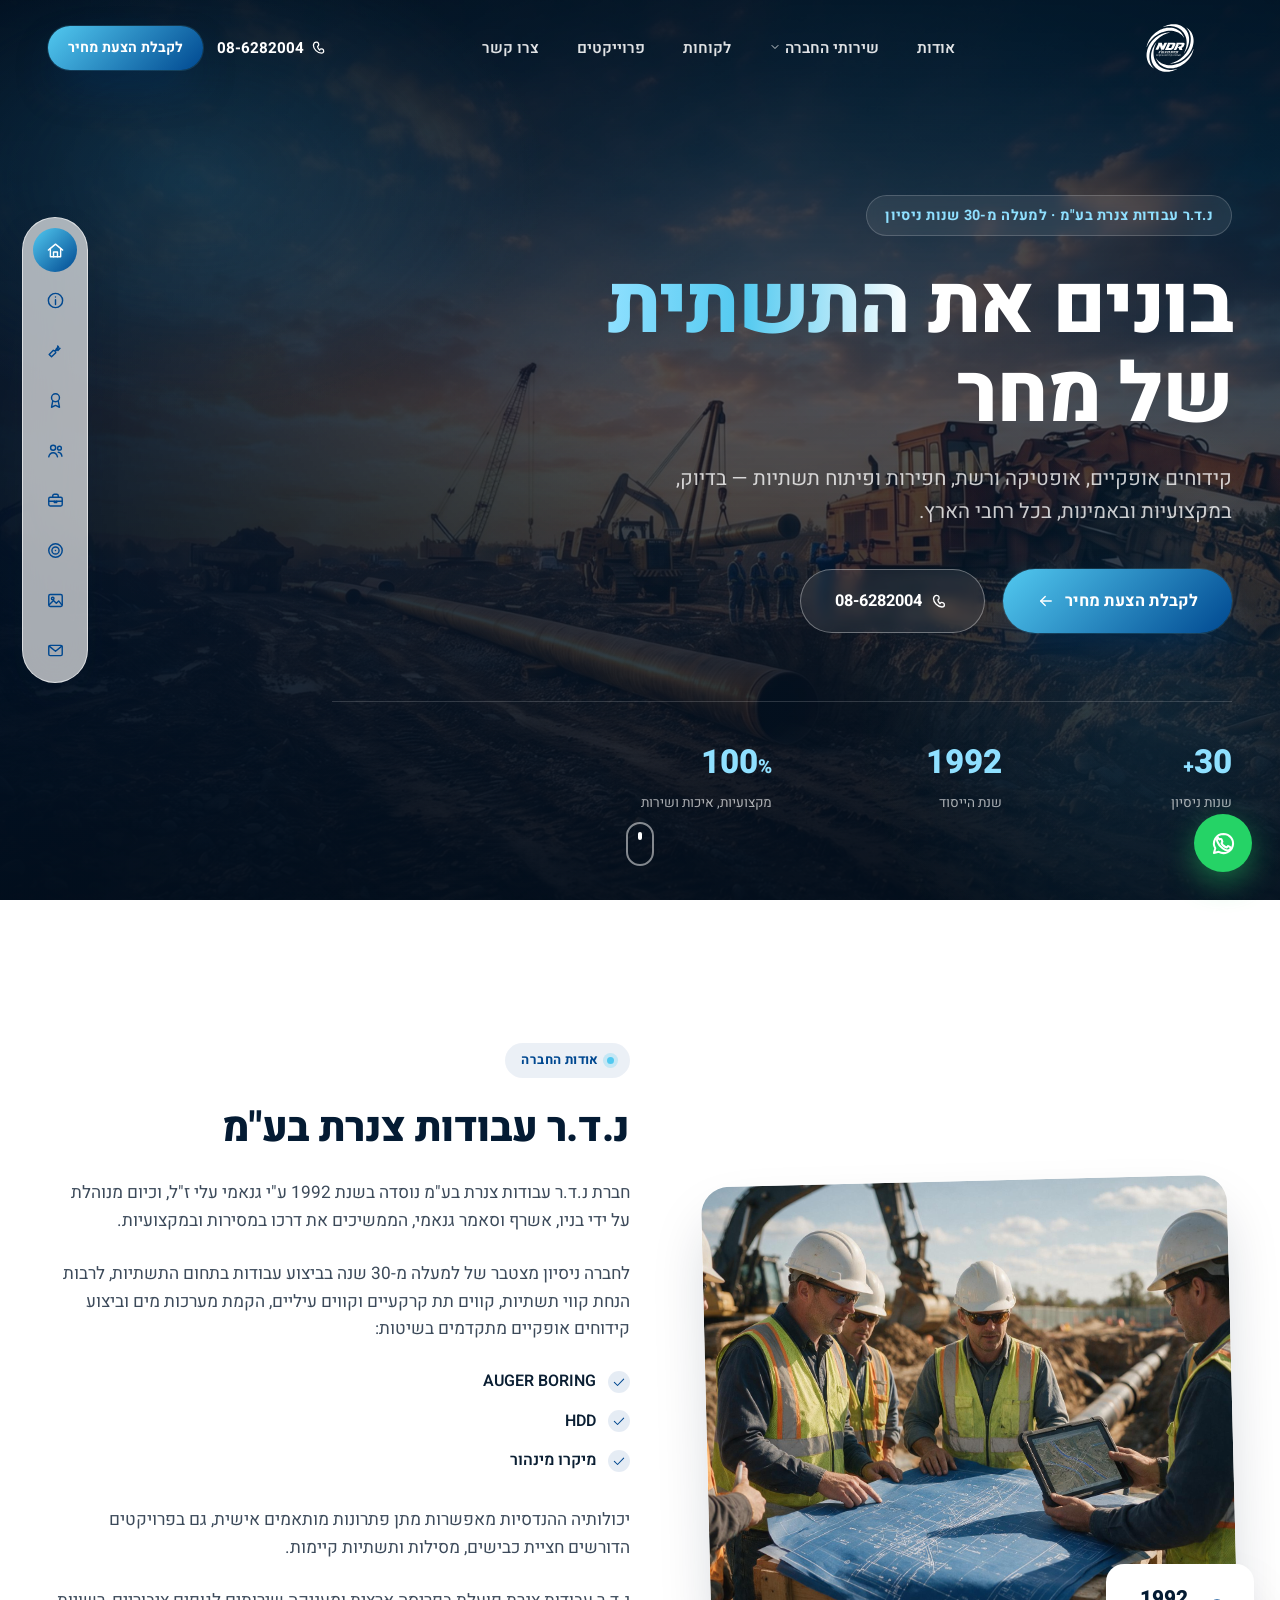
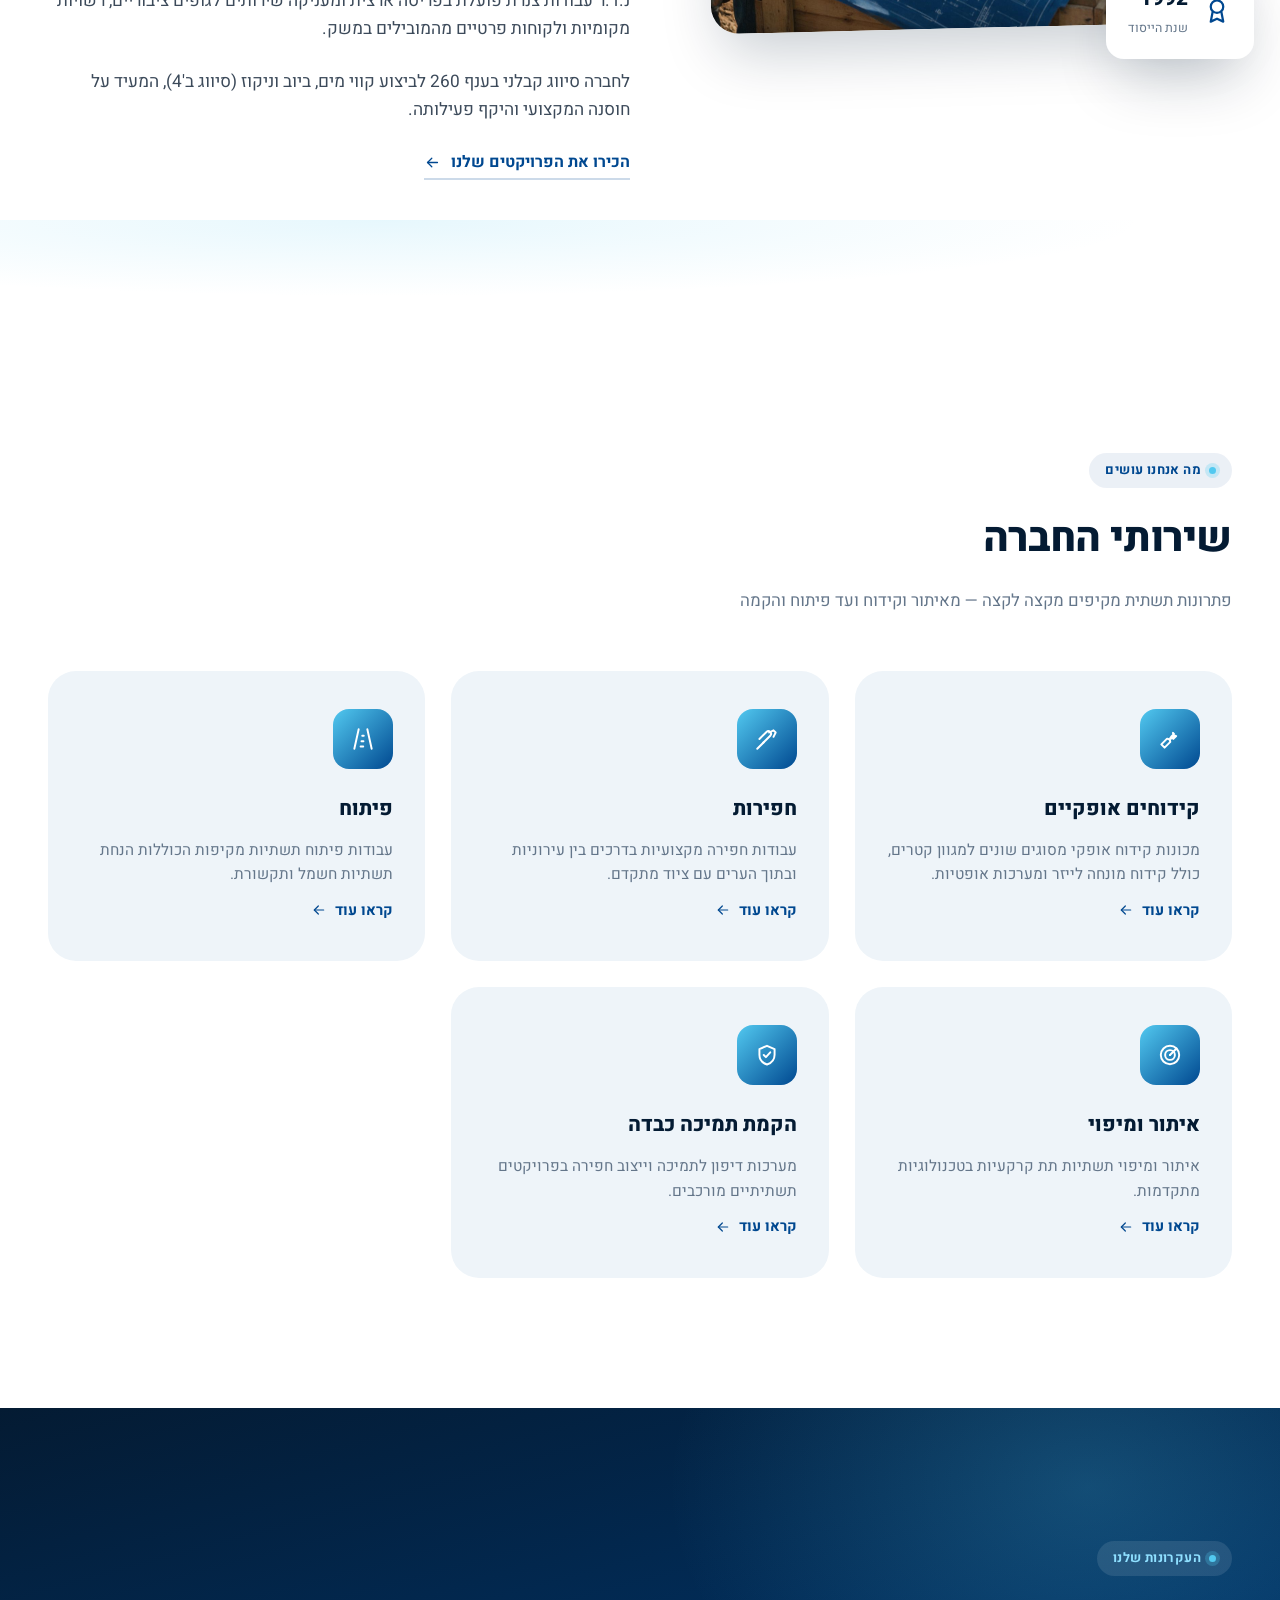
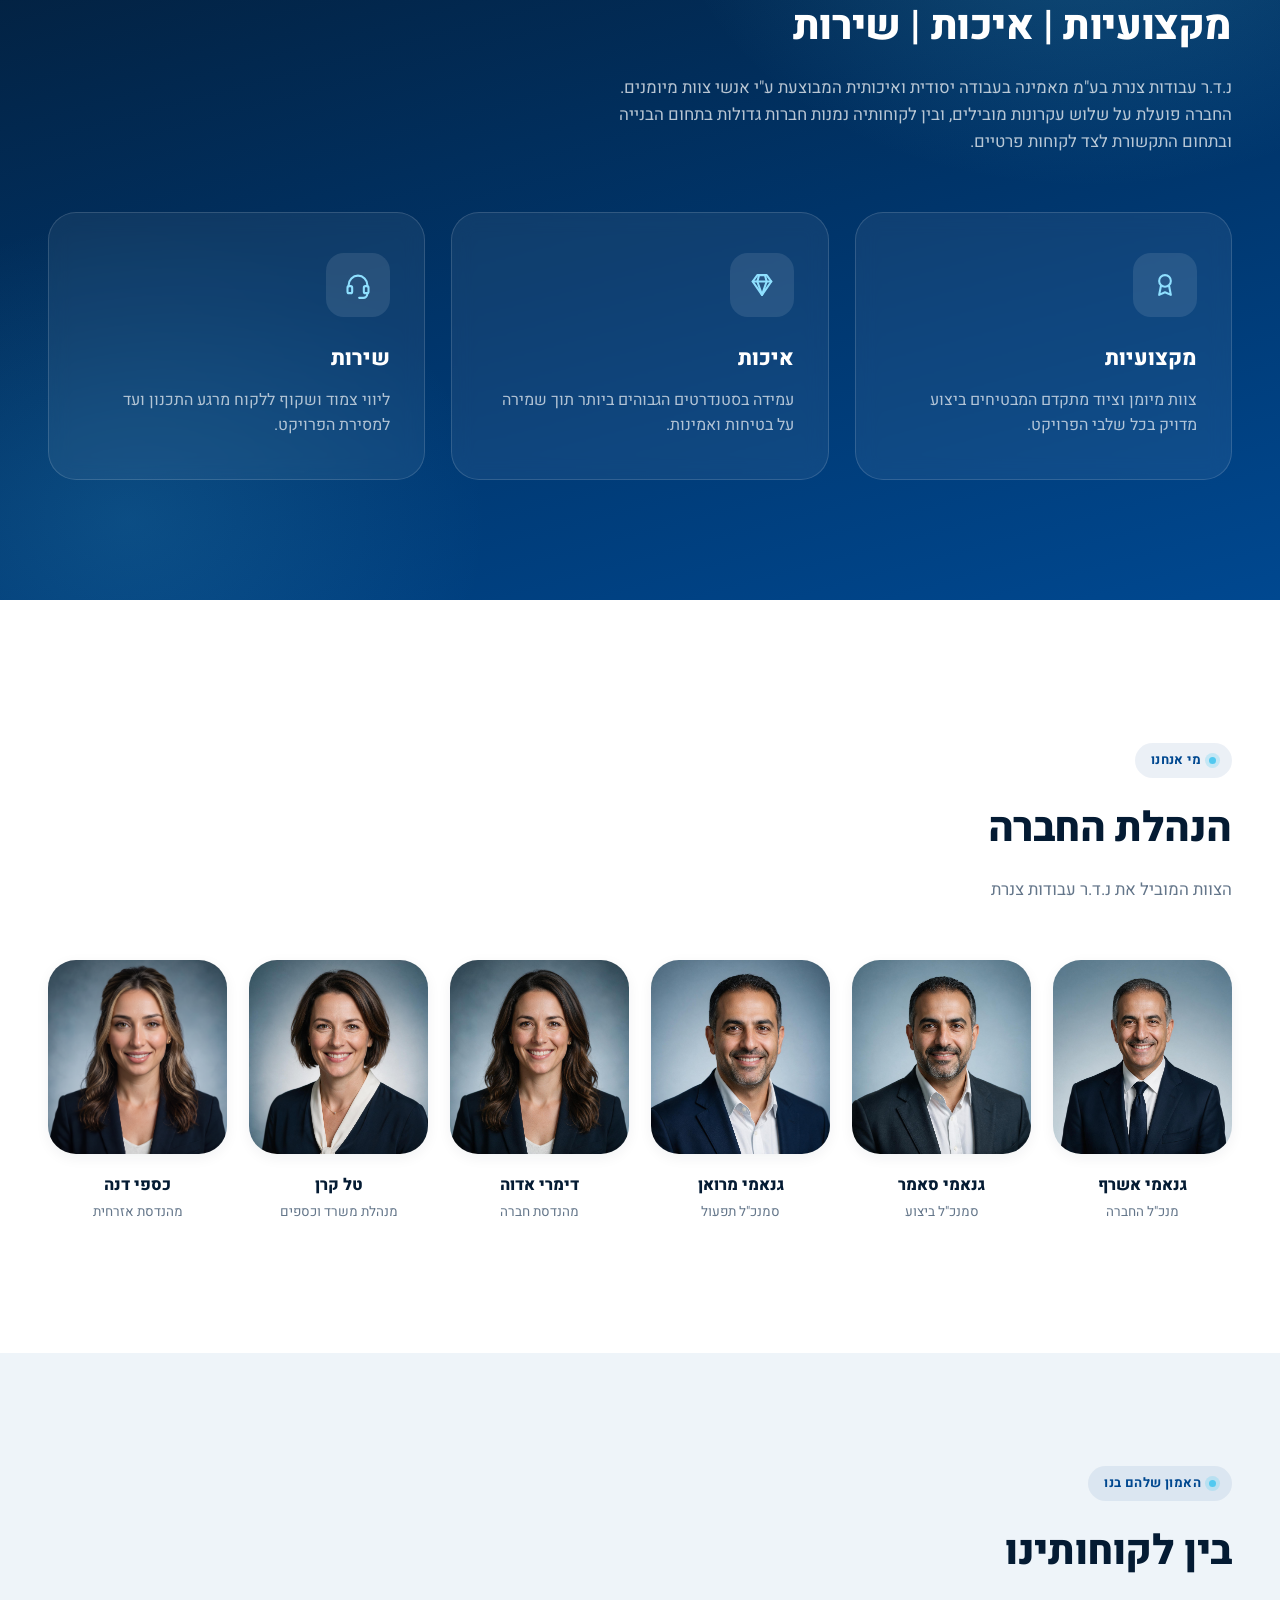
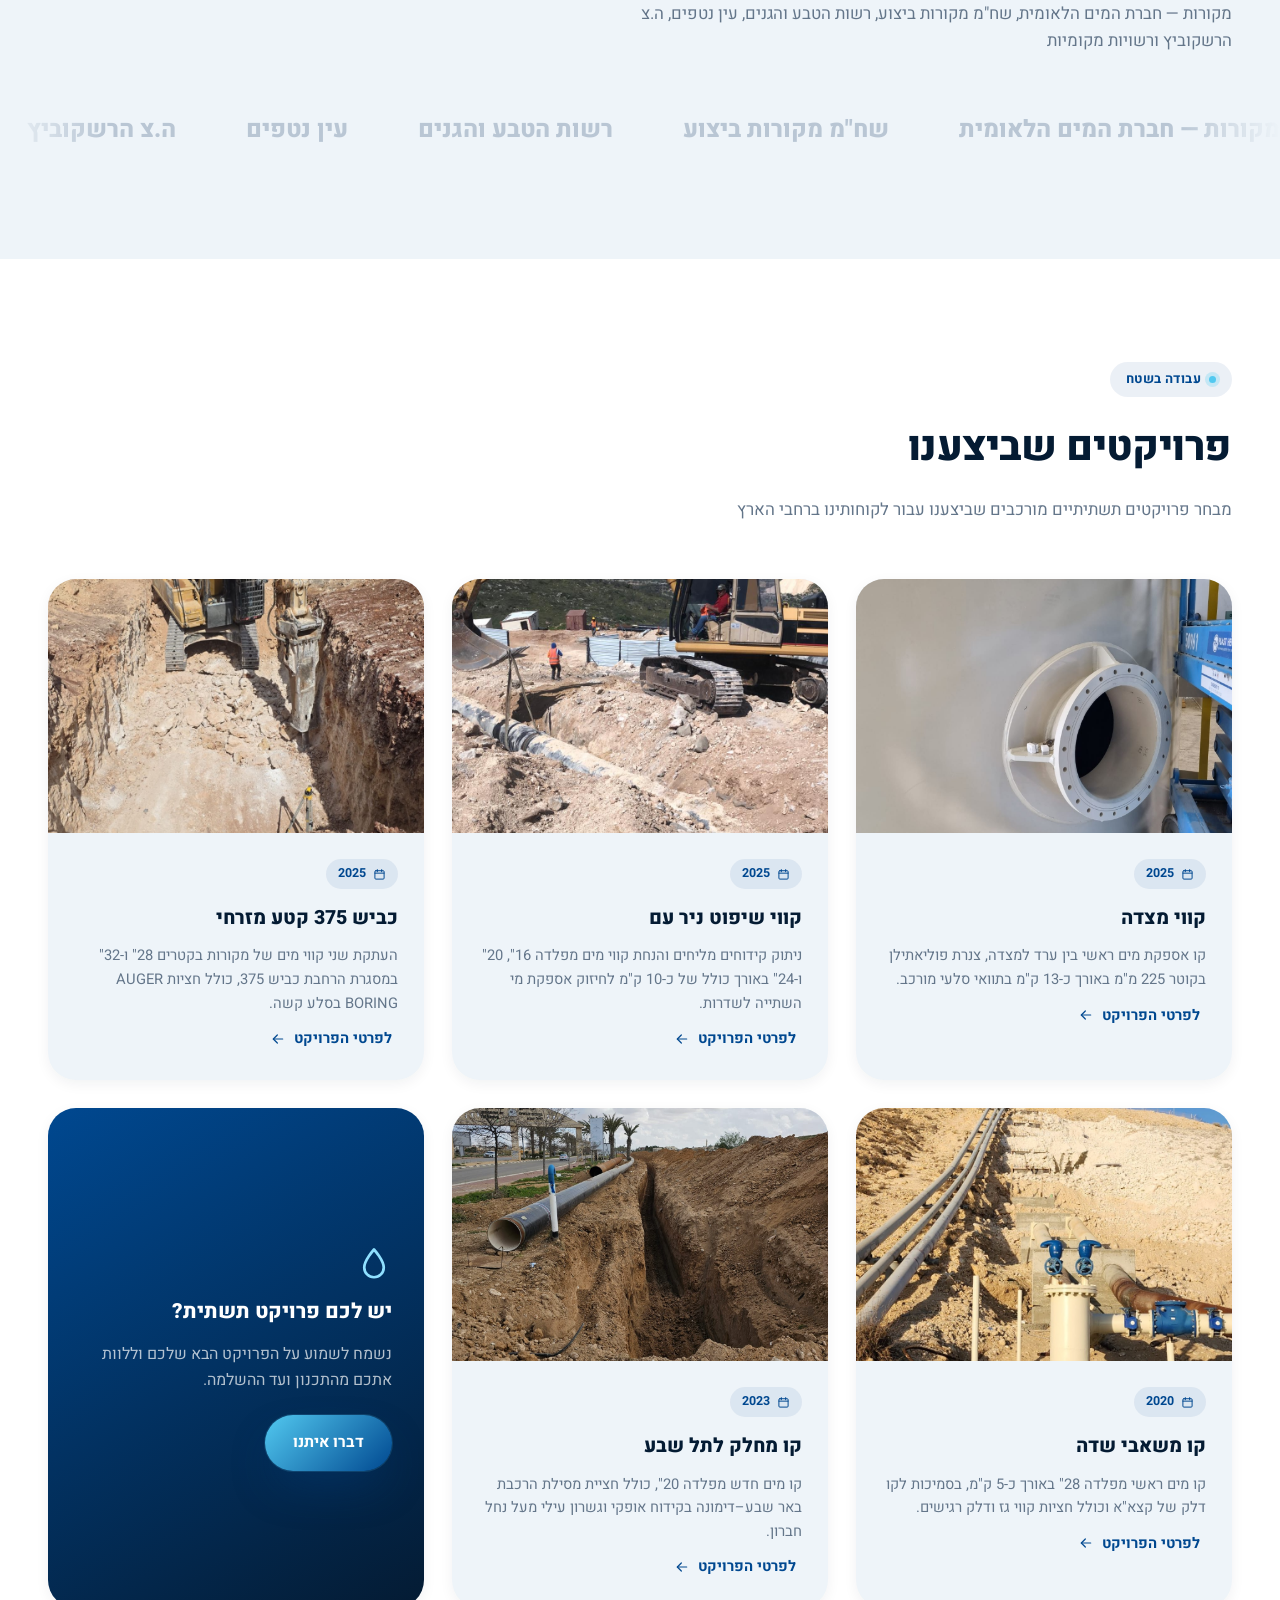
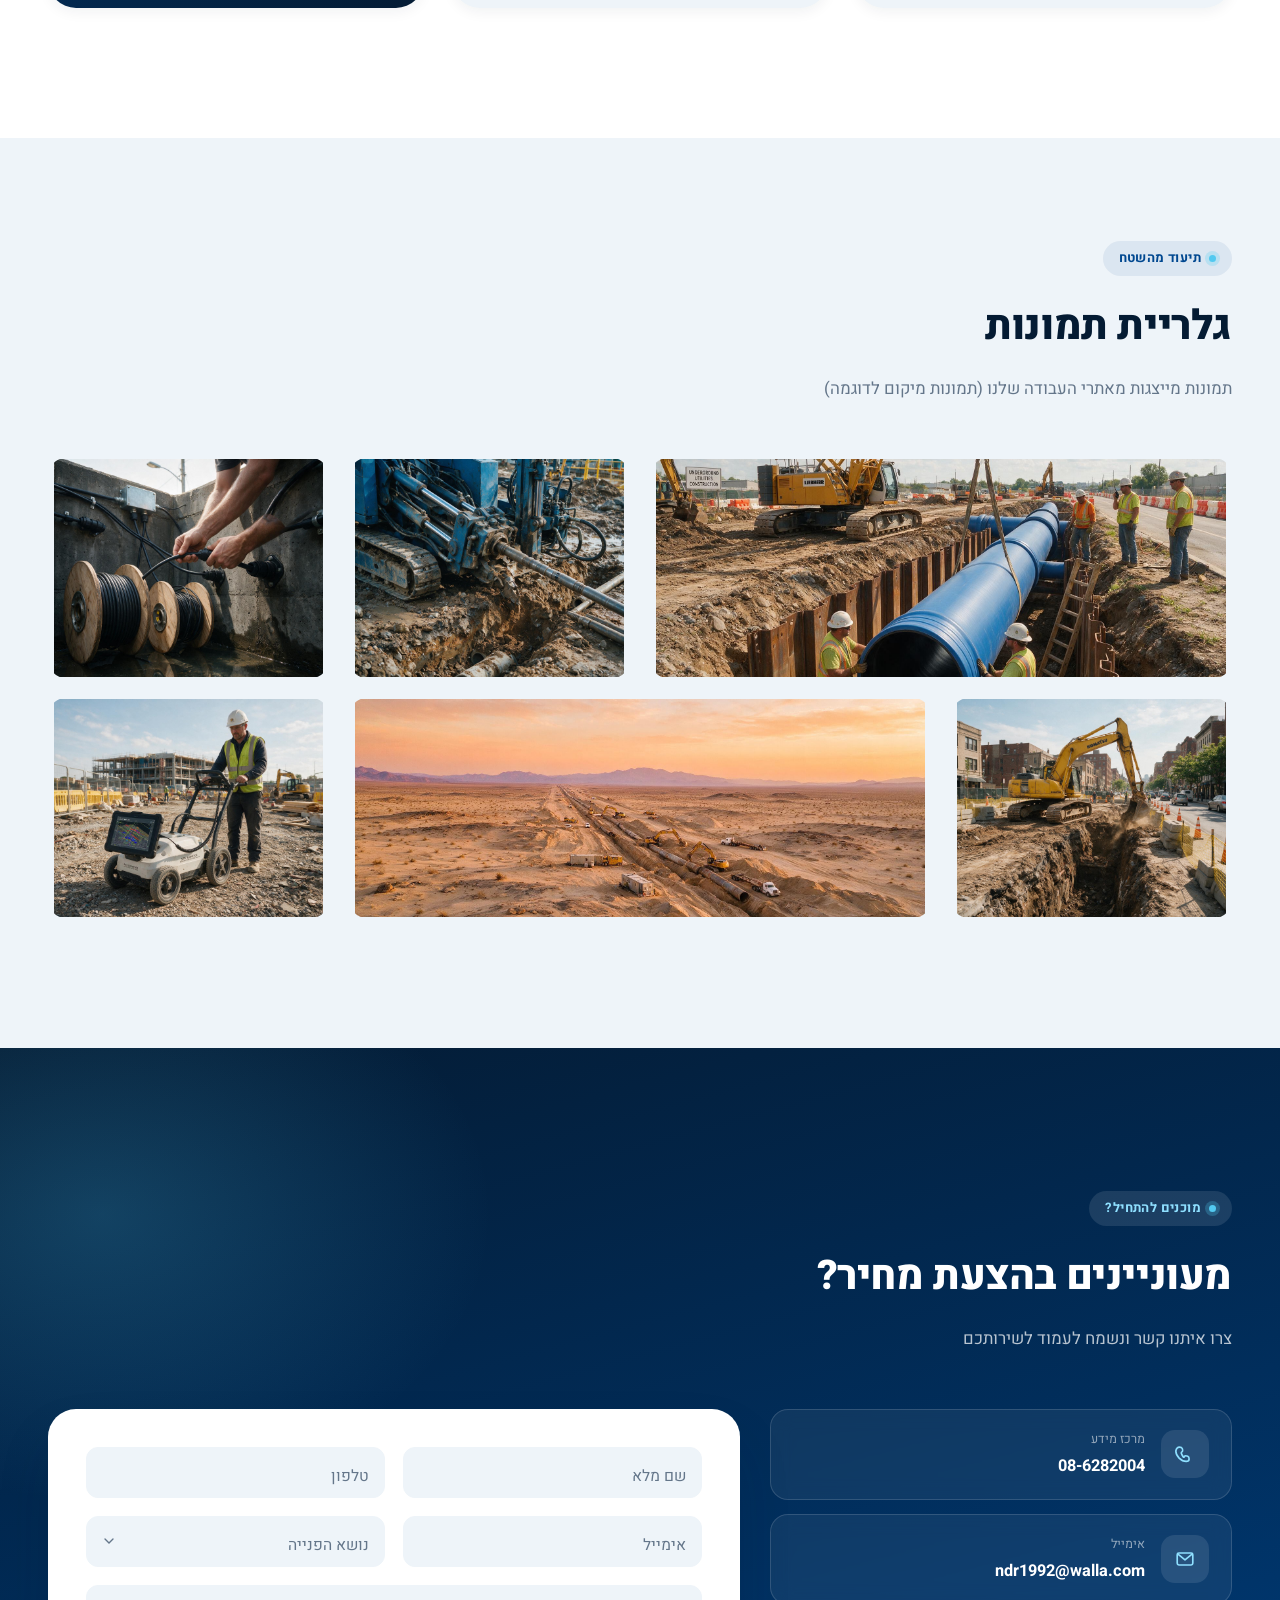
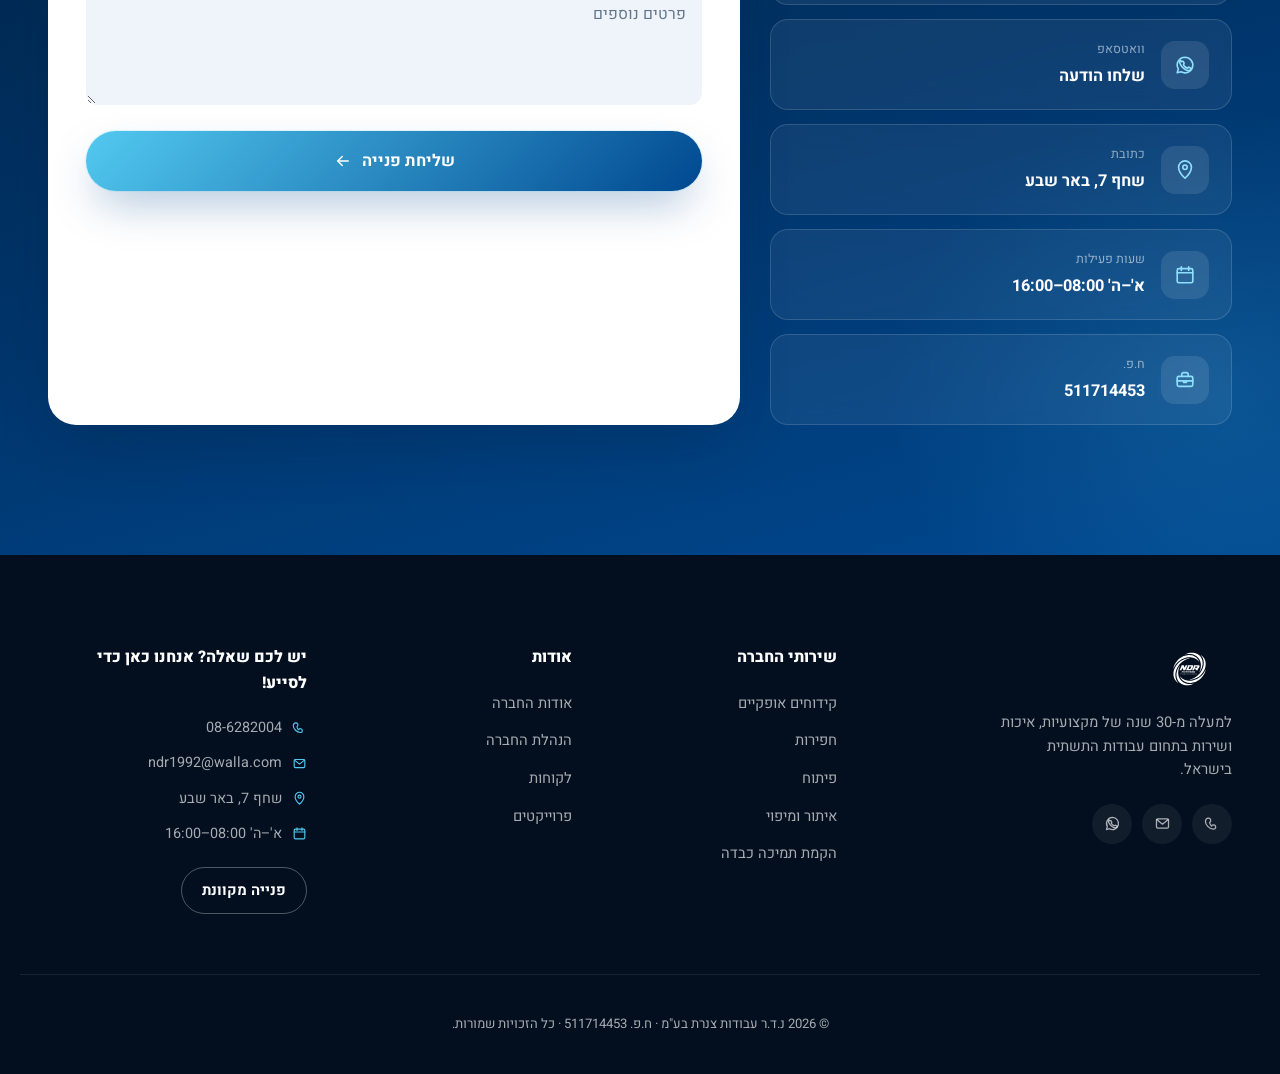
==== commit 9613eb54: "Cache-bust image URLs so the new hero actually reaches visitors The hero photo was replaced on disk " ====
--- a/index.html
+++ b/index.html
@@ -4,7 +4,7 @@
 <meta name="viewport" content="width=device-width, initial-scale=1.0">
 <title>נ.ד.ר עבודות צנרת בע"מ | בונים את התשתית של מחר</title>
 <meta name="description" content="נ.ד.ר עבודות צנרת בע״מ - מעל 30 שנות ניסיון בהנחת קווי תשתית, קידוחים אופקיים AUGER BORING ו-HDD, מיקרו מינהור והקמת מערכות מים. פריסה ארצית.">
-<link rel="icon" href="assets/images/logo.svg" type="image/svg+xml">
+<link rel="icon" href="assets/images/logo.svg?v=20260813" type="image/svg+xml">
 <link rel="preconnect" href="https://fonts.googleapis.com">
 <link rel="preconnect" href="https://fonts.gstatic.com" crossorigin="">
 <link href="https://fonts.googleapis.com/css2?family=Heebo:wght@300;400;500;600;700;800;900&amp;display=swap" rel="stylesheet">
@@ -45,7 +45,7 @@
 
 <!-- ===== PRELOADER ===== -->
 <div class="preloader" id="preloader">
-  <img src="assets/images/logo.svg" alt="נ.ד.ר עבודות צנרת" class="preloader-logo">
+  <img src="assets/images/logo.svg?v=20260813" alt="נ.ד.ר עבודות צנרת" class="preloader-logo">
   <div class="preloader-bar"><span></span></div>
 </div>
 
@@ -71,7 +71,7 @@
 <header class="site-header" id="siteHeader">
   <div class="container header-inner">
     <a href="#home" class="brand">
-      <img src="assets/images/logo.svg" alt="נ.ד.ר עבודות צנרת" class="brand-logo" id="brandLogo">
+      <img src="assets/images/logo.svg?v=20260813" alt="נ.ד.ר עבודות צנרת" class="brand-logo" id="brandLogo">
     </a>
 
     <nav class="main-menu" id="mainMenu">
@@ -137,7 +137,7 @@
   <!-- ===== HERO ===== -->
   <section class="hero" id="home">
     <div class="hero-media">
-      <img src="assets/images/hero.jpg" alt="עבודות תשתית של נ.ד.ר עבודות צנרת" id="heroImg">
+      <img src="assets/images/hero.jpg?v=20260813" alt="עבודות תשתית של נ.ד.ר עבודות צנרת" id="heroImg">
       <div class="hero-overlay"></div>
       <div class="hero-mesh"></div>
     </div>
@@ -183,7 +183,7 @@
     <div class="container about-grid">
       <div class="about-media reveal" data-reveal="" data-reveal-from="right">
         <div class="about-media-frame">
-          <img src="assets/images/about.jpg" alt="צוות נ.ד.ר עבודות צנרת בעבודה">
+          <img src="assets/images/about.jpg?v=20260813" alt="צוות נ.ד.ר עבודות צנרת בעבודה">
         </div>
         <div class="about-badge">
           <svg><use href="#i-award"></use></svg>
@@ -324,32 +324,32 @@
 
       <div class="team-grid">
         <div class="team-card reveal" data-reveal="" data-delay="0">
-          <div class="team-photo"><img src="assets/images/team-1.jpg" alt="גנאמי אשרף"></div>
+          <div class="team-photo"><img src="assets/images/team-1.jpg?v=20260813" alt="גנאמי אשרף"></div>
           <h3>גנאמי אשרף</h3>
           <p>מנכ"ל החברה</p>
         </div>
         <div class="team-card reveal" data-reveal="" data-delay="60">
-          <div class="team-photo"><img src="assets/images/team-2.jpg" alt="גנאמי סאמר"></div>
+          <div class="team-photo"><img src="assets/images/team-2.jpg?v=20260813" alt="גנאמי סאמר"></div>
           <h3>גנאמי סאמר</h3>
           <p>סמנכ"ל ביצוע</p>
         </div>
         <div class="team-card reveal" data-reveal="" data-delay="120">
-          <div class="team-photo"><img src="assets/images/team-3.jpg" alt="גנאמי מרואן"></div>
+          <div class="team-photo"><img src="assets/images/team-3.jpg?v=20260813" alt="גנאמי מרואן"></div>
           <h3>גנאמי מרואן</h3>
           <p>סמנכ"ל תפעול</p>
         </div>
         <div class="team-card reveal" data-reveal="" data-delay="180">
-          <div class="team-photo"><img src="assets/images/team-4.jpg" alt="דימרי אדוה"></div>
+          <div class="team-photo"><img src="assets/images/team-4.jpg?v=20260813" alt="דימרי אדוה"></div>
           <h3>דימרי אדוה</h3>
           <p>מהנדסת חברה</p>
         </div>
         <div class="team-card reveal" data-reveal="" data-delay="240">
-          <div class="team-photo"><img src="assets/images/team-5.jpg" alt="טל קרן"></div>
+          <div class="team-photo"><img src="assets/images/team-5.jpg?v=20260813" alt="טל קרן"></div>
           <h3>טל קרן</h3>
           <p>מנהלת משרד וכספים</p>
         </div>
         <div class="team-card reveal" data-reveal="" data-delay="300">
-          <div class="team-photo"><img src="assets/images/team-6.jpg" alt="כספי דנה"></div>
+          <div class="team-photo"><img src="assets/images/team-6.jpg?v=20260813" alt="כספי דנה"></div>
           <h3>כספי דנה</h3>
           <p>מהנדסת אזרחית</p>
         </div>
@@ -482,27 +482,27 @@
 
       <div class="gallery-grid">
         <button class="gallery-item span-2 reveal" data-reveal="" data-delay="0" data-gallery-img="assets/images/gallery-1.jpg" data-caption="הנחת קווי צנרת בתעלה פתוחה">
-          <img src="assets/images/gallery-1.jpg" alt="הנחת צנרת בתעלה">
+          <img src="assets/images/gallery-1.jpg?v=20260813" alt="הנחת צנרת בתעלה">
           <span class="gallery-zoom"><svg><use href="#i-image"></use></svg></span>
         </button>
         <button class="gallery-item reveal" data-reveal="" data-delay="60" data-gallery-img="assets/images/gallery-2.jpg" data-caption="מכונת קידוח אופקי בפעולה">
-          <img src="assets/images/gallery-2.jpg" alt="קידוח אופקי">
+          <img src="assets/images/gallery-2.jpg?v=20260813" alt="קידוח אופקי">
           <span class="gallery-zoom"><svg><use href="#i-image"></use></svg></span>
         </button>
         <button class="gallery-item reveal" data-reveal="" data-delay="120" data-gallery-img="assets/images/gallery-3.jpg" data-caption="עבודות אופטיקה ותשתיות תקשורת">
-          <img src="assets/images/gallery-3.jpg" alt="אופטיקה ורשת">
+          <img src="assets/images/gallery-3.jpg?v=20260813" alt="אופטיקה ורשת">
           <span class="gallery-zoom"><svg><use href="#i-image"></use></svg></span>
         </button>
         <button class="gallery-item reveal" data-reveal="" data-delay="0" data-gallery-img="assets/images/gallery-4.jpg" data-caption="עבודות חפירה ופיתוח עירוני">
-          <img src="assets/images/gallery-4.jpg" alt="חפירות בעיר">
+          <img src="assets/images/gallery-4.jpg?v=20260813" alt="חפירות בעיר">
           <span class="gallery-zoom"><svg><use href="#i-image"></use></svg></span>
         </button>
         <button class="gallery-item span-2 reveal" data-reveal="" data-delay="60" data-gallery-img="assets/images/gallery-5.jpg" data-caption="תוואי קו תשתית מרחבי במדבר">
-          <img src="assets/images/gallery-5.jpg" alt="תוואי במדבר">
+          <img src="assets/images/gallery-5.jpg?v=20260813" alt="תוואי במדבר">
           <span class="gallery-zoom"><svg><use href="#i-image"></use></svg></span>
         </button>
         <button class="gallery-item reveal" data-reveal="" data-delay="120" data-gallery-img="assets/images/gallery-6.jpg" data-caption="איתור ומיפוי תשתיות תת קרקעיות">
-          <img src="assets/images/gallery-6.jpg" alt="איתור ומיפוי">
+          <img src="assets/images/gallery-6.jpg?v=20260813" alt="איתור ומיפוי">
           <span class="gallery-zoom"><svg><use href="#i-image"></use></svg></span>
         </button>
       </div>
@@ -604,7 +604,7 @@
 <footer class="site-footer">
   <div class="container footer-grid">
     <div class="footer-brand">
-      <img src="assets/images/logo.svg" alt="נ.ד.ר עבודות צנרת" class="footer-logo">
+      <img src="assets/images/logo.svg?v=20260813" alt="נ.ד.ר עבודות צנרת" class="footer-logo">
       <p>למעלה מ-30 שנה של מקצועיות, איכות ושירות בתחום עבודות התשתית בישראל.</p>
       <div class="footer-social">
         <a href="tel:086282004" aria-label="התקשרו אלינו"><svg><use href="#i-phone"></use></svg></a>
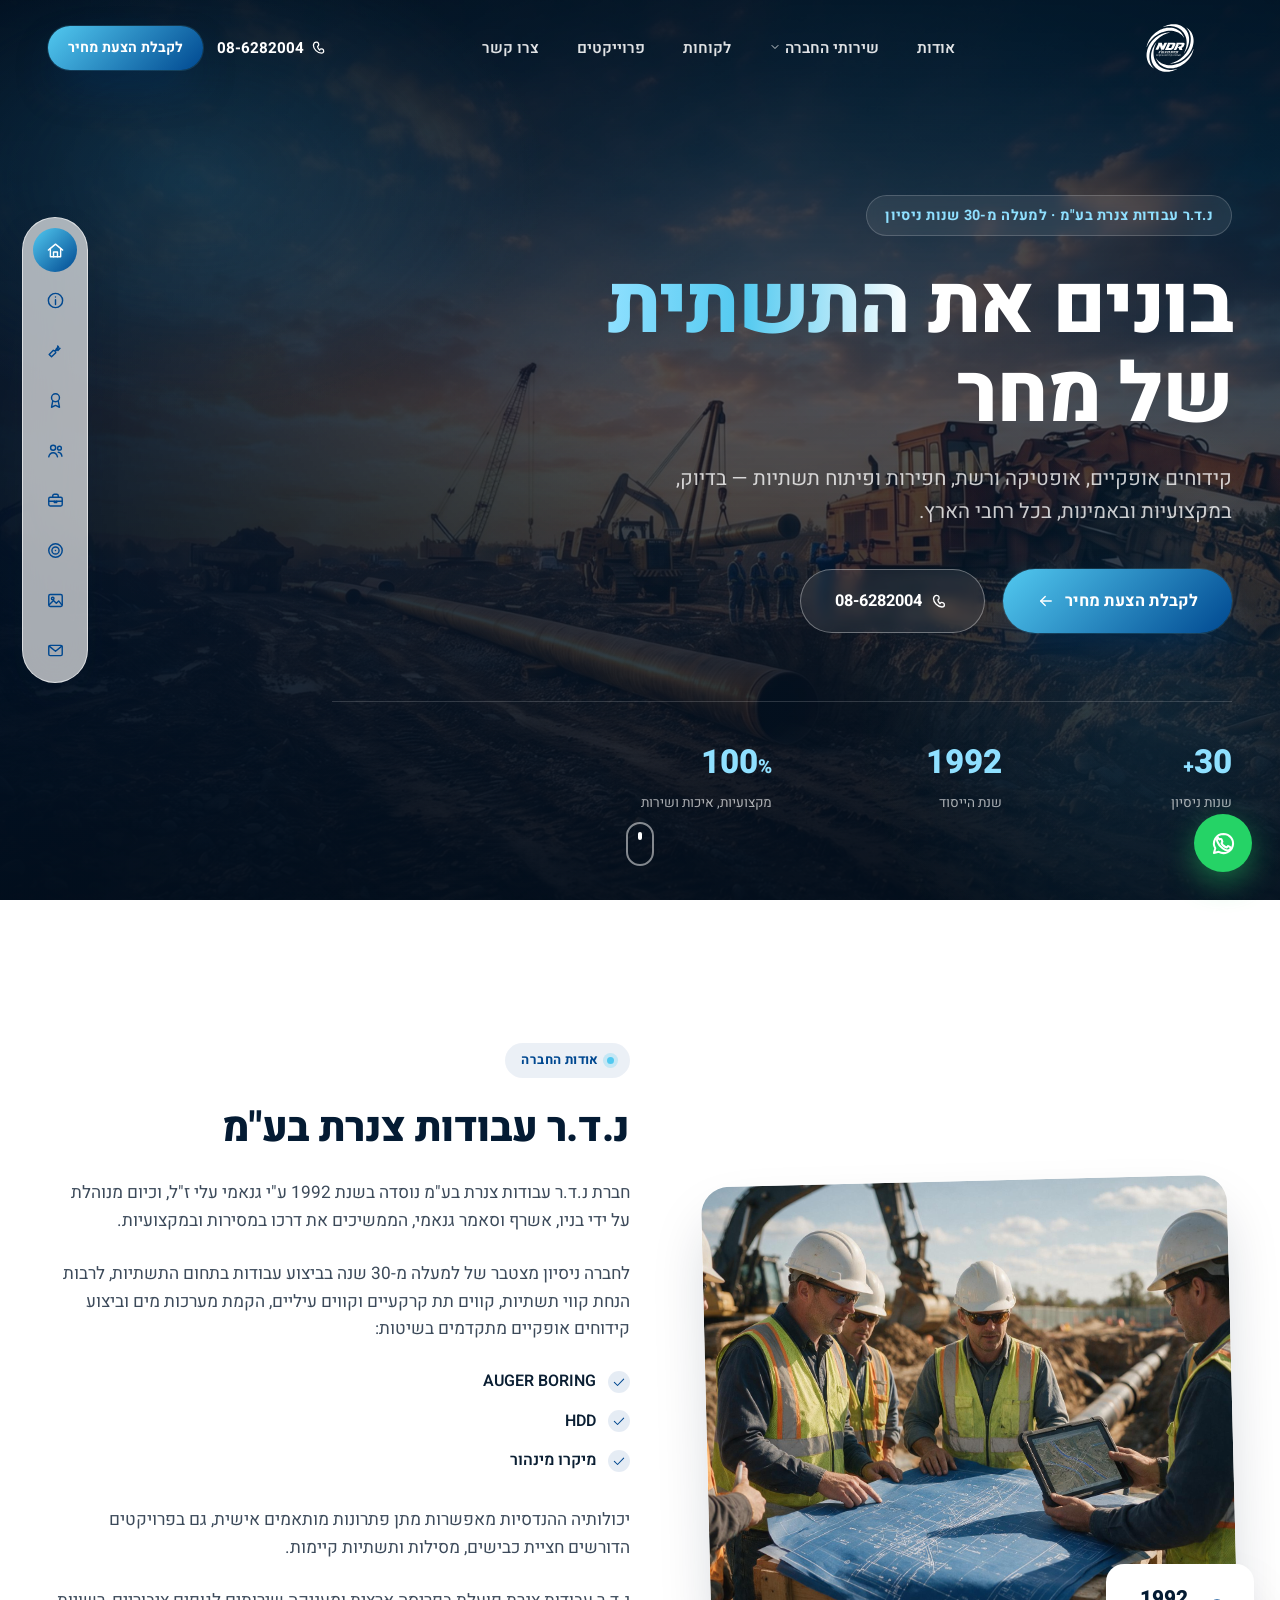
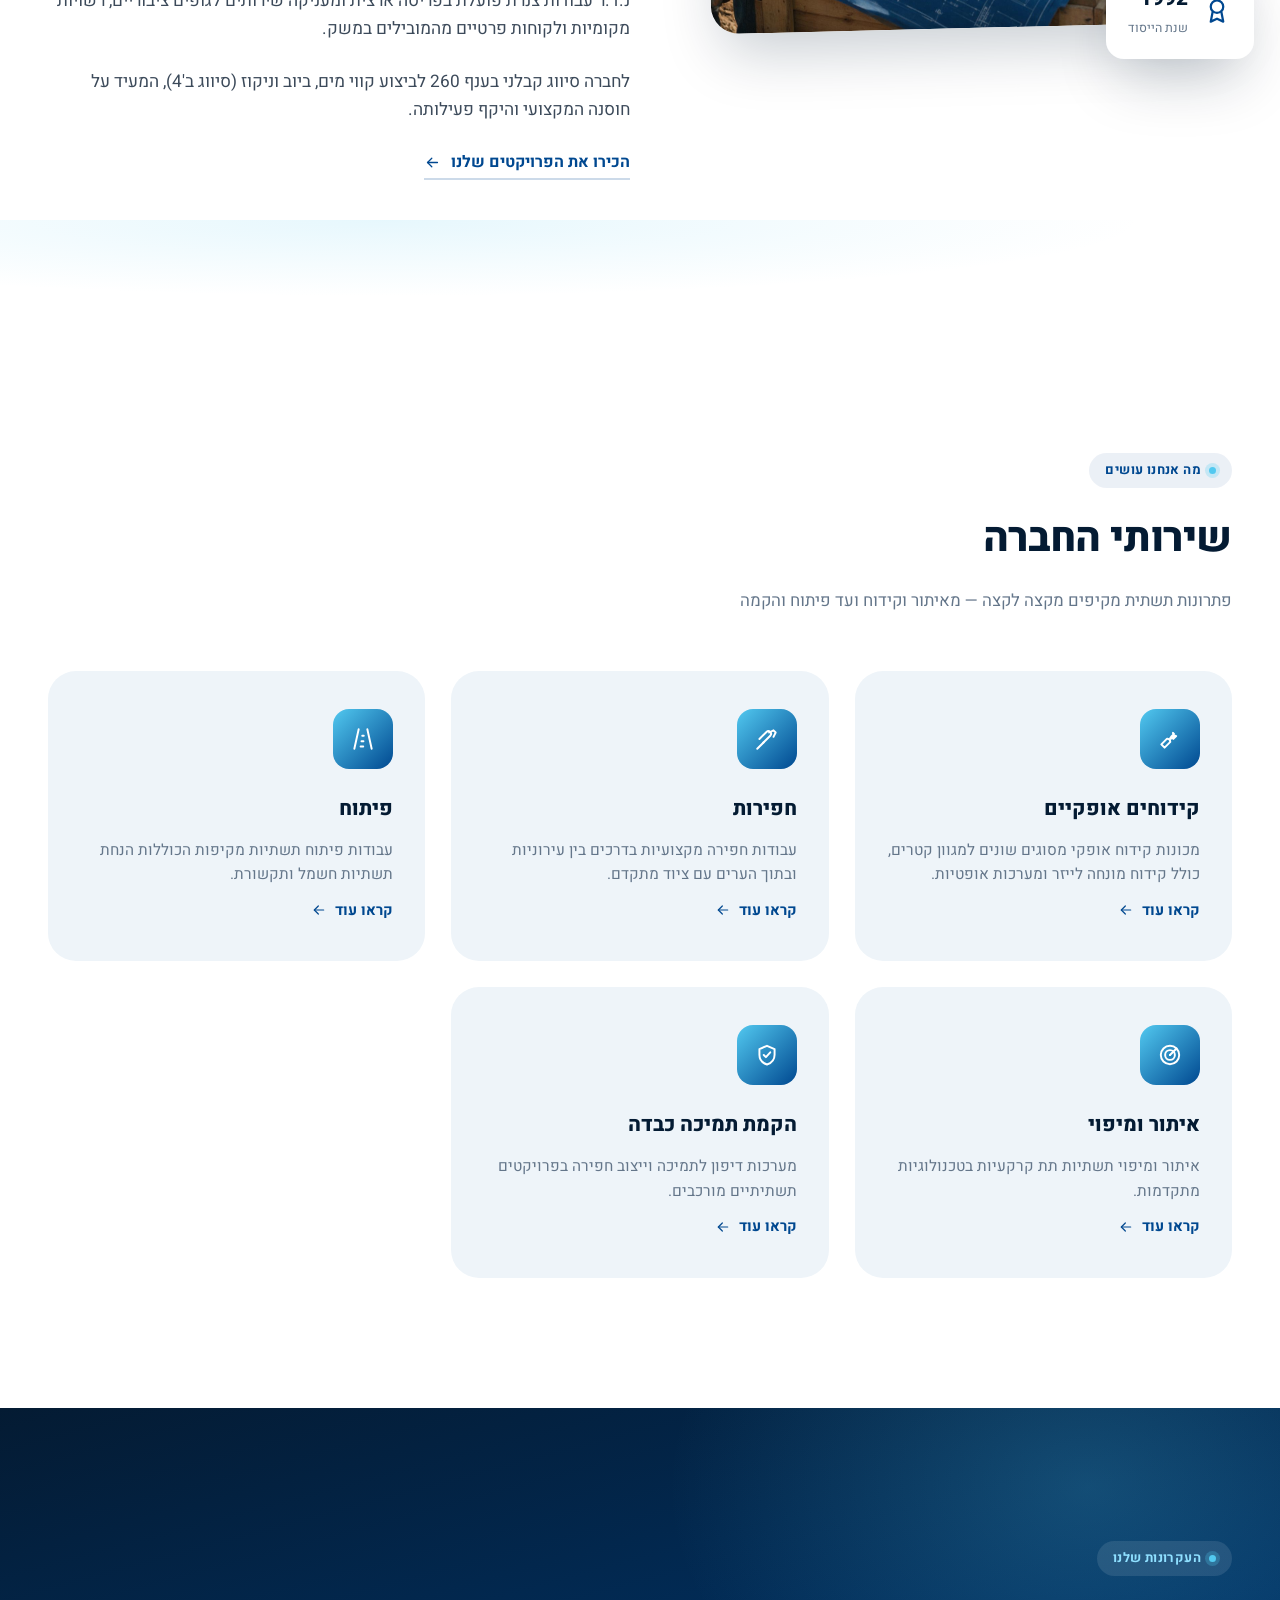
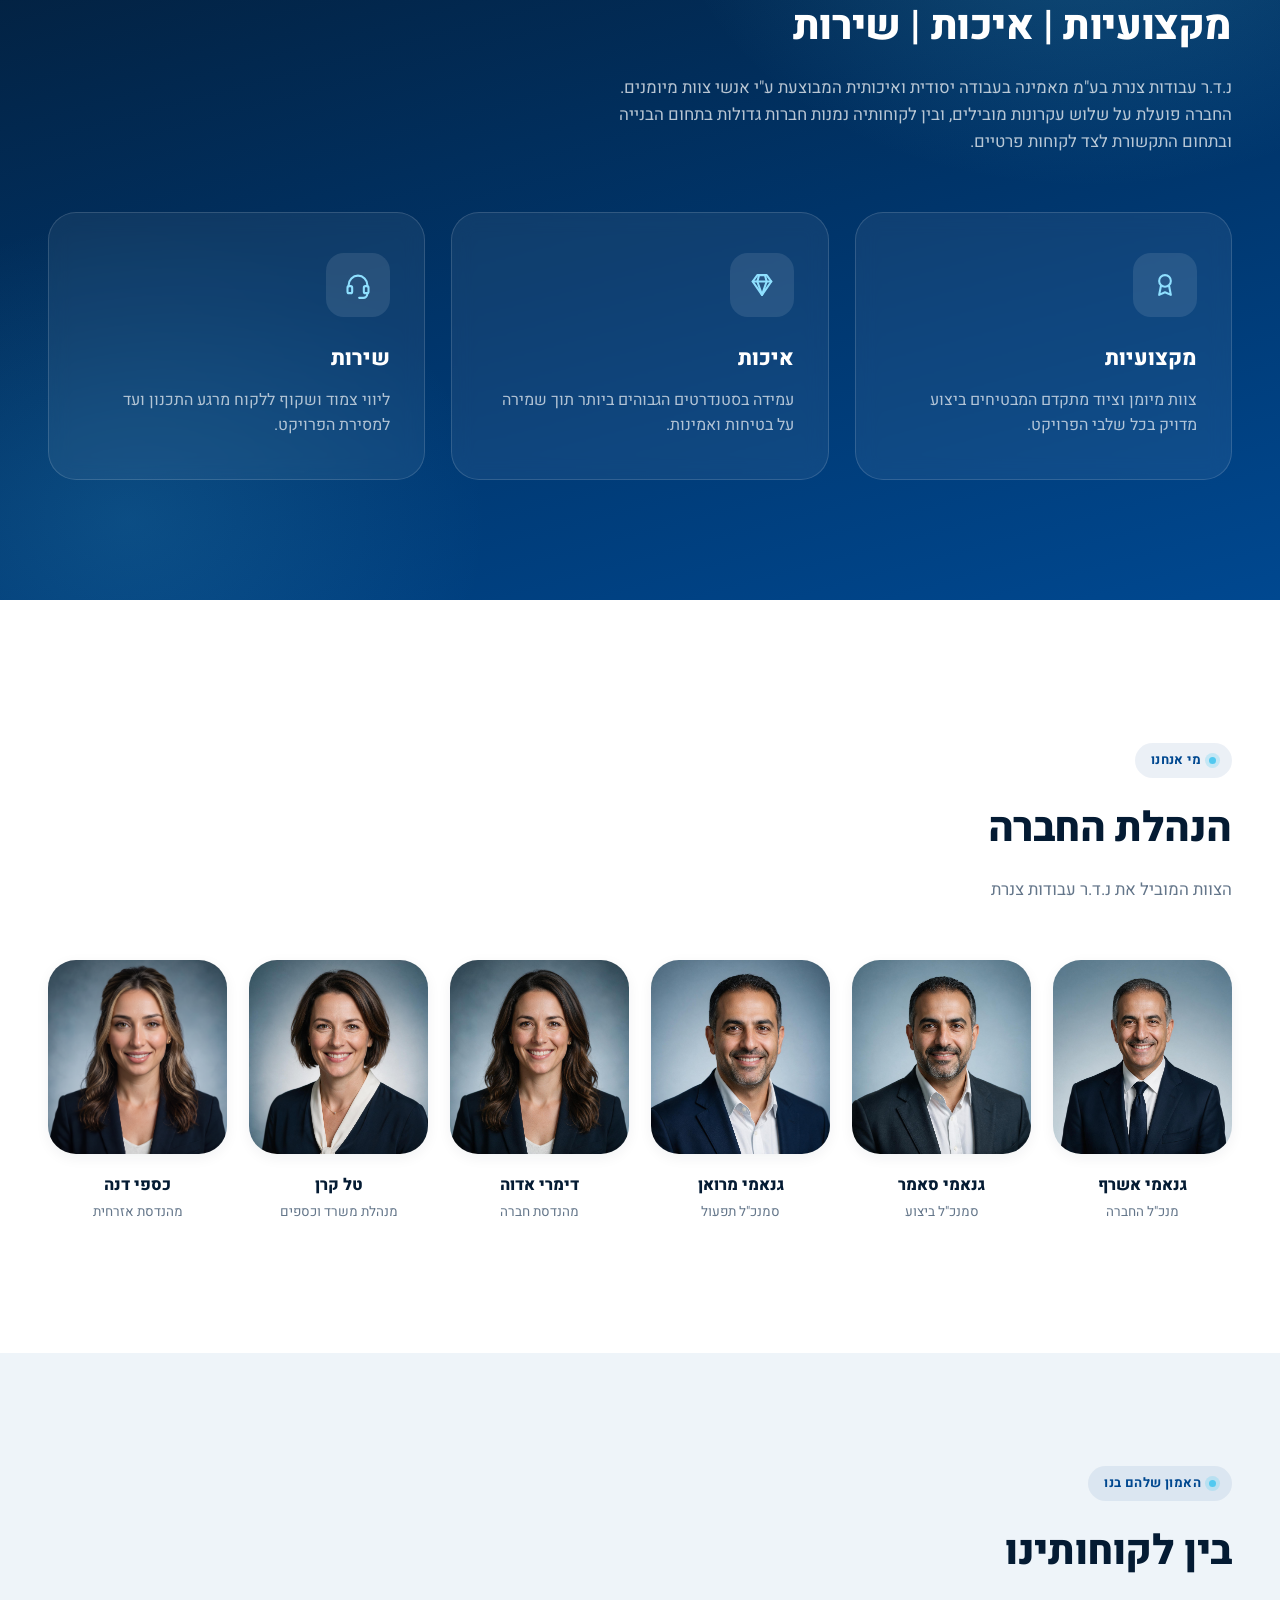
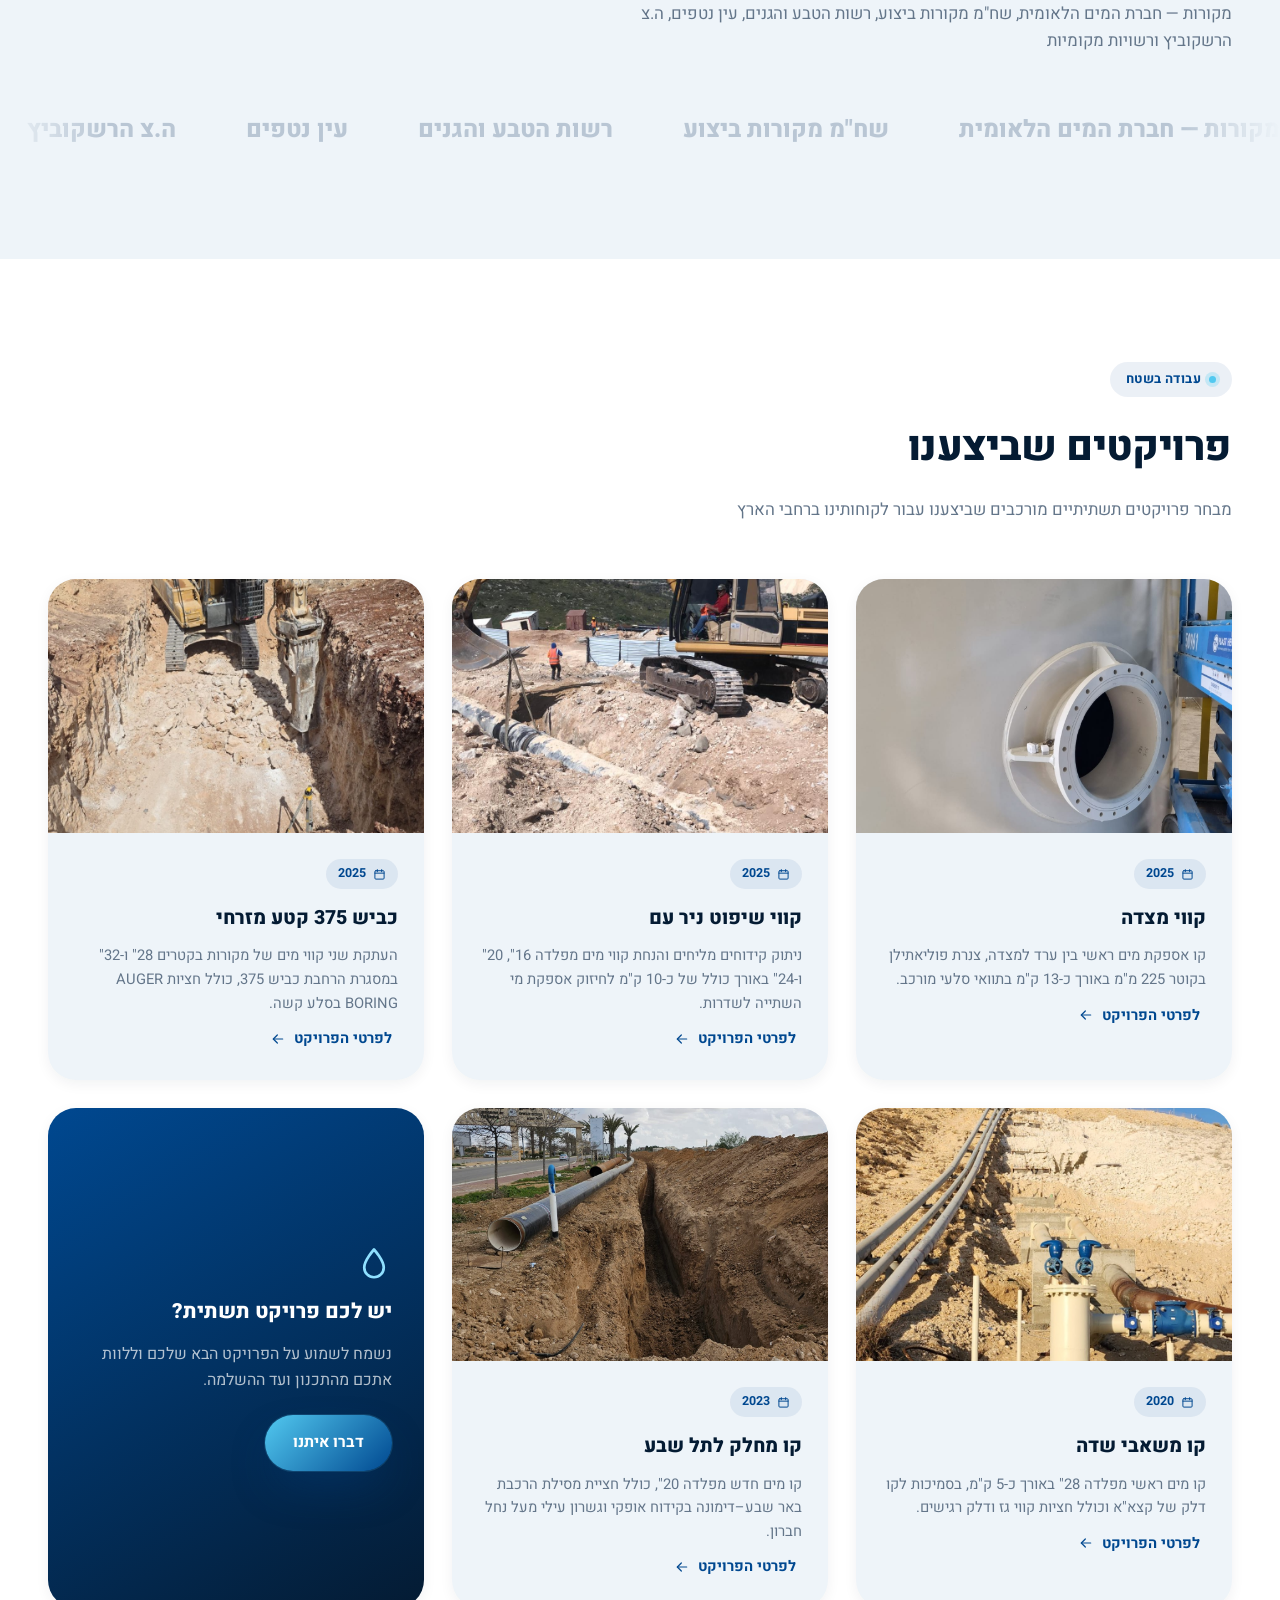
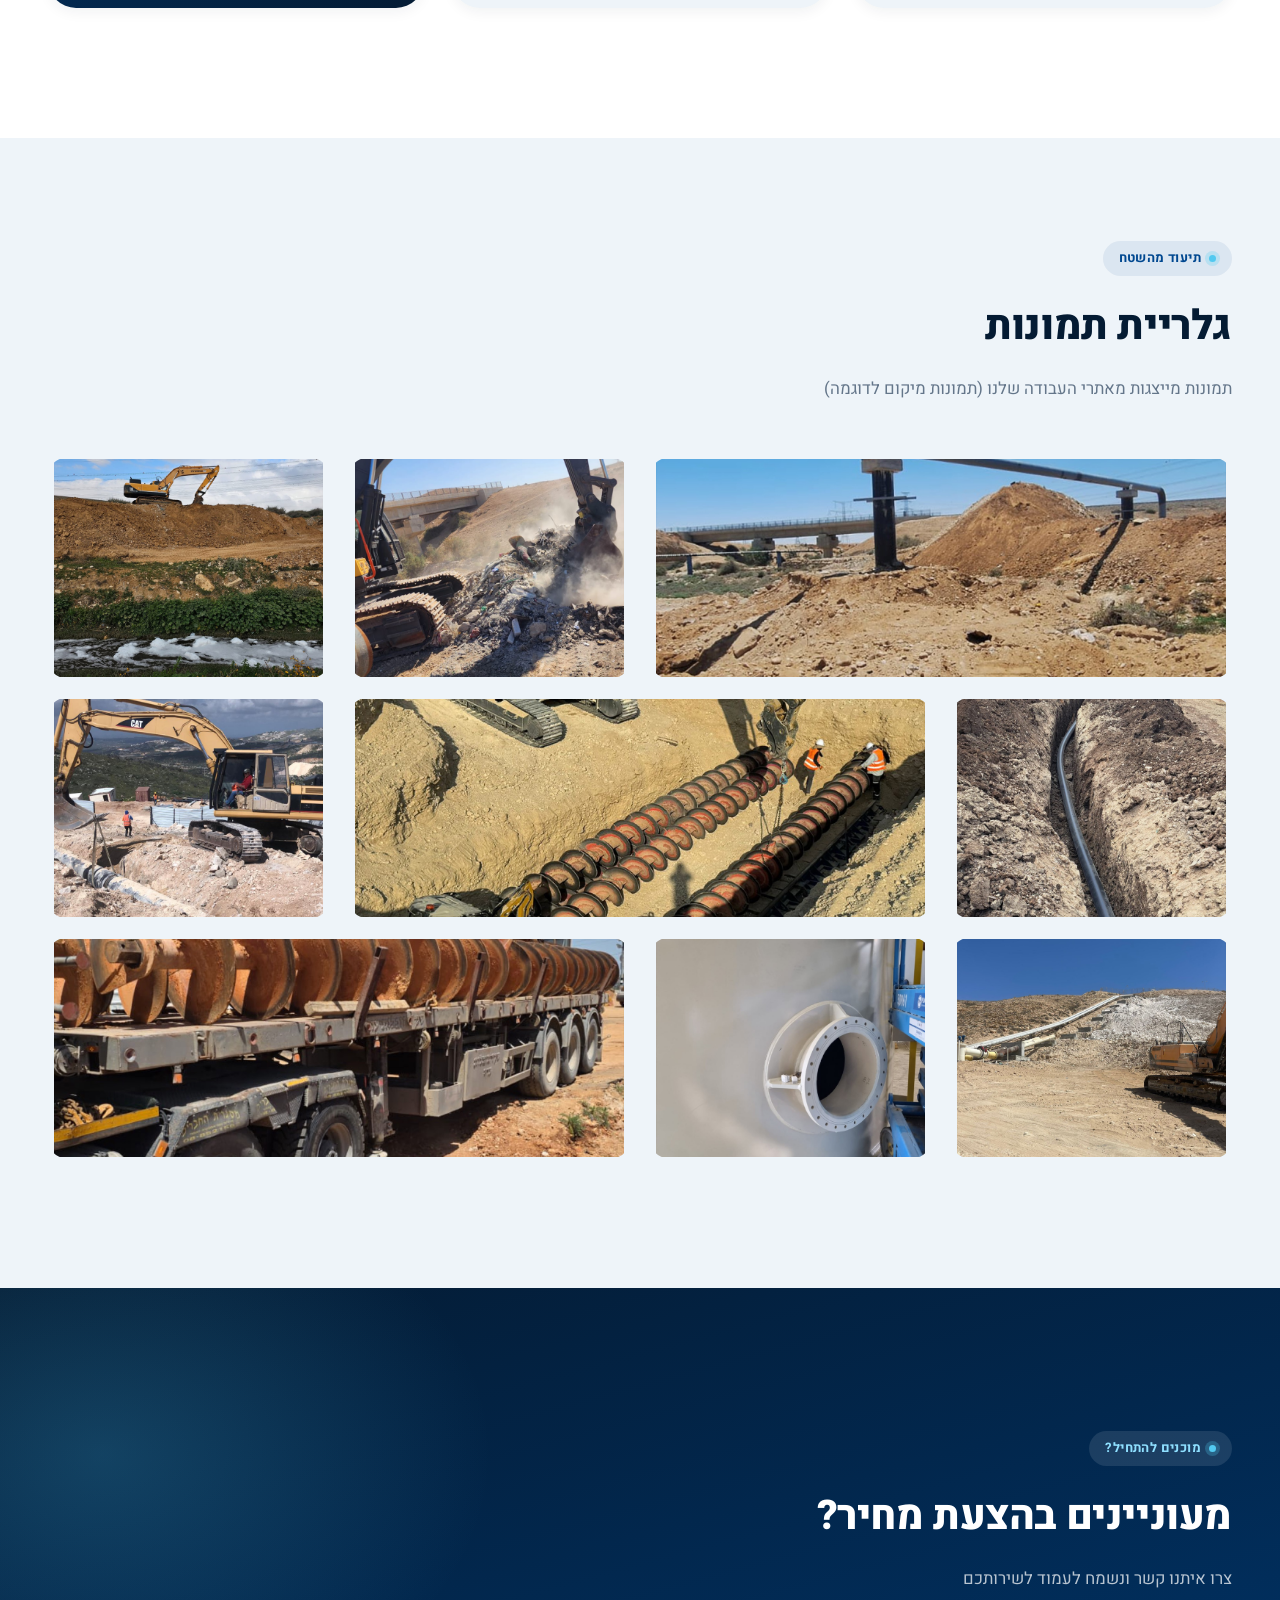
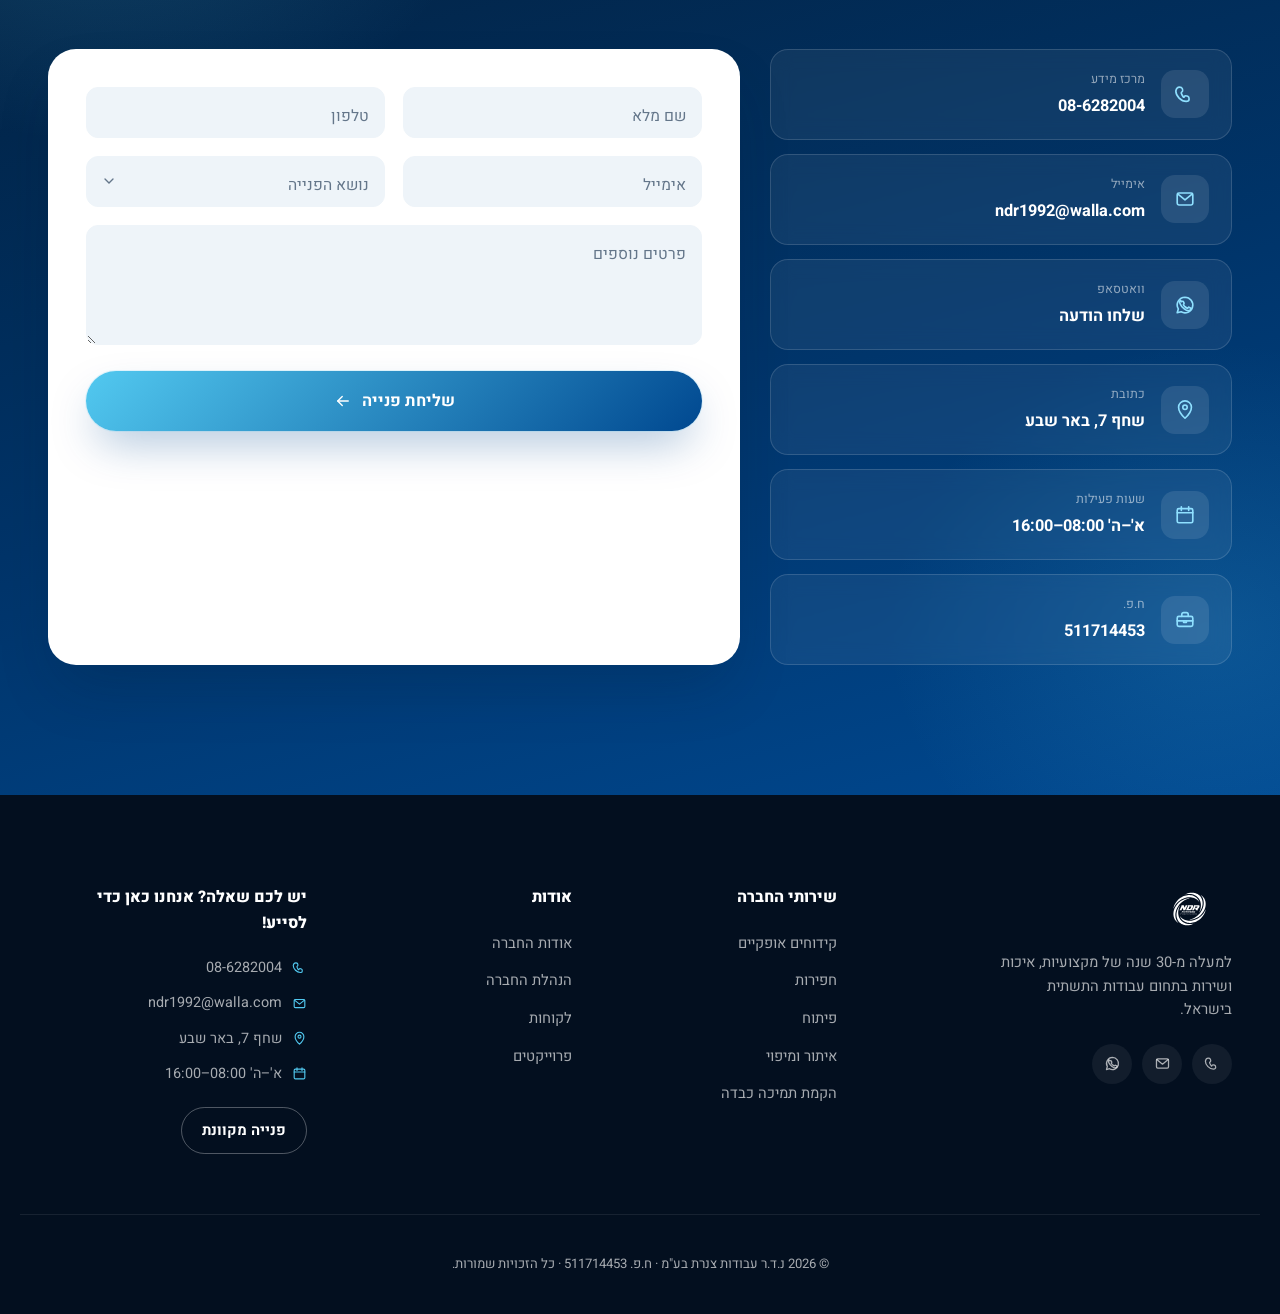
==== commit 5421500f: "Replace gallery photos with the client's real site photos Swap the nine AI placeholder gallery image" ====
--- a/index.html
+++ b/index.html
@@ -8,7 +8,7 @@
 <link rel="preconnect" href="https://fonts.googleapis.com">
 <link rel="preconnect" href="https://fonts.gstatic.com" crossorigin="">
 <link href="https://fonts.googleapis.com/css2?family=Heebo:wght@300;400;500;600;700;800;900&amp;display=swap" rel="stylesheet">
-<link rel="stylesheet" href="assets/css/style.css?v=20260812b">
+<link rel="stylesheet" href="assets/css/style.css?v=20260813c">
 </head>
 <body>
 
@@ -138,6 +138,10 @@
   <section class="hero" id="home">
     <div class="hero-media">
       <img src="assets/images/hero.jpg?v=20260813" alt="עבודות תשתית של נ.ד.ר עבודות צנרת" id="heroImg">
+      <!-- הווידאו נטען ע"י main.js רק אחרי שהעמוד מוכן, ורק במסכים גדולים -->
+      <video id="heroVideo" muted loop playsinline preload="none"
+             poster="assets/images/hero.jpg?v=20260813"
+             data-src="assets/video/hero.mp4?v=20260813" aria-hidden="true"></video>
       <div class="hero-overlay"></div>
       <div class="hero-mesh"></div>
     </div>
@@ -481,28 +485,40 @@
       </div>
 
       <div class="gallery-grid">
-        <button class="gallery-item span-2 reveal" data-reveal="" data-delay="0" data-gallery-img="assets/images/gallery-1.jpg" data-caption="הנחת קווי צנרת בתעלה פתוחה">
-          <img src="assets/images/gallery-1.jpg?v=20260813" alt="הנחת צנרת בתעלה">
-          <span class="gallery-zoom"><svg><use href="#i-image"></use></svg></span>
-        </button>
-        <button class="gallery-item reveal" data-reveal="" data-delay="60" data-gallery-img="assets/images/gallery-2.jpg" data-caption="מכונת קידוח אופקי בפעולה">
-          <img src="assets/images/gallery-2.jpg?v=20260813" alt="קידוח אופקי">
-          <span class="gallery-zoom"><svg><use href="#i-image"></use></svg></span>
-        </button>
-        <button class="gallery-item reveal" data-reveal="" data-delay="120" data-gallery-img="assets/images/gallery-3.jpg" data-caption="עבודות אופטיקה ותשתיות תקשורת">
-          <img src="assets/images/gallery-3.jpg?v=20260813" alt="אופטיקה ורשת">
-          <span class="gallery-zoom"><svg><use href="#i-image"></use></svg></span>
-        </button>
-        <button class="gallery-item reveal" data-reveal="" data-delay="0" data-gallery-img="assets/images/gallery-4.jpg" data-caption="עבודות חפירה ופיתוח עירוני">
-          <img src="assets/images/gallery-4.jpg?v=20260813" alt="חפירות בעיר">
-          <span class="gallery-zoom"><svg><use href="#i-image"></use></svg></span>
-        </button>
-        <button class="gallery-item span-2 reveal" data-reveal="" data-delay="60" data-gallery-img="assets/images/gallery-5.jpg" data-caption="תוואי קו תשתית מרחבי במדבר">
-          <img src="assets/images/gallery-5.jpg?v=20260813" alt="תוואי במדבר">
-          <span class="gallery-zoom"><svg><use href="#i-image"></use></svg></span>
-        </button>
-        <button class="gallery-item reveal" data-reveal="" data-delay="120" data-gallery-img="assets/images/gallery-6.jpg" data-caption="איתור ומיפוי תשתיות תת קרקעיות">
-          <img src="assets/images/gallery-6.jpg?v=20260813" alt="איתור ומיפוי">
+        <button class="gallery-item span-2 reveal" data-reveal="" data-delay="0" data-gallery-img="assets/images/gallery-1.jpg?v=20260813c" data-caption="עבודות תשתית באתר">
+          <img src="assets/images/gallery-1.jpg?v=20260813c" alt="עבודות תשתית באתר" loading="lazy">
+          <span class="gallery-zoom"><svg><use href="#i-image"></use></svg></span>
+        </button>
+        <button class="gallery-item reveal" data-reveal="" data-delay="60" data-gallery-img="assets/images/gallery-2.jpg?v=20260813c" data-caption="הנחת קווי צנרת">
+          <img src="assets/images/gallery-2.jpg?v=20260813c" alt="הנחת קווי צנרת" loading="lazy">
+          <span class="gallery-zoom"><svg><use href="#i-image"></use></svg></span>
+        </button>
+        <button class="gallery-item reveal" data-reveal="" data-delay="120" data-gallery-img="assets/images/gallery-3.jpg?v=20260813c" data-caption="קידוח אופקי בשטח">
+          <img src="assets/images/gallery-3.jpg?v=20260813c" alt="קידוח אופקי בשטח" loading="lazy">
+          <span class="gallery-zoom"><svg><use href="#i-image"></use></svg></span>
+        </button>
+        <button class="gallery-item reveal" data-reveal="" data-delay="0" data-gallery-img="assets/images/gallery-4.jpg?v=20260813c" data-caption="עבודות עפר וחפירה">
+          <img src="assets/images/gallery-4.jpg?v=20260813c" alt="עבודות עפר וחפירה" loading="lazy">
+          <span class="gallery-zoom"><svg><use href="#i-image"></use></svg></span>
+        </button>
+        <button class="gallery-item span-2 reveal" data-reveal="" data-delay="60" data-gallery-img="assets/images/gallery-5.jpg?v=20260813c" data-caption="הנחת קו מים ראשי">
+          <img src="assets/images/gallery-5.jpg?v=20260813c" alt="הנחת קו מים ראשי" loading="lazy">
+          <span class="gallery-zoom"><svg><use href="#i-image"></use></svg></span>
+        </button>
+        <button class="gallery-item reveal" data-reveal="" data-delay="120" data-gallery-img="assets/images/gallery-6.jpg?v=20260813c" data-caption="ציוד כבד באתר העבודה">
+          <img src="assets/images/gallery-6.jpg?v=20260813c" alt="ציוד כבד באתר העבודה" loading="lazy">
+          <span class="gallery-zoom"><svg><use href="#i-image"></use></svg></span>
+        </button>
+        <button class="gallery-item reveal" data-reveal="" data-delay="0" data-gallery-img="assets/images/gallery-7.jpg?v=20260813c" data-caption="חציית תשתיות">
+          <img src="assets/images/gallery-7.jpg?v=20260813c" alt="חציית תשתיות" loading="lazy">
+          <span class="gallery-zoom"><svg><use href="#i-image"></use></svg></span>
+        </button>
+        <button class="gallery-item reveal" data-reveal="" data-delay="60" data-gallery-img="assets/images/gallery-8.jpg?v=20260813c" data-caption="עבודות בשטח פתוח">
+          <img src="assets/images/gallery-8.jpg?v=20260813c" alt="עבודות בשטח פתוח" loading="lazy">
+          <span class="gallery-zoom"><svg><use href="#i-image"></use></svg></span>
+        </button>
+        <button class="gallery-item span-2 reveal" data-reveal="" data-delay="120" data-gallery-img="assets/images/gallery-9.jpg?v=20260813c" data-caption="ביצוע קו תשתית">
+          <img src="assets/images/gallery-9.jpg?v=20260813c" alt="ביצוע קו תשתית" loading="lazy">
           <span class="gallery-zoom"><svg><use href="#i-image"></use></svg></span>
         </button>
       </div>
@@ -659,7 +675,7 @@
   <svg><use href="#i-whatsapp"></use></svg>
 </a>
 
-<script src="assets/js/main.js?v=20260812b"></script>
+<script src="assets/js/main.js?v=20260813c"></script>
 
 
 
--- a/assets/css/style.css
+++ b/assets/css/style.css
@@ -330,6 +330,20 @@
 }
 .hero-media{ position:absolute; inset:0; z-index:0; }
 .hero-media img{ width:100%; height:100%; object-fit:cover; transform: scale(1.08); will-change: transform; }
+
+/* וידאו רקע — יושב מעל התמונה ומופיע רק כשהוא באמת מוכן לנגן,
+   כך שהתמונה משמשת כ-fallback מלא ואין הבהוב או מסך שחור */
+.hero-media video{
+  position:absolute; inset:0;
+  width:100%; height:100%; object-fit:cover;
+  transform: scale(1.08);
+  opacity:0; transition: opacity .9s var(--ease-soft);
+  pointer-events:none;
+}
+.hero-media video.is-playing{ opacity:1; }
+@media (prefers-reduced-motion: reduce){
+  .hero-media video{ display:none; }   /* מכבד העדפת מערכת לצמצום תנועה */
+}
 .hero-overlay{
   position:absolute; inset:0;
   background: linear-gradient(180deg, rgba(2,14,28,.78) 0%, rgba(2,20,40,.55) 45%, rgba(2,14,28,.92) 100%),
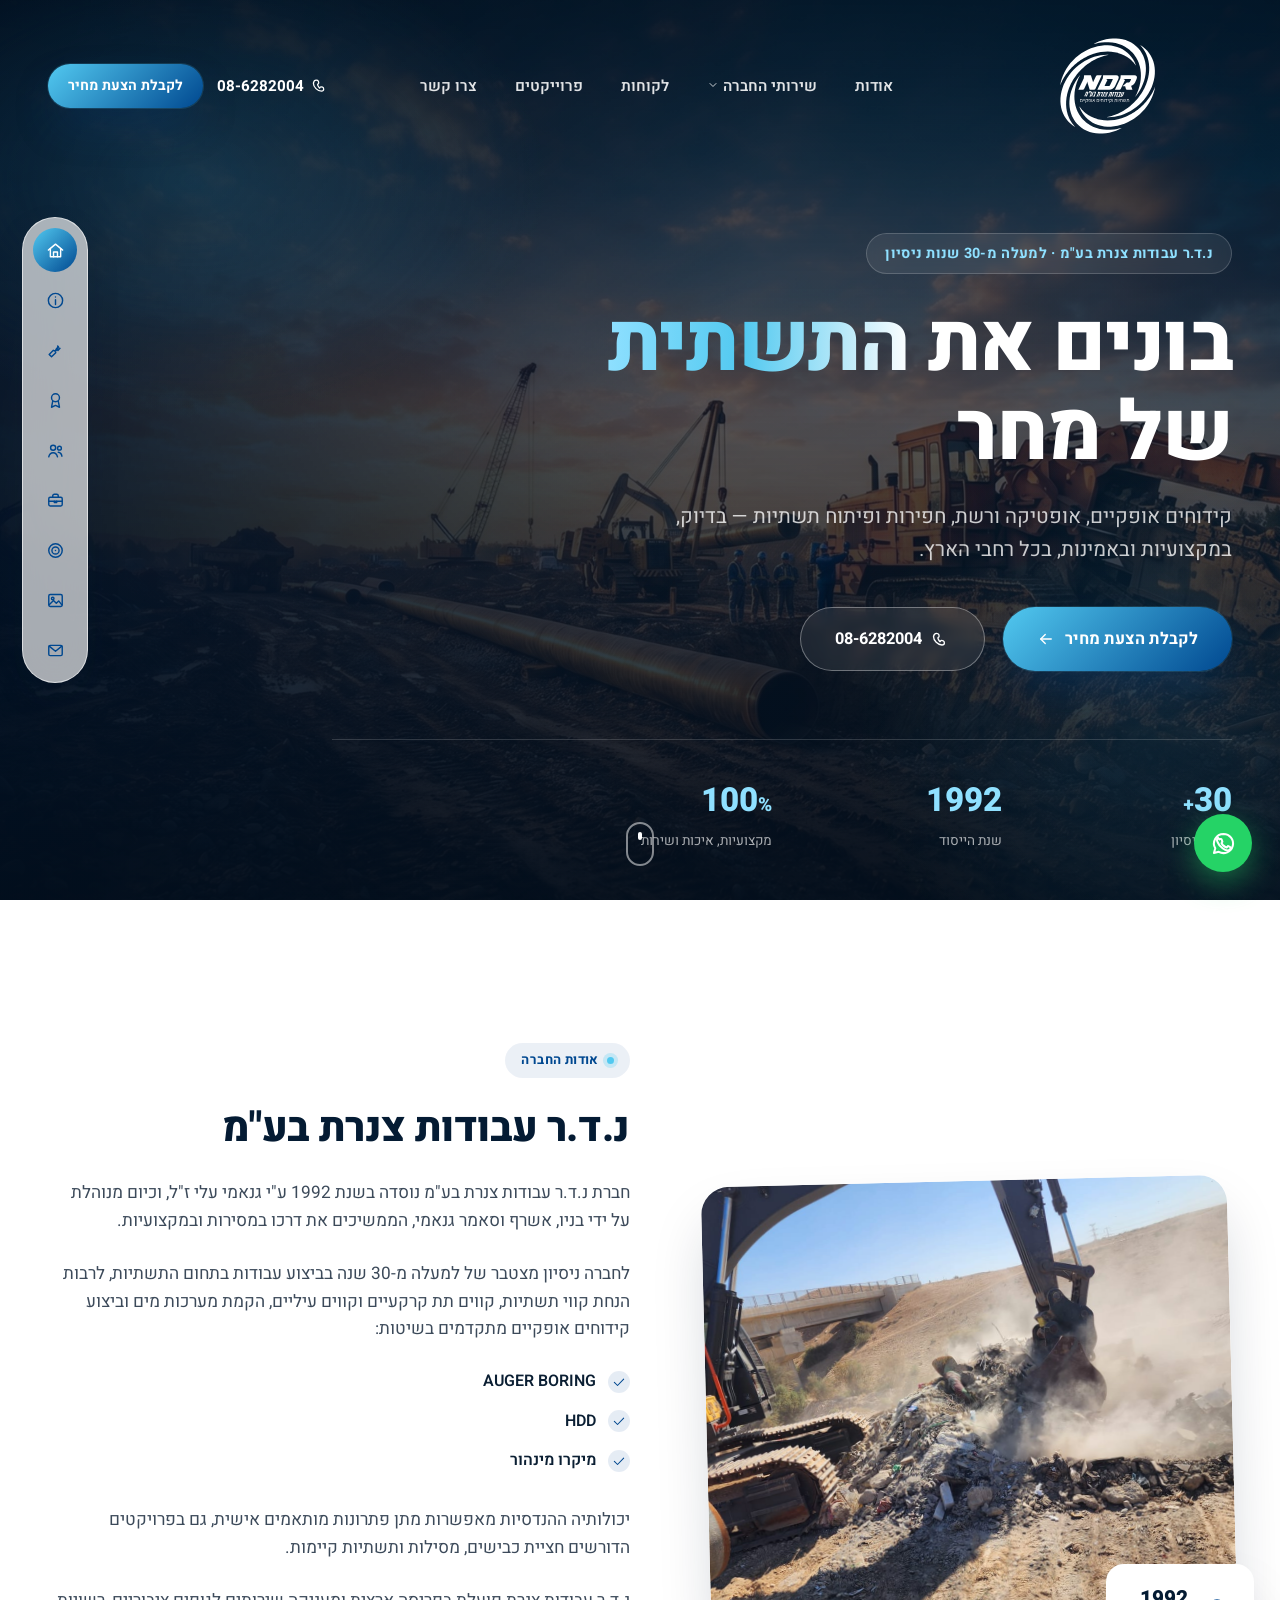
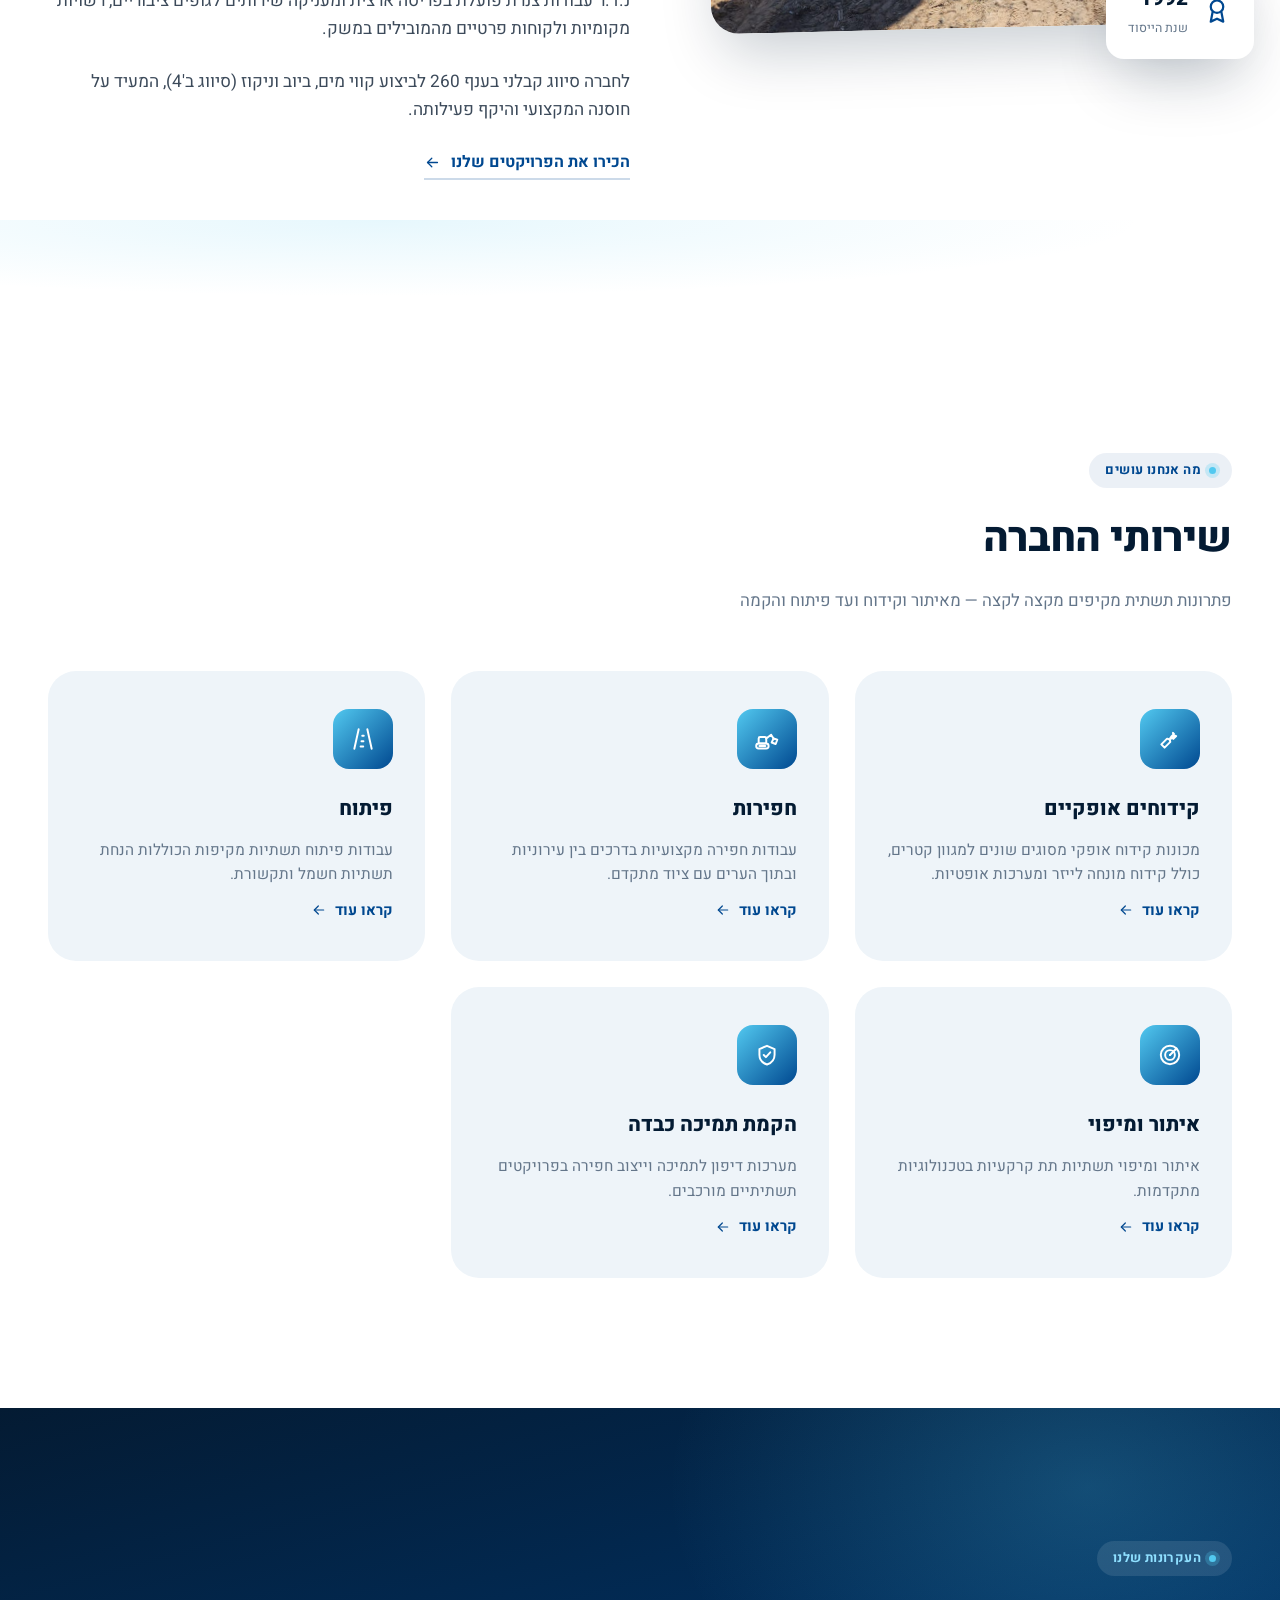
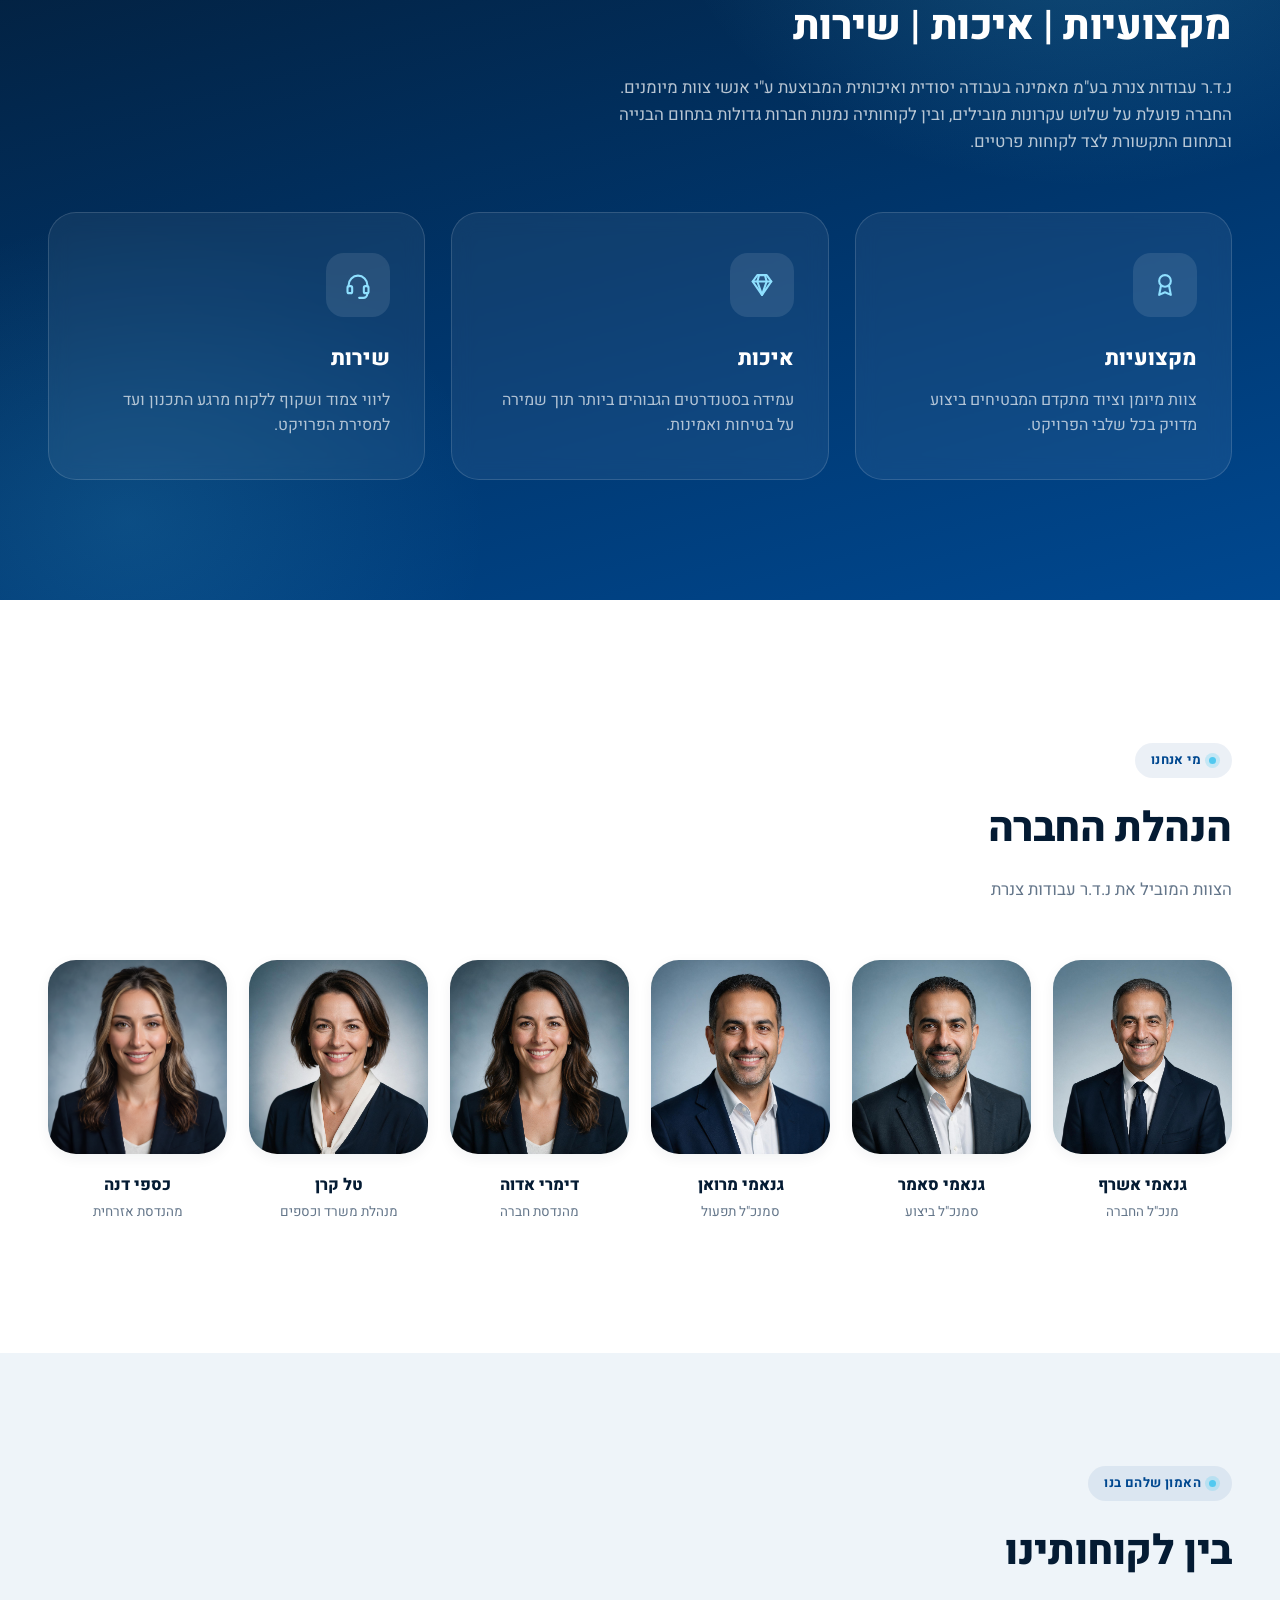
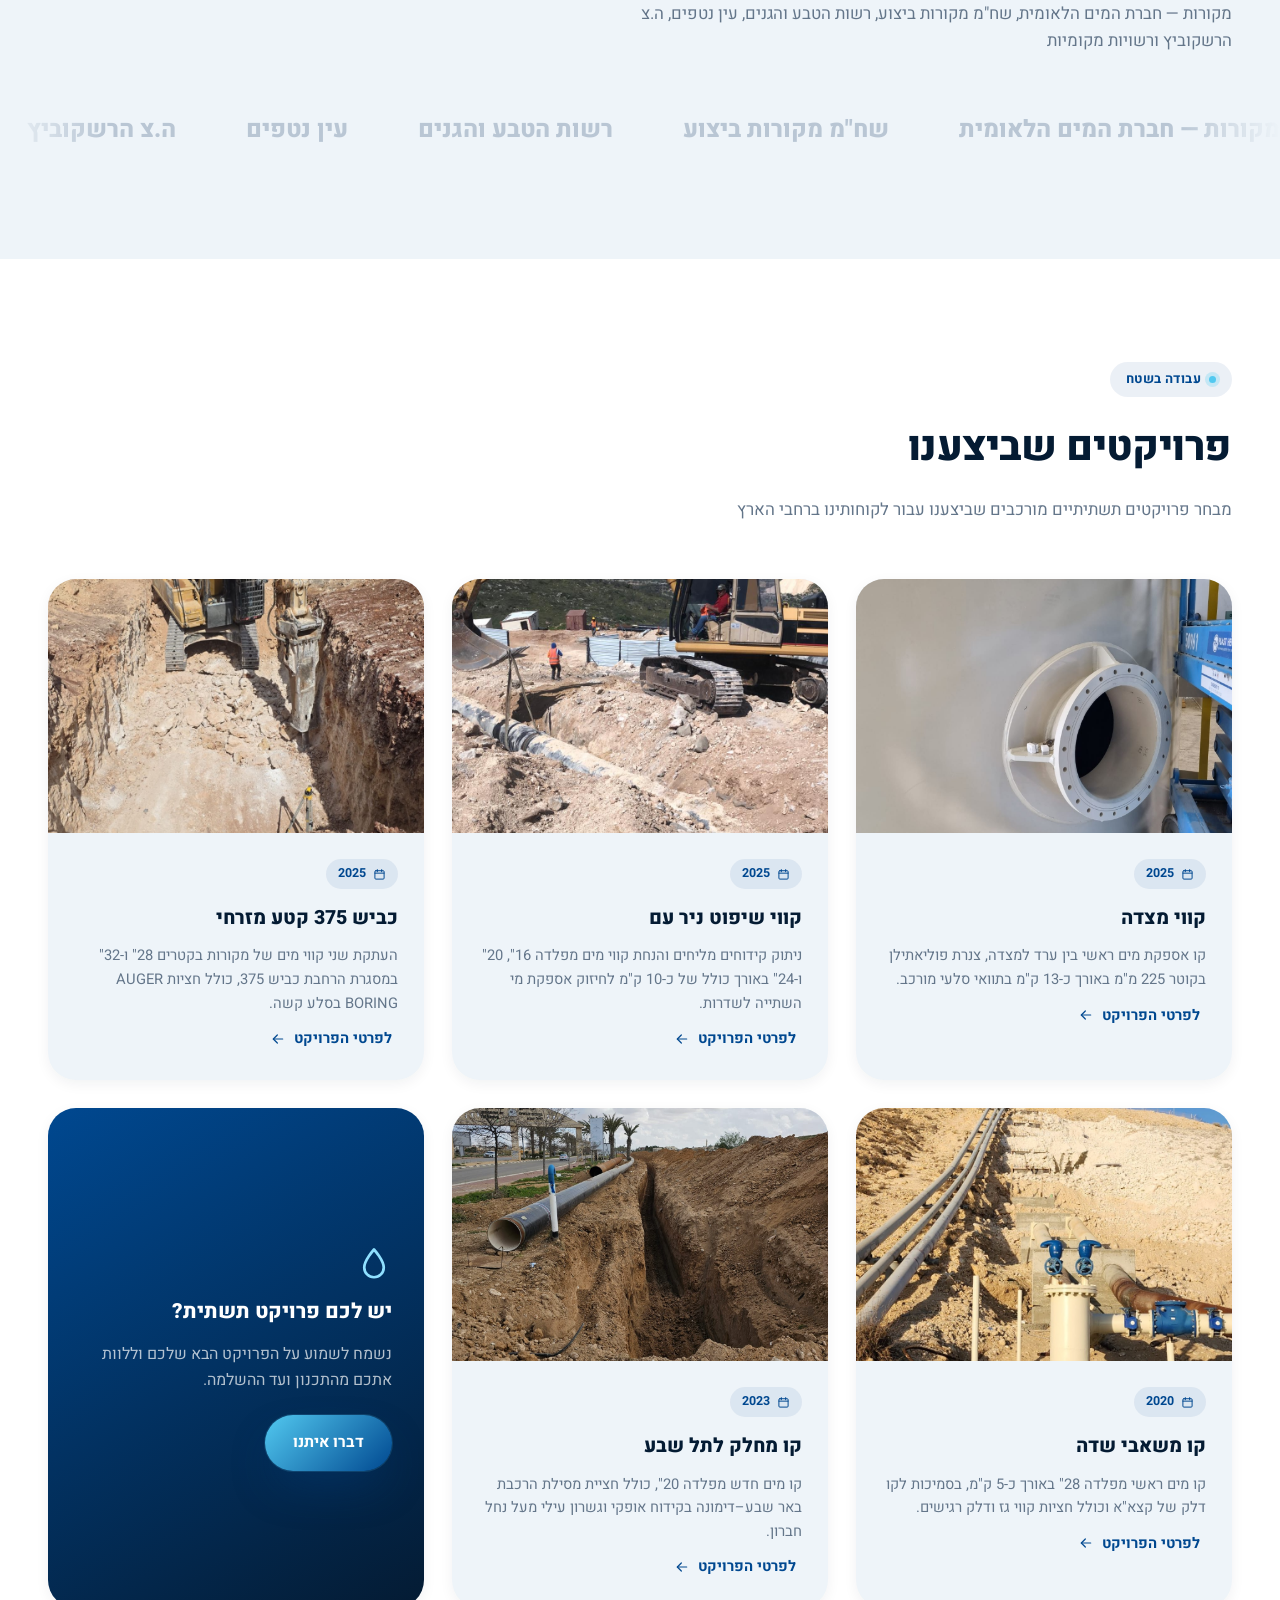
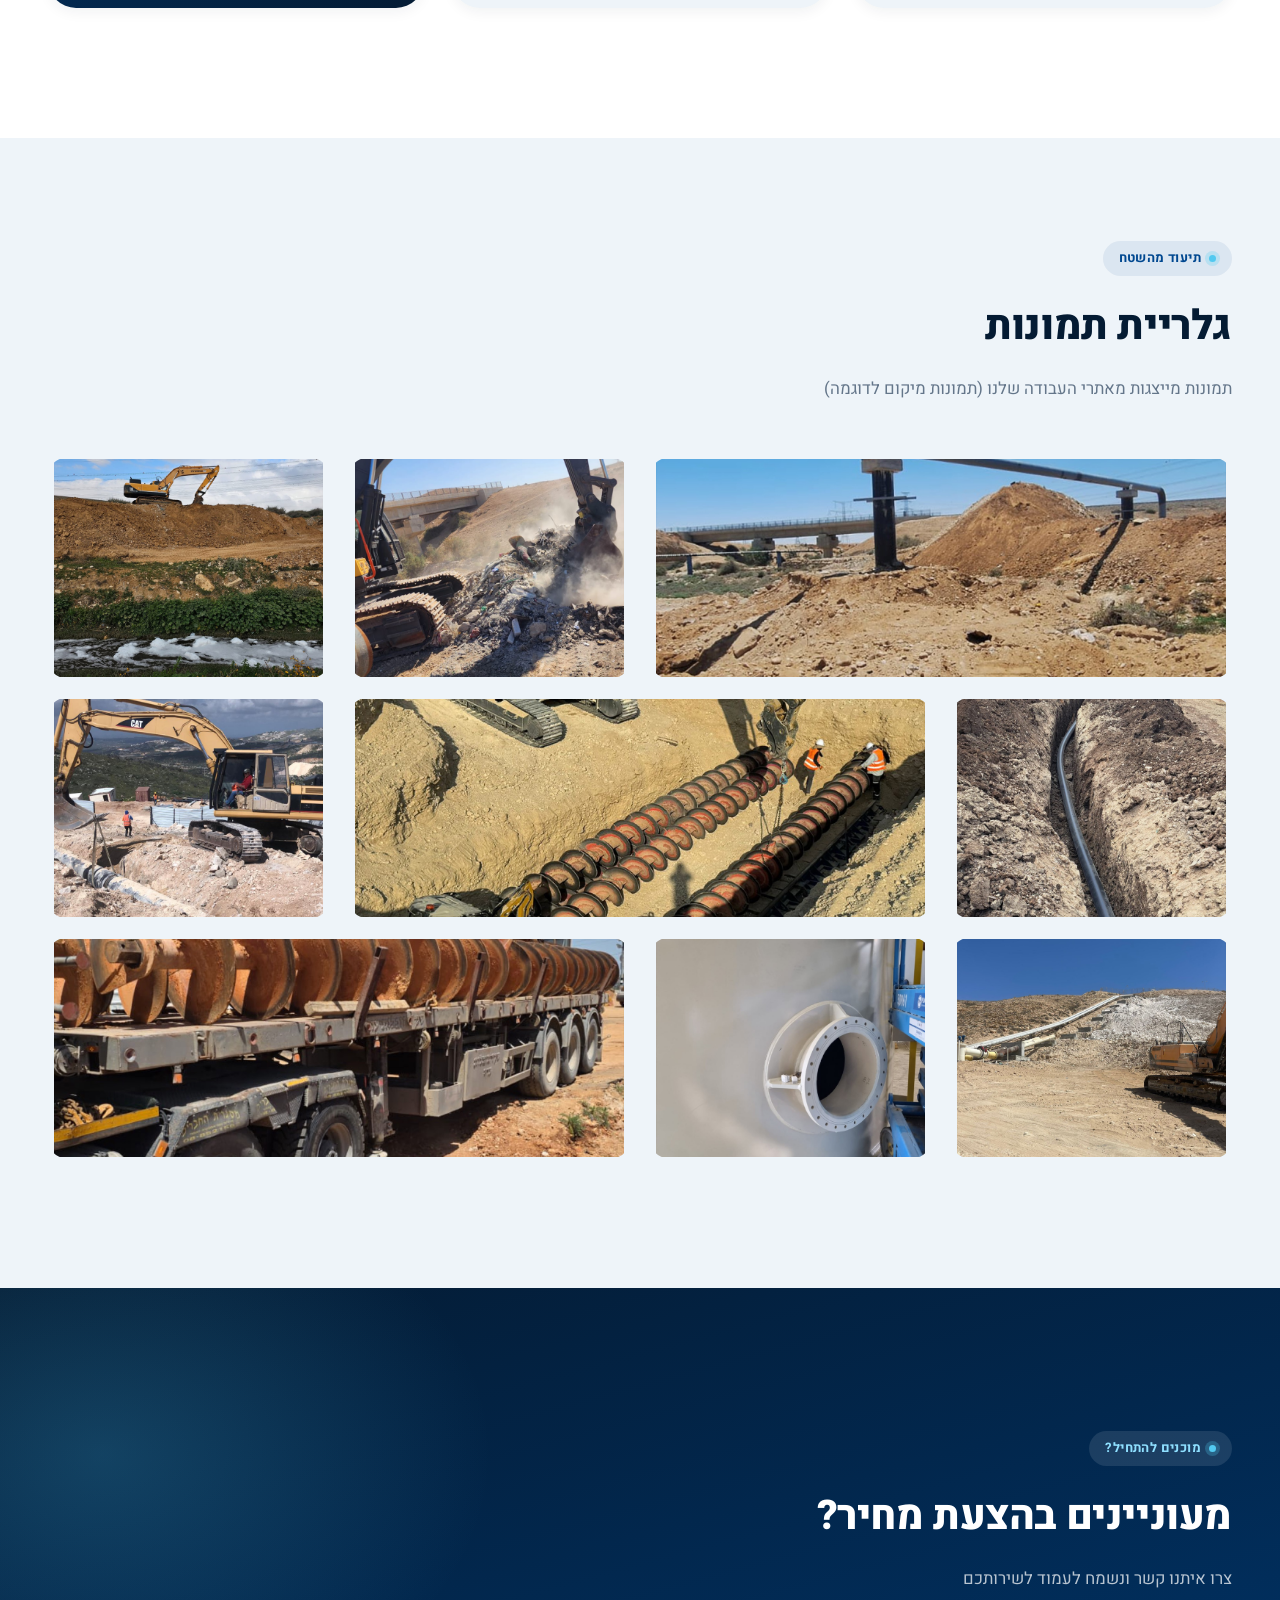
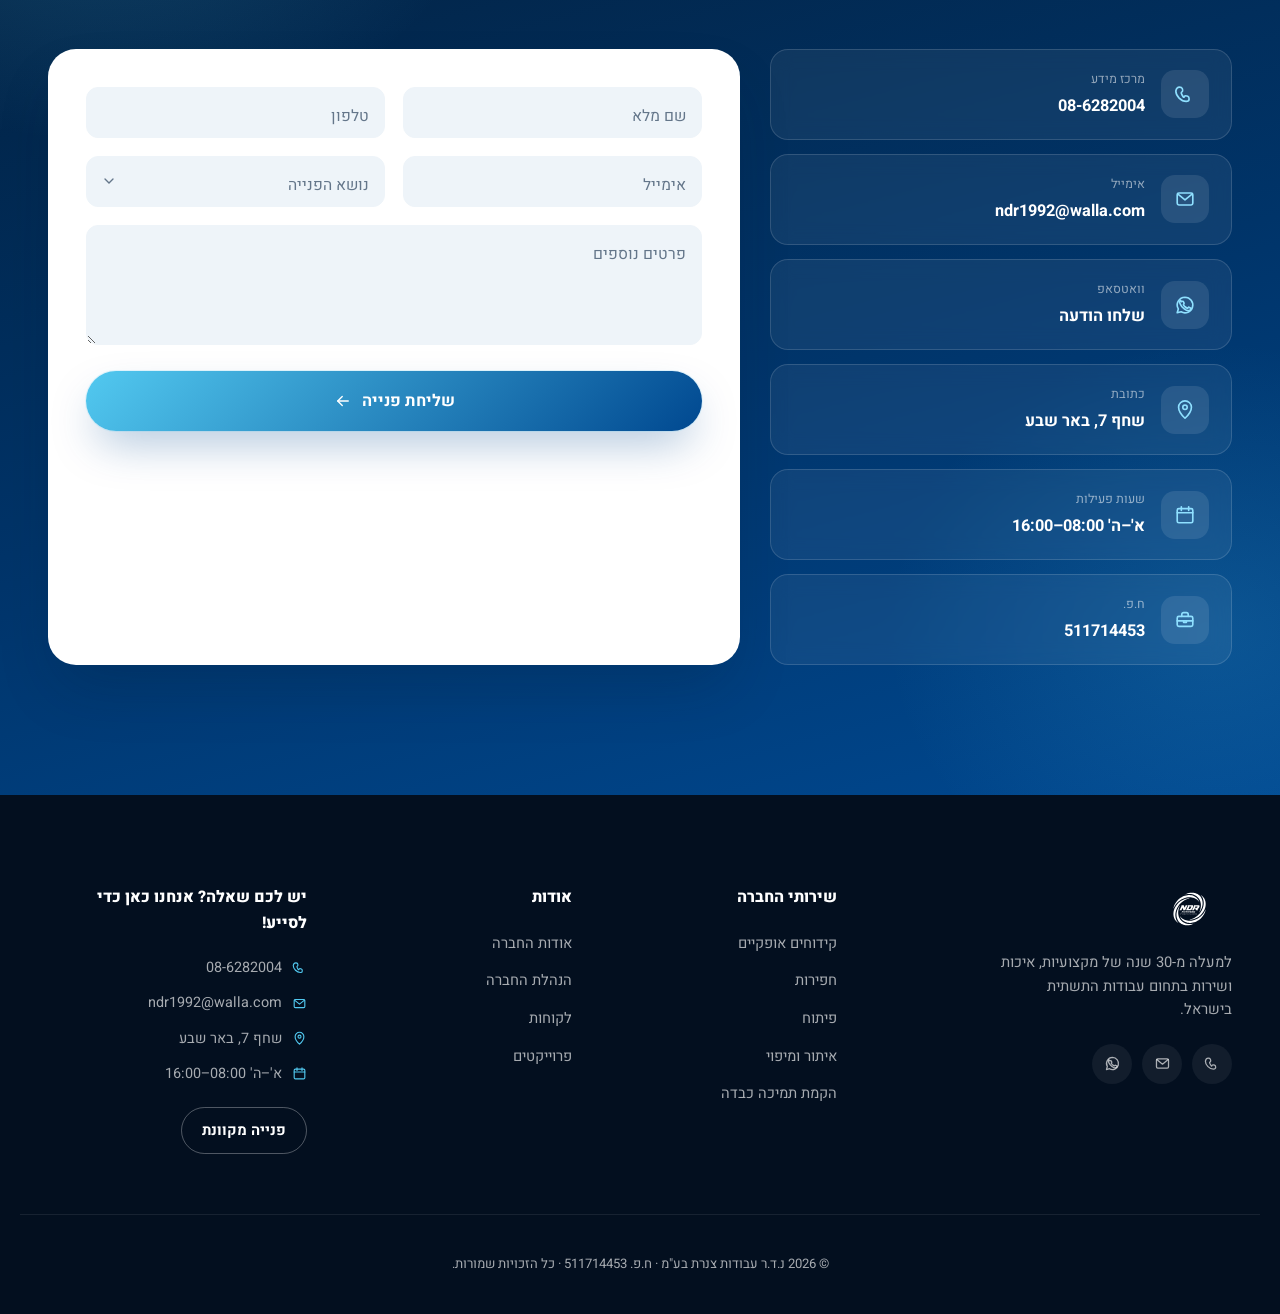
==== commit f34820b3: "Double the header logo and give excavation a legible icon Logo goes 70px -> 140px as asked; the head" ====
--- a/index.html
+++ b/index.html
@@ -8,7 +8,7 @@
 <link rel="preconnect" href="https://fonts.googleapis.com">
 <link rel="preconnect" href="https://fonts.gstatic.com" crossorigin="">
 <link href="https://fonts.googleapis.com/css2?family=Heebo:wght@300;400;500;600;700;800;900&amp;display=swap" rel="stylesheet">
-<link rel="stylesheet" href="assets/css/style.css?v=20260813c">
+<link rel="stylesheet" href="assets/css/style.css?v=20260825">
 </head>
 <body>
 
@@ -30,7 +30,7 @@
   <symbol id="i-close" viewBox="0 0 24 24"><path d="M5 5l14 14"></path><path d="M19 5 5 19"></path></symbol>
   <symbol id="i-check" viewBox="0 0 24 24"><path d="M4 12.5l5.5 5.5L20 7"></path></symbol>
   <symbol id="i-network" viewBox="0 0 24 24"><circle cx="12" cy="5" r="2"></circle><circle cx="5" cy="19" r="2"></circle><circle cx="19" cy="19" r="2"></circle><path d="M12 7v5M12 12l-6 5M12 12l6 5"></path></symbol>
-  <symbol id="i-dig" viewBox="0 0 24 24"><path d="M3 21l6-6"></path><path d="M8.5 15.5 15 9a2.5 2.5 0 0 0 0-3.5 2.5 2.5 0 0 0-3.5 0l-6.5 6.5"></path><path d="M14 6l4-2 2 2-2 4"></path></symbol>
+  <symbol id="i-dig" viewBox="0 0 24 24"><rect x="2" y="16.2" width="11.5" height="4.6" rx="2.3"></rect><path d="M5 18.5h5.5"></path><rect x="4.3" y="10.2" width="7" height="6" rx="1.3"></rect><path d="M11.3 11.6 15.8 8l2.6 4.2"></path><path d="M18.1 11.4 21.5 12.7 20 16.6 16.3 15.2Z"></path></symbol>
   <symbol id="i-road" viewBox="0 0 24 24"><path d="M8 3 4 21"></path><path d="M16 3l4 18"></path><path d="M11.3 9h1.4M10.6 14h1.8M9.8 19h2.4"></path></symbol>
   <symbol id="i-radar" viewBox="0 0 24 24"><circle cx="12" cy="12" r="8.5"></circle><circle cx="12" cy="12" r="4.5"></circle><path d="M12 12 18 6"></path><circle cx="12" cy="12" r="1" fill="currentColor" stroke="none"></circle></symbol>
   <symbol id="i-shield" viewBox="0 0 24 24"><path d="M12 3.5 19 6.5v5.3c0 4.7-3 7.7-7 9-4-1.3-7-4.3-7-9V6.5L12 3.5Z"></path><path d="M9 12l2 2 4-4.5"></path></symbol>
@@ -80,11 +80,13 @@
         <li class="nav-dropdown">
           <a href="#services" class="nav-dropdown-trigger">שירותי החברה <svg><use href="#i-chevron"></use></svg></a>
           <div class="nav-dropdown-panel">
+<!-- NED:NAV-SERVICES -->
             <a href="horizontal-drilling.html"><svg><use href="#i-tool"></use></svg><span>קידוחים אופקיים</span></a>
             <a href="excavation.html"><svg><use href="#i-dig"></use></svg><span>חפירות</span></a>
             <a href="development.html"><svg><use href="#i-road"></use></svg><span>פיתוח</span></a>
             <a href="mapping.html"><svg><use href="#i-radar"></use></svg><span>איתור ומיפוי</span></a>
             <a href="heavy-support.html"><svg><use href="#i-shield"></use></svg><span>הקמת תמיכה כבדה</span></a>
+<!-- /NED:NAV-SERVICES -->
             <a href="#services" class="nav-dropdown-all">כל השירותים בעמוד אחד</a>
           </div>
         </li>
@@ -116,11 +118,13 @@
     <li class="mobile-menu-group">
       <a href="#services">שירותי החברה</a>
       <ul class="mobile-submenu">
+<!-- NED:MOBILE-SERVICES -->
         <li><a href="horizontal-drilling.html">קידוחים אופקיים</a></li>
         <li><a href="excavation.html">חפירות</a></li>
         <li><a href="development.html">פיתוח</a></li>
         <li><a href="mapping.html">איתור ומיפוי</a></li>
         <li><a href="heavy-support.html">הקמת תמיכה כבדה</a></li>
+      <!-- /NED:MOBILE-SERVICES -->
       </ul>
     </li>
     <li><a href="#team">הנהלה</a></li>
@@ -139,9 +143,7 @@
     <div class="hero-media">
       <img src="assets/images/hero.jpg?v=20260813" alt="עבודות תשתית של נ.ד.ר עבודות צנרת" id="heroImg">
       <!-- הווידאו נטען ע"י main.js רק אחרי שהעמוד מוכן, ורק במסכים גדולים -->
-      <video id="heroVideo" muted loop playsinline preload="none"
-             poster="assets/images/hero.jpg?v=20260813"
-             data-src="assets/video/hero.mp4?v=20260813" aria-hidden="true"></video>
+      <video id="heroVideo" muted="" loop="" playsinline="" preload="none" poster="assets/images/hero.jpg?v=20260813" data-src="assets/video/hero.mp4?v=20260813" aria-hidden="true"></video>
       <div class="hero-overlay"></div>
       <div class="hero-mesh"></div>
     </div>
@@ -187,7 +189,7 @@
     <div class="container about-grid">
       <div class="about-media reveal" data-reveal="" data-reveal-from="right">
         <div class="about-media-frame">
-          <img src="assets/images/about.jpg?v=20260813" alt="צוות נ.ד.ר עבודות צנרת בעבודה">
+          <img src="assets/images/WhatsApp-2024-10-22-10.58.12_0ee8b2b6-2.jpg" alt="צוות נ.ד.ר עבודות צנרת בעבודה">
         </div>
         <div class="about-badge">
           <svg><use href="#i-award"></use></svg>
@@ -245,40 +247,38 @@
       </div>
 
       <div class="services-grid">
+<!-- NED:SERVICES-GRID -->
         <article class="service-card reveal" data-reveal="" data-delay="0">
           <div class="service-icon"><svg><use href="#i-tool"></use></svg></div>
           <h3>קידוחים אופקיים</h3>
           <p>מכונות קידוח אופקי מסוגים שונים למגוון קטרים, כולל קידוח מונחה לייזר ומערכות אופטיות.</p>
           <a href="horizontal-drilling.html" class="card-link"><span>קראו עוד</span><svg><use href="#i-arrow"></use></svg></a>
         </article>
-
-        <article class="service-card reveal" data-reveal="" data-delay="160">
+        <article class="service-card reveal" data-reveal="" data-delay="80">
           <div class="service-icon"><svg><use href="#i-dig"></use></svg></div>
           <h3>חפירות</h3>
           <p>עבודות חפירה מקצועיות בדרכים בין עירוניות ובתוך הערים עם ציוד מתקדם.</p>
           <a href="excavation.html" class="card-link"><span>קראו עוד</span><svg><use href="#i-arrow"></use></svg></a>
         </article>
-
-        <article class="service-card reveal" data-reveal="" data-delay="0">
+        <article class="service-card reveal" data-reveal="" data-delay="160">
           <div class="service-icon"><svg><use href="#i-road"></use></svg></div>
           <h3>פיתוח</h3>
           <p>עבודות פיתוח תשתיות מקיפות הכוללות הנחת תשתיות חשמל ותקשורת.</p>
           <a href="development.html" class="card-link"><span>קראו עוד</span><svg><use href="#i-arrow"></use></svg></a>
         </article>
-
-        <article class="service-card reveal" data-reveal="" data-delay="80">
+        <article class="service-card reveal" data-reveal="" data-delay="0">
           <div class="service-icon"><svg><use href="#i-radar"></use></svg></div>
           <h3>איתור ומיפוי</h3>
           <p>איתור ומיפוי תשתיות תת קרקעיות בטכנולוגיות מתקדמות.</p>
           <a href="mapping.html" class="card-link"><span>קראו עוד</span><svg><use href="#i-arrow"></use></svg></a>
         </article>
-
-        <article class="service-card reveal" data-reveal="" data-delay="160">
+        <article class="service-card reveal" data-reveal="" data-delay="80">
           <div class="service-icon"><svg><use href="#i-shield"></use></svg></div>
           <h3>הקמת תמיכה כבדה</h3>
           <p>מערכות דיפון לתמיכה וייצוב חפירה בפרויקטים תשתיתיים מורכבים.</p>
           <a href="heavy-support.html" class="card-link"><span>קראו עוד</span><svg><use href="#i-arrow"></use></svg></a>
         </article>
+      <!-- /NED:SERVICES-GRID -->
       </div>
     </div>
   </section>
@@ -632,12 +632,14 @@
     <div class="footer-col">
       <h4>שירותי החברה</h4>
       <ul>
+<!-- NED:FOOTER-SERVICES -->
         <li><a href="horizontal-drilling.html">קידוחים אופקיים</a></li>
         <li><a href="excavation.html">חפירות</a></li>
         <li><a href="development.html">פיתוח</a></li>
         <li><a href="mapping.html">איתור ומיפוי</a></li>
         <li><a href="heavy-support.html">הקמת תמיכה כבדה</a></li>
-      </ul>
+      <!-- /NED:FOOTER-SERVICES -->
+</ul>
     </div>
 
     <div class="footer-col">
@@ -675,7 +677,11 @@
   <svg><use href="#i-whatsapp"></use></svg>
 </a>
 
-<script src="assets/js/main.js?v=20260813c"></script>
+<script src="assets/js/main.js?v=20260825"></script>
+
+
+
+
 
 
 
--- a/assets/css/style.css
+++ b/assets/css/style.css
@@ -30,7 +30,7 @@
   --ease: cubic-bezier(.16,.84,.36,1);
   --ease-soft: cubic-bezier(.4,0,.2,1);
 
-  --header-h: 96px;
+  --header-h: 172px;
 }
 
 *,*::before,*::after{ box-sizing: border-box; }
@@ -223,7 +223,7 @@
   transition: background .4s var(--ease-soft), box-shadow .4s, height .3s;
 }
 .header-inner{ display:flex; align-items:center; justify-content:space-between; width:100%; }
-.brand-logo{ height: 70px; width:auto; transition: filter .4s, height .3s; filter: brightness(0) invert(1); }
+.brand-logo{ height: 140px; width:auto; transition: filter .4s, height .3s; filter: brightness(0) invert(1); }
 .main-menu ul{ display:flex; gap: 6px; }
 .main-menu a{
   display:inline-block; padding: 10px 16px; border-radius: 100px;
@@ -242,9 +242,9 @@
   background: rgba(255,255,255,.85);
   backdrop-filter: blur(18px) saturate(160%);
   box-shadow: 0 6px 24px rgba(4,27,51,.08);
-  height: 80px;
-}
-.site-header.is-scrolled .brand-logo{ filter:none; height:55px; }
+  height: 132px;
+}
+.site-header.is-scrolled .brand-logo{ filter:none; height:100px; }
 .site-header.is-scrolled .main-menu a{ color: var(--ink); }
 .site-header.is-scrolled .main-menu a:hover{ background: var(--gray-100); color: var(--blue-dark); }
 .site-header.is-scrolled .header-phone{ color: var(--navy); }
@@ -297,6 +297,18 @@
 }
 @media (max-width: 640px){
   .header-actions .btn-sm{ display:none; }
+}
+@media (max-width: 900px){
+  :root{ --header-h: 120px; }
+  .brand-logo{ height: 92px; }
+  .site-header.is-scrolled{ height: 96px; }
+  .site-header.is-scrolled .brand-logo{ height: 72px; }
+}
+@media (max-width: 560px){
+  :root{ --header-h: 96px; }
+  .brand-logo{ height: 72px; }
+  .site-header.is-scrolled{ height: 80px; }
+  .site-header.is-scrolled .brand-logo{ height: 58px; }
 }
 
 /* Mobile menu */
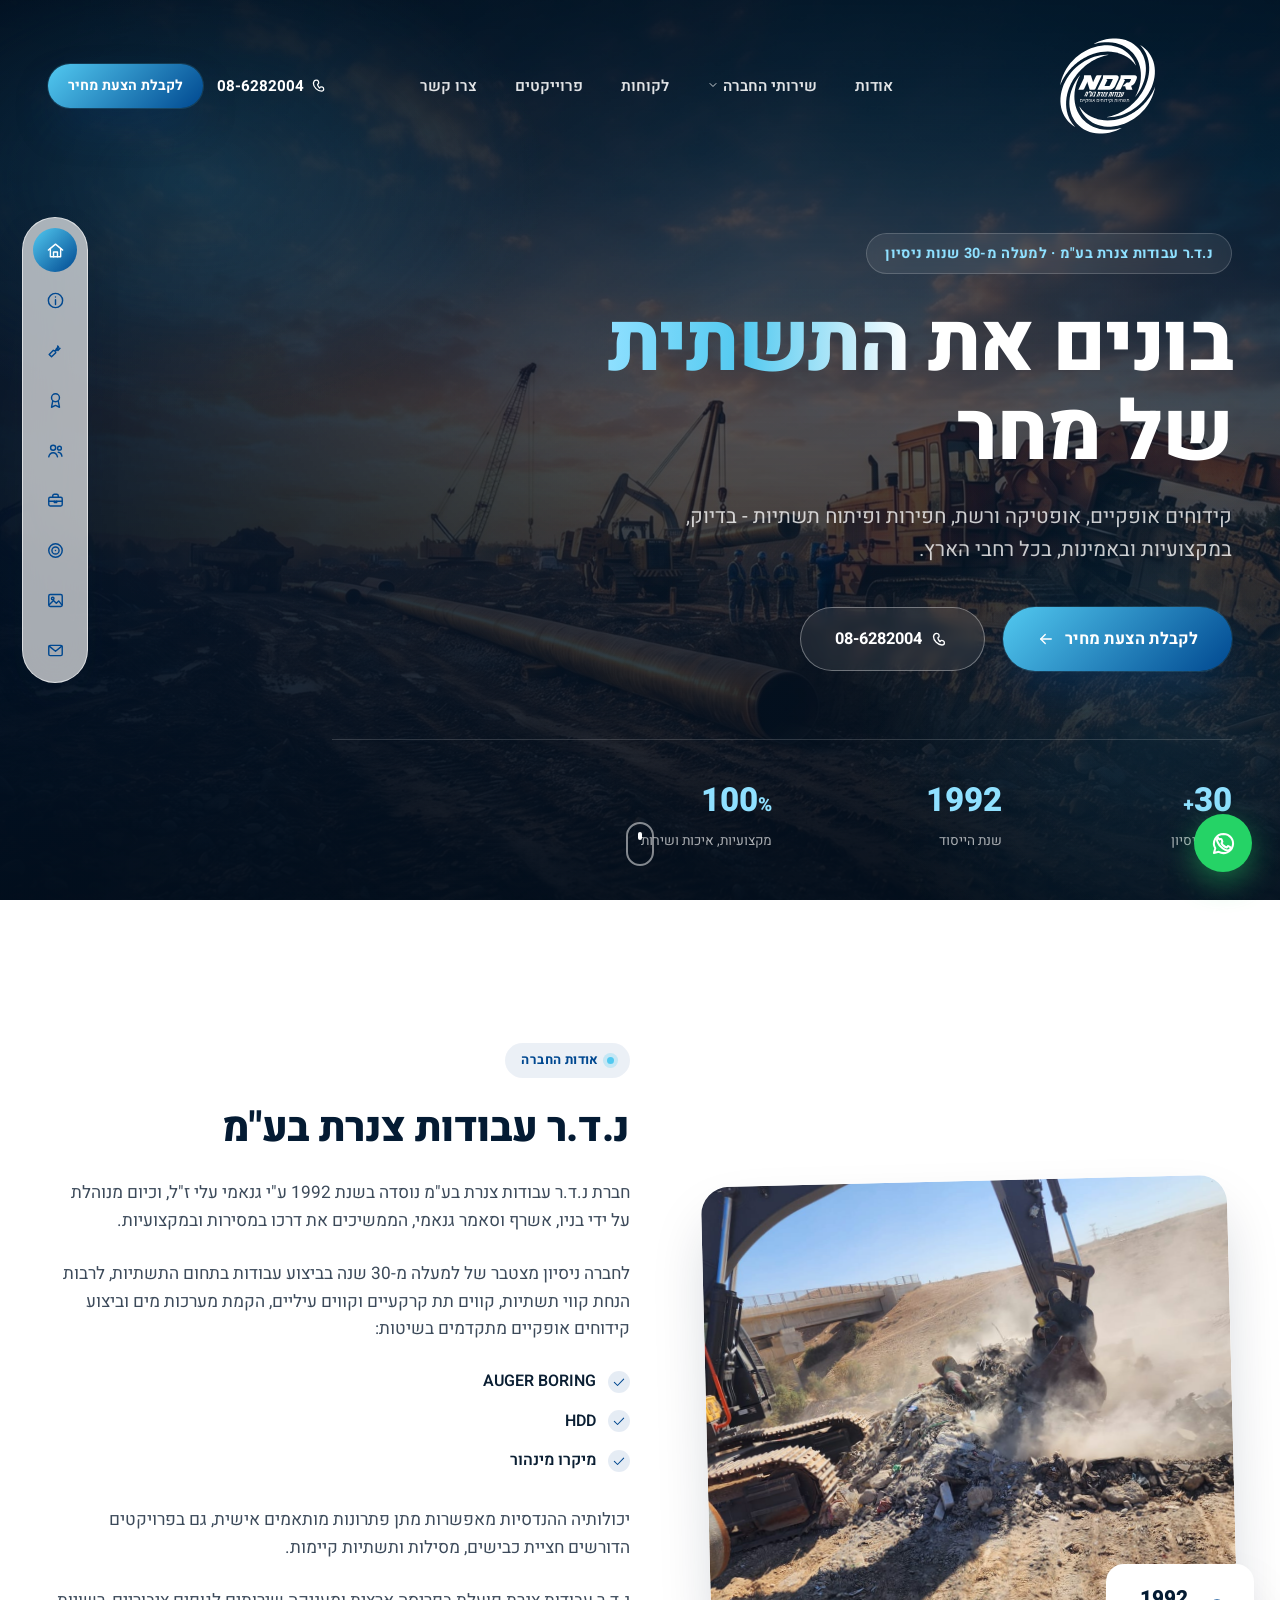
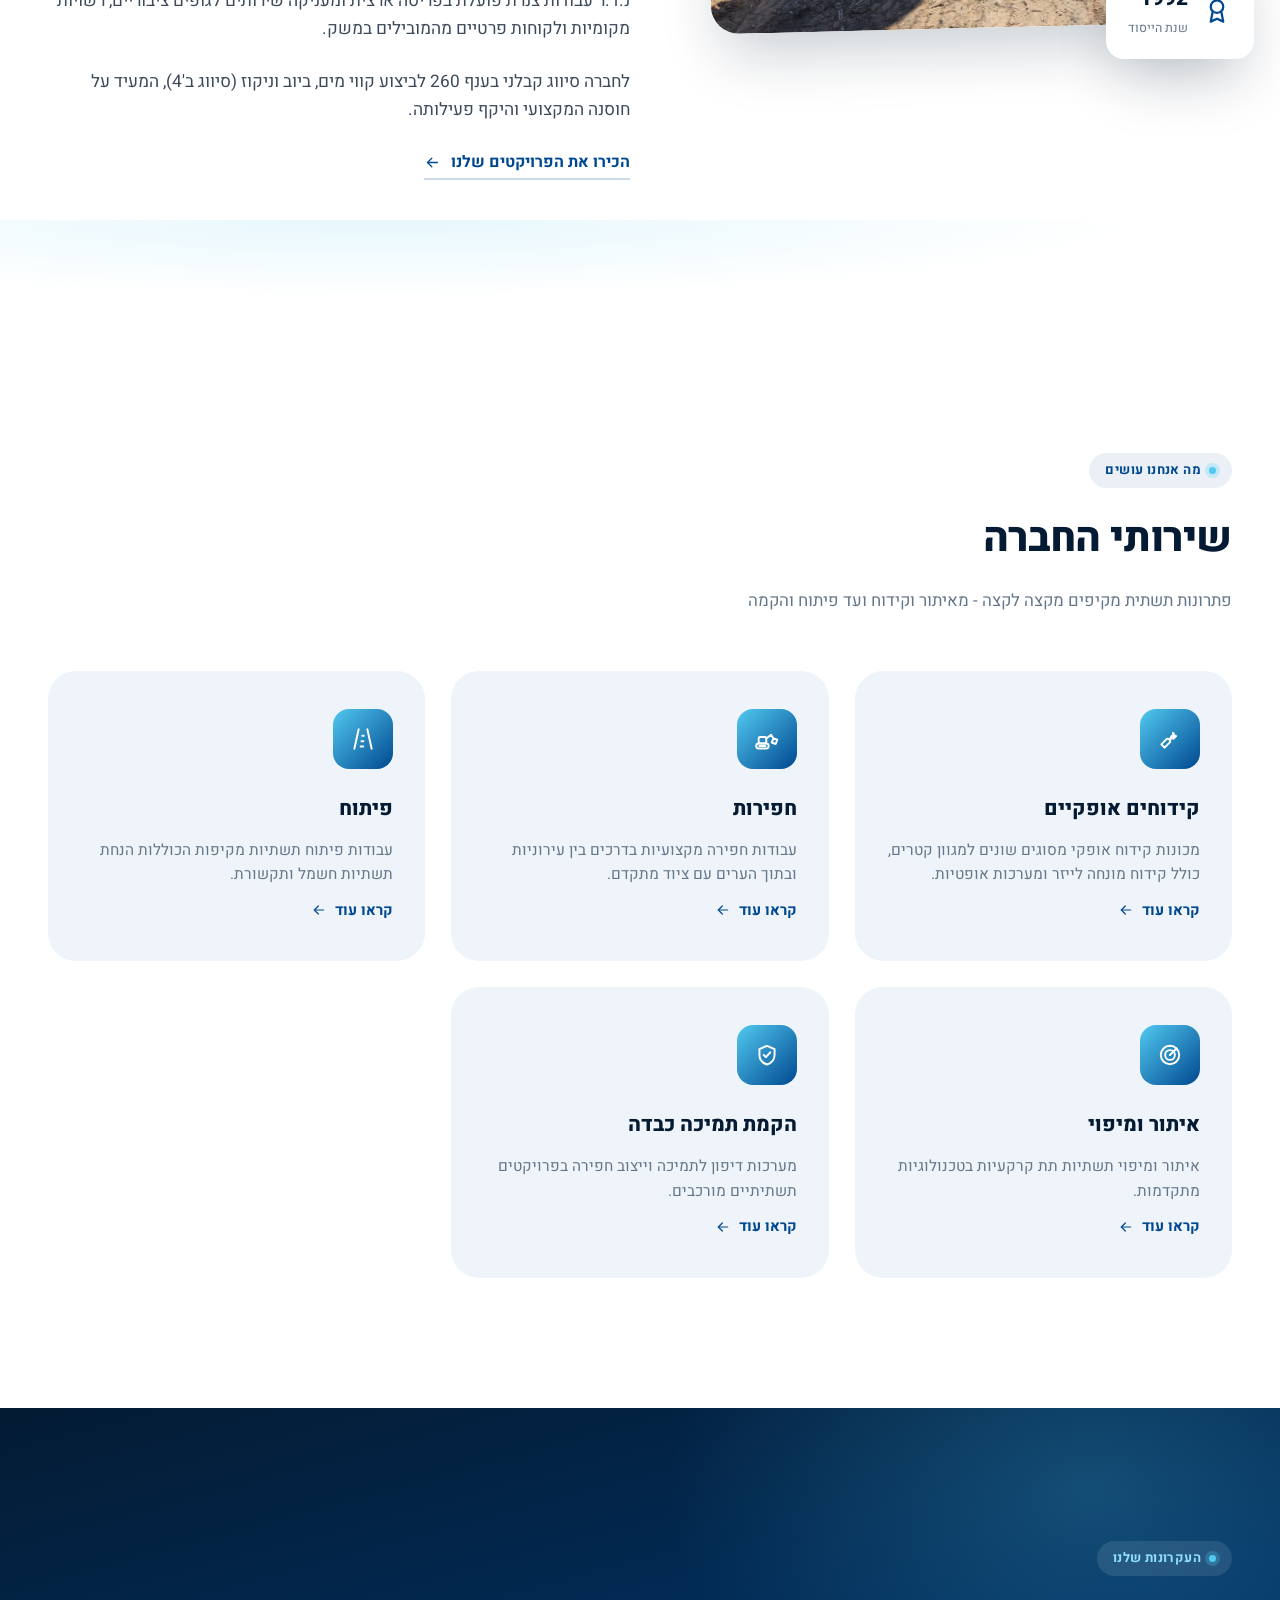
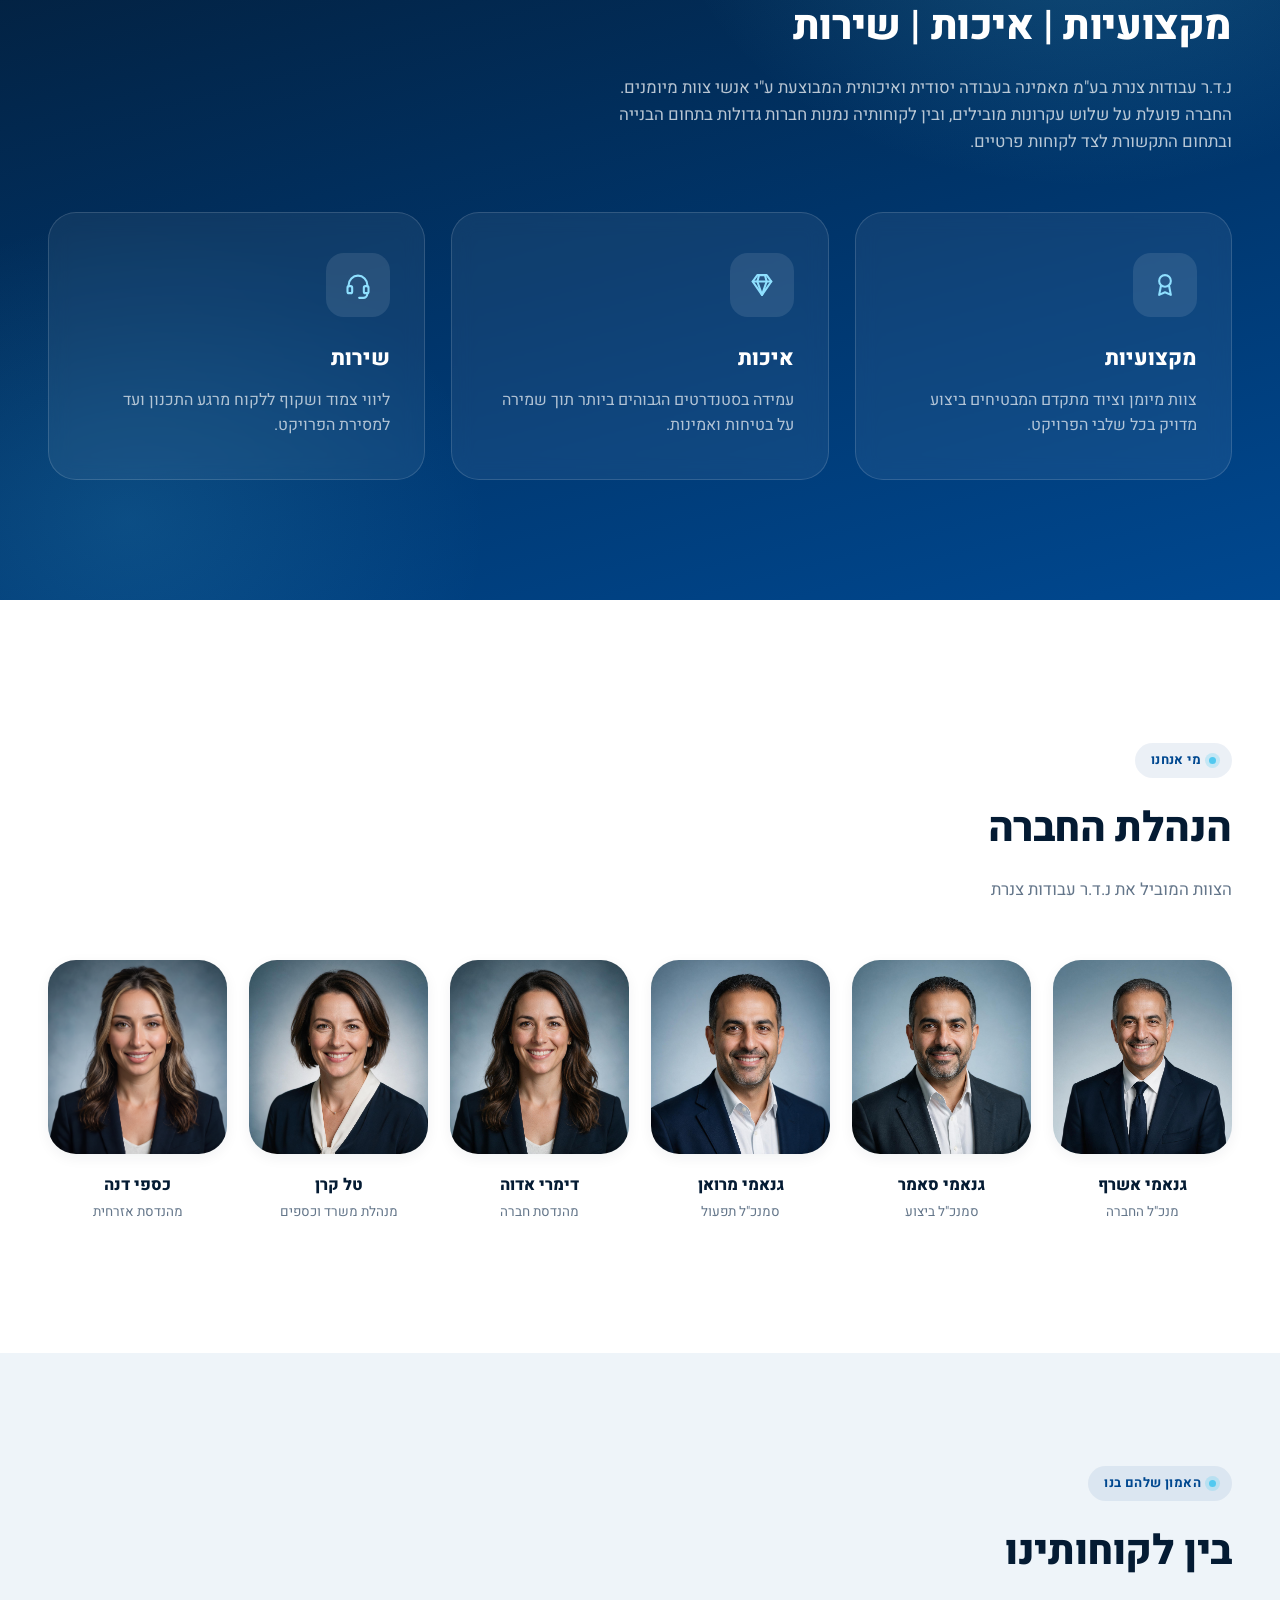
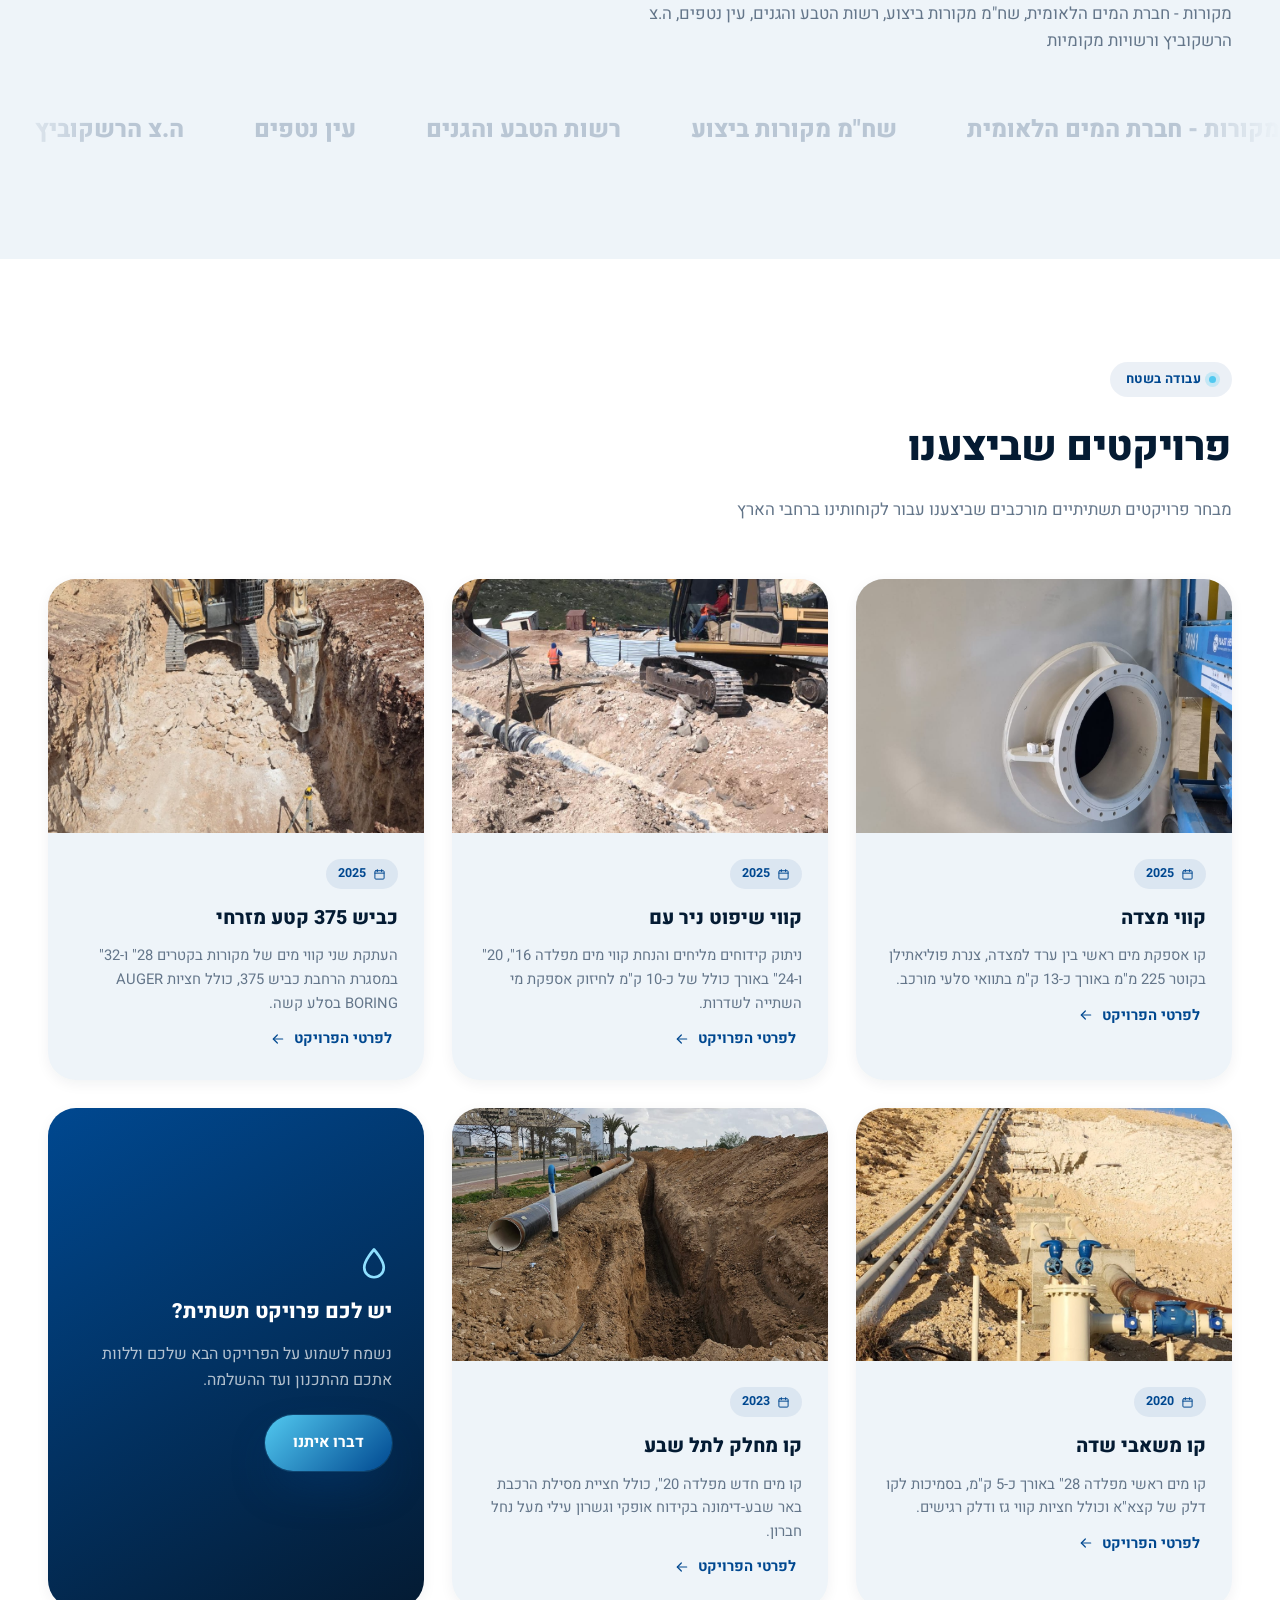
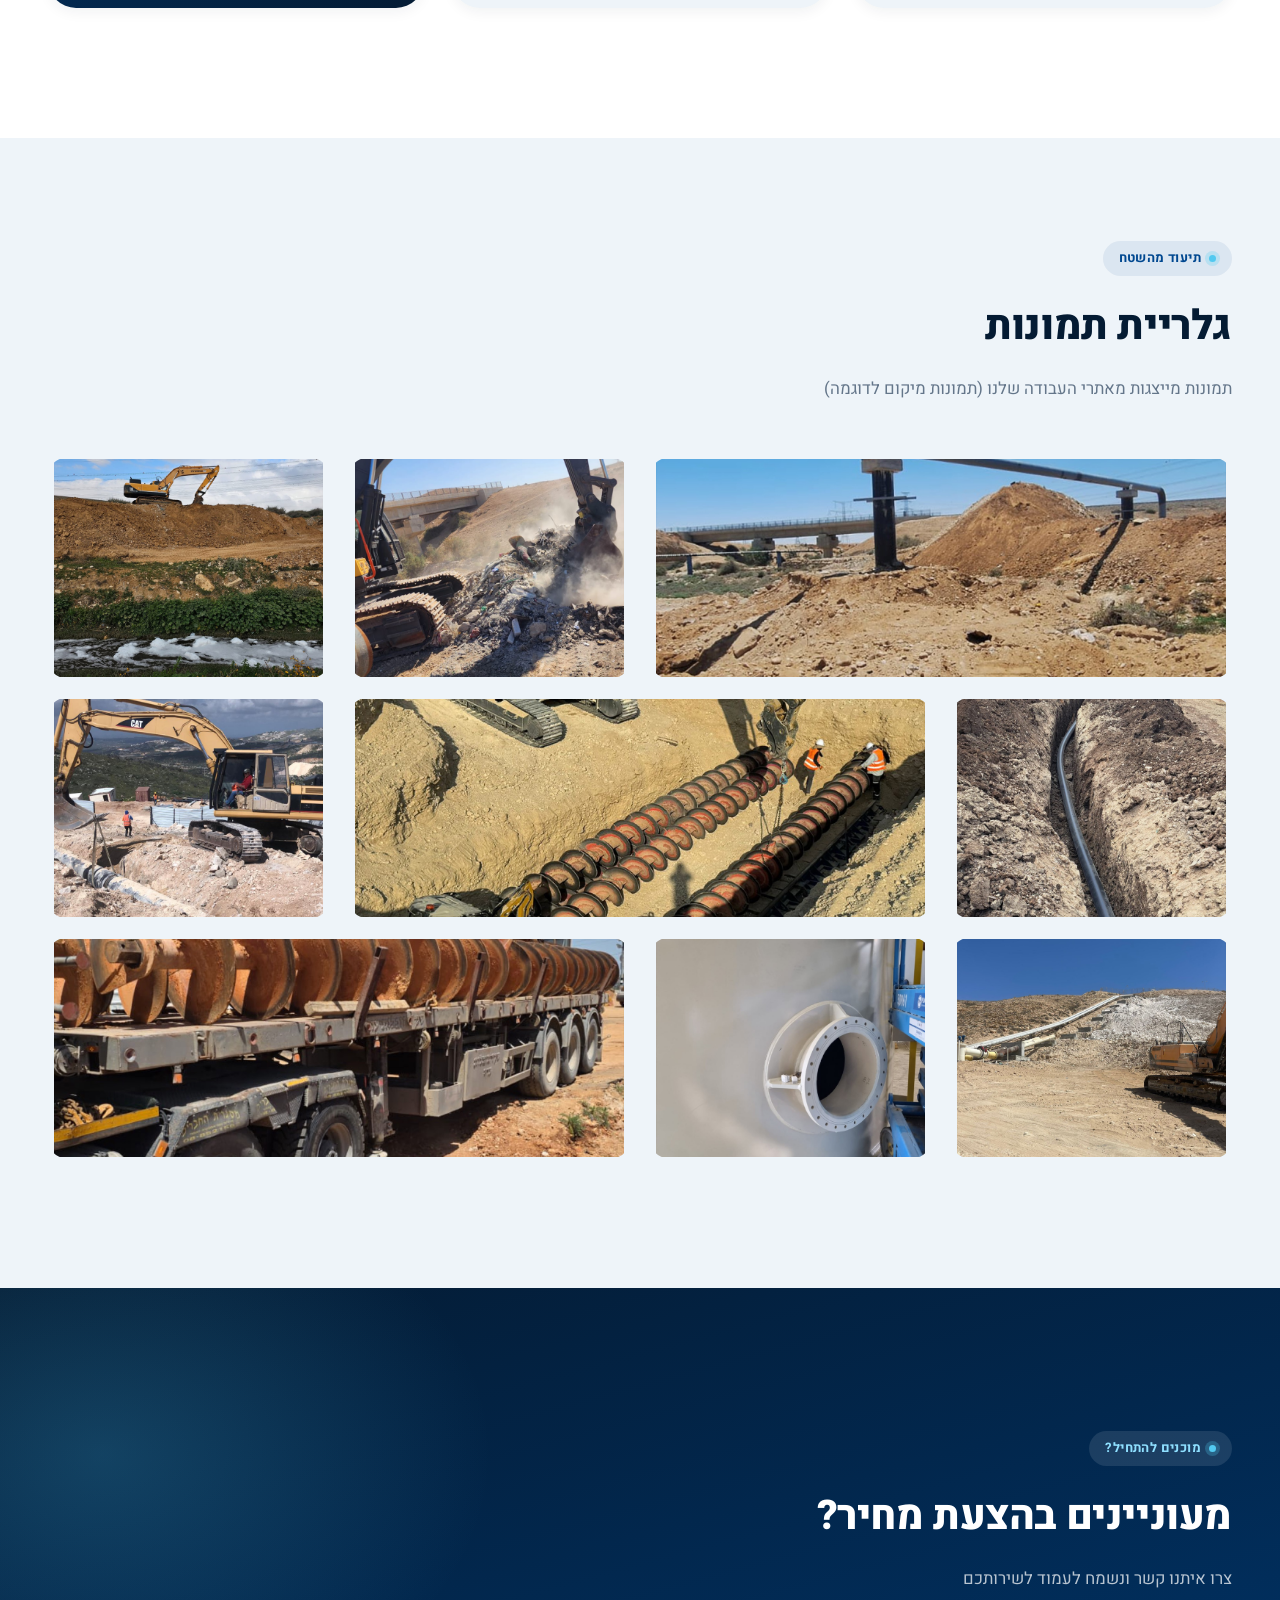
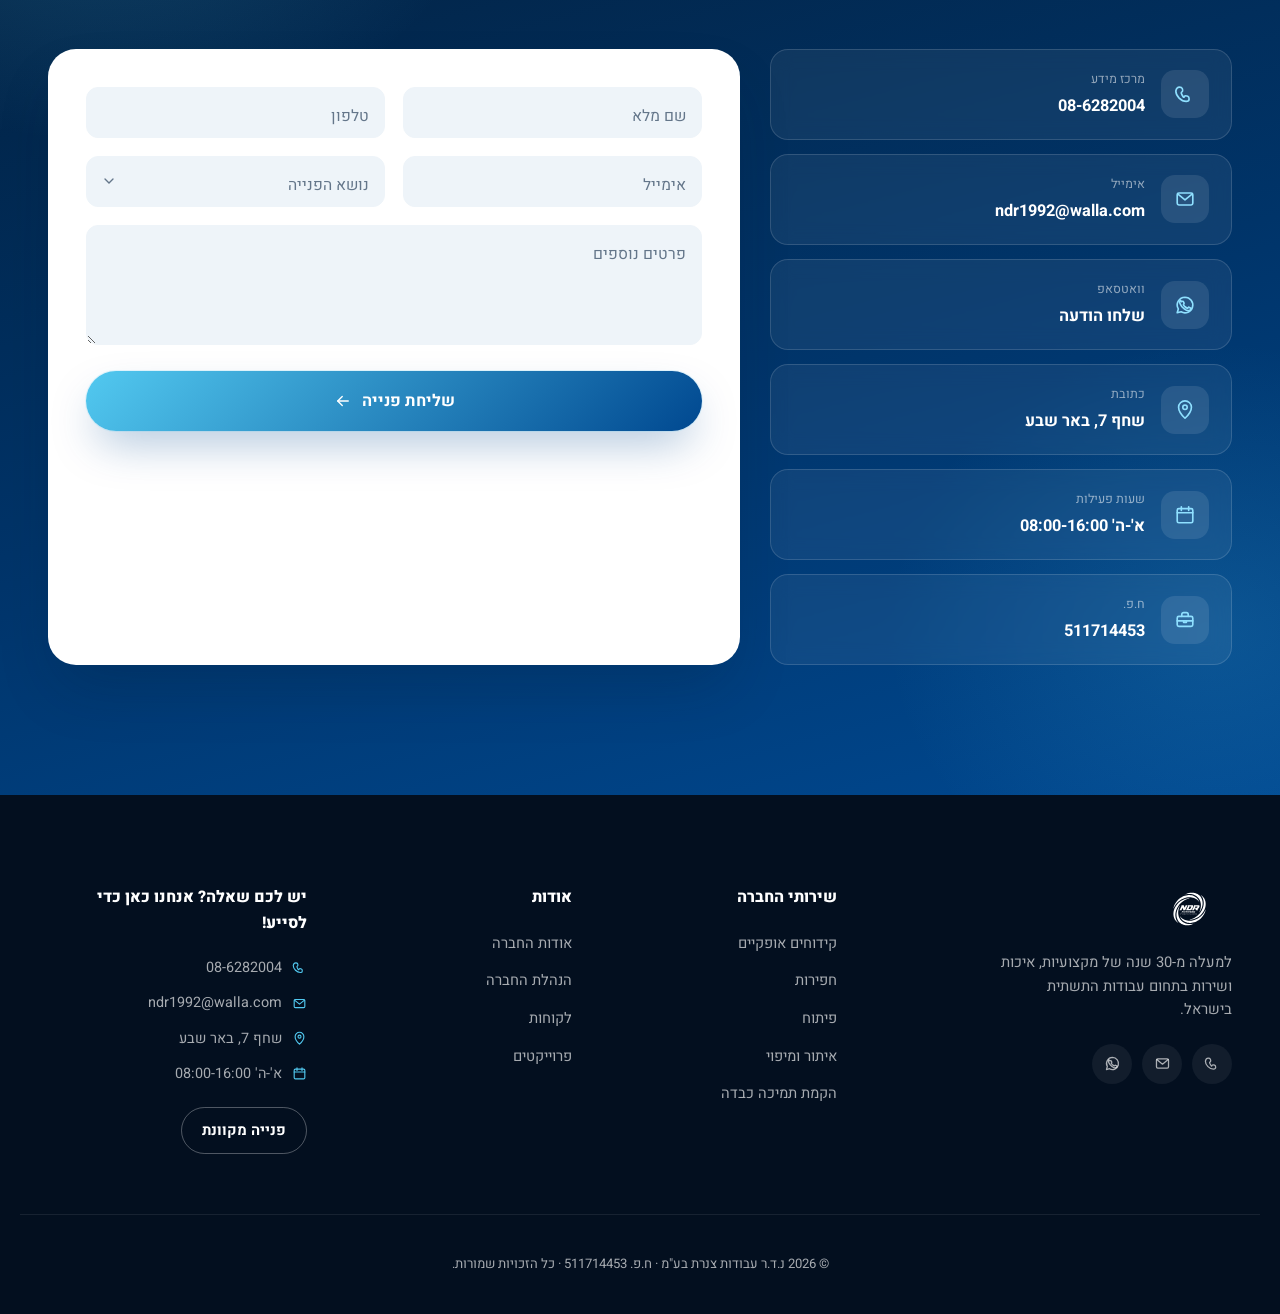
==== commit dc2e347e: "Make "מה כולל השירות" items editable, addable and removable Two gaps on the service pages: the list " ====
--- a/index.html
+++ b/index.html
@@ -8,7 +8,7 @@
 <link rel="preconnect" href="https://fonts.googleapis.com">
 <link rel="preconnect" href="https://fonts.gstatic.com" crossorigin="">
 <link href="https://fonts.googleapis.com/css2?family=Heebo:wght@300;400;500;600;700;800;900&amp;display=swap" rel="stylesheet">
-<link rel="stylesheet" href="assets/css/style.css?v=20260825">
+<link rel="stylesheet" href="assets/css/style.css?v=20260825b">
 </head>
 <body>
 
@@ -50,14 +50,14 @@
 </div>
 
 <!-- ===== PROGRESS BAR ===== -->
-<div class="scroll-progress" id="scrollProgress" style="width: 0%;"></div>
+<div class="scroll-progress" id="scrollProgress" style="width: 0%"></div>
 
 <!-- ===== SIDE ICON NAV ===== -->
 <nav class="side-nav" id="sideNav" aria-label="ניווט מהיר">
   <ul>
     <li><a href="#home" data-section="home" class="active"><svg><use href="#i-home"></use></svg><span>בית</span></a></li>
     <li><a href="#about" data-section="about"><svg><use href="#i-info"></use></svg><span>אודות</span></a></li>
-    <li><a href="#services" data-section="services"><svg><use href="#i-tool"></use></svg><span>שירותים</span></a></li>
+    <li><a href="#services" data-section="services" class=""><svg><use href="#i-tool"></use></svg><span>שירותים</span></a></li>
     <li><a href="#values" data-section="values"><svg><use href="#i-award"></use></svg><span>ערכים</span></a></li>
     <li><a href="#team" data-section="team"><svg><use href="#i-users"></use></svg><span>הנהלה</span></a></li>
     <li><a href="#clients" data-section="clients"><svg><use href="#i-briefcase"></use></svg><span>לקוחות</span></a></li>
@@ -151,7 +151,7 @@
     <div class="hero-content container">
       <p class="eyebrow reveal" data-reveal="">נ.ד.ר עבודות צנרת בע"מ · למעלה מ-30 שנות ניסיון</p>
       <h1 class="hero-title reveal" data-reveal="" data-delay="80">בונים את <span class="text-gradient">התשתית</span> של מחר</h1>
-      <p class="hero-sub reveal" data-reveal="" data-delay="160">קידוחים אופקיים, אופטיקה ורשת, חפירות ופיתוח תשתיות — בדיוק, במקצועיות ובאמינות, בכל רחבי הארץ.</p>
+      <p class="hero-sub reveal" data-reveal="" data-delay="160">קידוחים אופקיים, אופטיקה ורשת, חפירות ופיתוח תשתיות - בדיוק, במקצועיות ובאמינות, בכל רחבי הארץ.</p>
       <div class="hero-actions reveal" data-reveal="" data-delay="240">
         <a href="#contact" class="btn btn-primary btn-lg">
           <span>לקבלת הצעת מחיר</span>
@@ -243,7 +243,7 @@
       <div class="section-head">
         <p class="section-eyebrow reveal" data-reveal="">מה אנחנו עושים</p>
         <h2 class="section-title reveal" data-reveal="" data-delay="60">שירותי החברה</h2>
-        <p class="section-sub reveal" data-reveal="" data-delay="120">פתרונות תשתית מקיפים מקצה לקצה — מאיתור וקידוח ועד פיתוח והקמה</p>
+        <p class="section-sub reveal" data-reveal="" data-delay="120">פתרונות תשתית מקיפים מקצה לקצה - מאיתור וקידוח ועד פיתוח והקמה</p>
       </div>
 
       <div class="services-grid">
@@ -367,14 +367,14 @@
       <div class="section-head">
         <p class="section-eyebrow reveal" data-reveal="">האמון שלהם בנו</p>
         <h2 class="section-title reveal" data-reveal="" data-delay="60">בין לקוחותינו</h2>
-        <p class="section-sub reveal" data-reveal="" data-delay="120">מקורות — חברת המים הלאומית, שח"מ מקורות ביצוע, רשות הטבע והגנים, עין נטפים, ה.צ הרשקוביץ ורשויות מקומיות</p>
+        <p class="section-sub reveal" data-reveal="" data-delay="120">מקורות - חברת המים הלאומית, שח"מ מקורות ביצוע, רשות הטבע והגנים, עין נטפים, ה.צ הרשקוביץ ורשויות מקומיות</p>
       </div>
     </div>
 
     <div class="marquee reveal" data-reveal="">
       <div class="marquee-track">
-        <span>מקורות — חברת המים הלאומית</span><span>שח"מ מקורות ביצוע</span><span>רשות הטבע והגנים</span><span>עין נטפים</span><span>ה.צ הרשקוביץ</span><span>רשויות מקומיות</span>
-        <span>מקורות — חברת המים הלאומית</span><span>שח"מ מקורות ביצוע</span><span>רשות הטבע והגנים</span><span>עין נטפים</span><span>ה.צ הרשקוביץ</span><span>רשויות מקומיות</span>
+        <span>מקורות - חברת המים הלאומית</span><span>שח"מ מקורות ביצוע</span><span>רשות הטבע והגנים</span><span>עין נטפים</span><span>ה.צ הרשקוביץ</span><span>רשויות מקומיות</span>
+        <span>מקורות - חברת המים הלאומית</span><span>שח"מ מקורות ביצוע</span><span>רשות הטבע והגנים</span><span>עין נטפים</span><span>ה.צ הרשקוביץ</span><span>רשויות מקומיות</span>
       </div>
     </div>
   </section>
@@ -434,7 +434,7 @@
           <div class="project-info">
             <span class="project-year"><svg><use href="#i-calendar"></use></svg> 2023</span>
             <h3>קו מחלק לתל שבע</h3>
-            <p>קו מים חדש מפלדה 20", כולל חציית מסילת הרכבת באר שבע–דימונה בקידוח אופקי וגשרון עילי מעל נחל חברון.</p>
+            <p>קו מים חדש מפלדה 20", כולל חציית מסילת הרכבת באר שבע-דימונה בקידוח אופקי וגשרון עילי מעל נחל חברון.</p>
             <button class="card-link" data-open-project="p5"><span>לפרטי הפרויקט</span><svg><use href="#i-arrow"></use></svg></button>
           </div>
         </article>
@@ -562,7 +562,7 @@
           </div>
           <div class="contact-info-card">
             <div class="contact-info-icon"><svg><use href="#i-calendar"></use></svg></div>
-            <div><span>שעות פעילות</span><strong>א'–ה' 08:00–16:00</strong></div>
+            <div><span>שעות פעילות</span><strong>א'-ה' 08:00-16:00</strong></div>
           </div>
           <div class="contact-info-card">
             <div class="contact-info-icon"><svg><use href="#i-briefcase"></use></svg></div>
@@ -658,7 +658,7 @@
         <li><svg><use href="#i-phone"></use></svg> 08-6282004</li>
         <li><svg><use href="#i-mail"></use></svg> ndr1992@walla.com</li>
         <li><svg><use href="#i-pin"></use></svg> שחף 7, באר שבע</li>
-        <li><svg><use href="#i-calendar"></use></svg> א'–ה' 08:00–16:00</li>
+        <li><svg><use href="#i-calendar"></use></svg> א'-ה' 08:00-16:00</li>
       </ul>
       <a href="#contact" class="btn btn-outline-light btn-sm">פנייה מקוונת</a>
     </div>
@@ -677,7 +677,11 @@
   <svg><use href="#i-whatsapp"></use></svg>
 </a>
 
-<script src="assets/js/main.js?v=20260825"></script>
+<script src="assets/js/main.js?v=20260825b"></script>
+
+
+
+
 
 
 
--- a/assets/css/style.css
+++ b/assets/css/style.css
@@ -1,5 +1,5 @@
 /* =========================================================
-   נ.ד.ר עבודות צנרת — Stylesheet
+   נ.ד.ר עבודות צנרת - Stylesheet
 ========================================================= */
 
 :root{
@@ -343,7 +343,7 @@
 .hero-media{ position:absolute; inset:0; z-index:0; }
 .hero-media img{ width:100%; height:100%; object-fit:cover; transform: scale(1.08); will-change: transform; }
 
-/* וידאו רקע — יושב מעל התמונה ומופיע רק כשהוא באמת מוכן לנגן,
+/* וידאו רקע - יושב מעל התמונה ומופיע רק כשהוא באמת מוכן לנגן,
    כך שהתמונה משמשת כ-fallback מלא ואין הבהוב או מסך שחור */
 .hero-media video{
   position:absolute; inset:0;
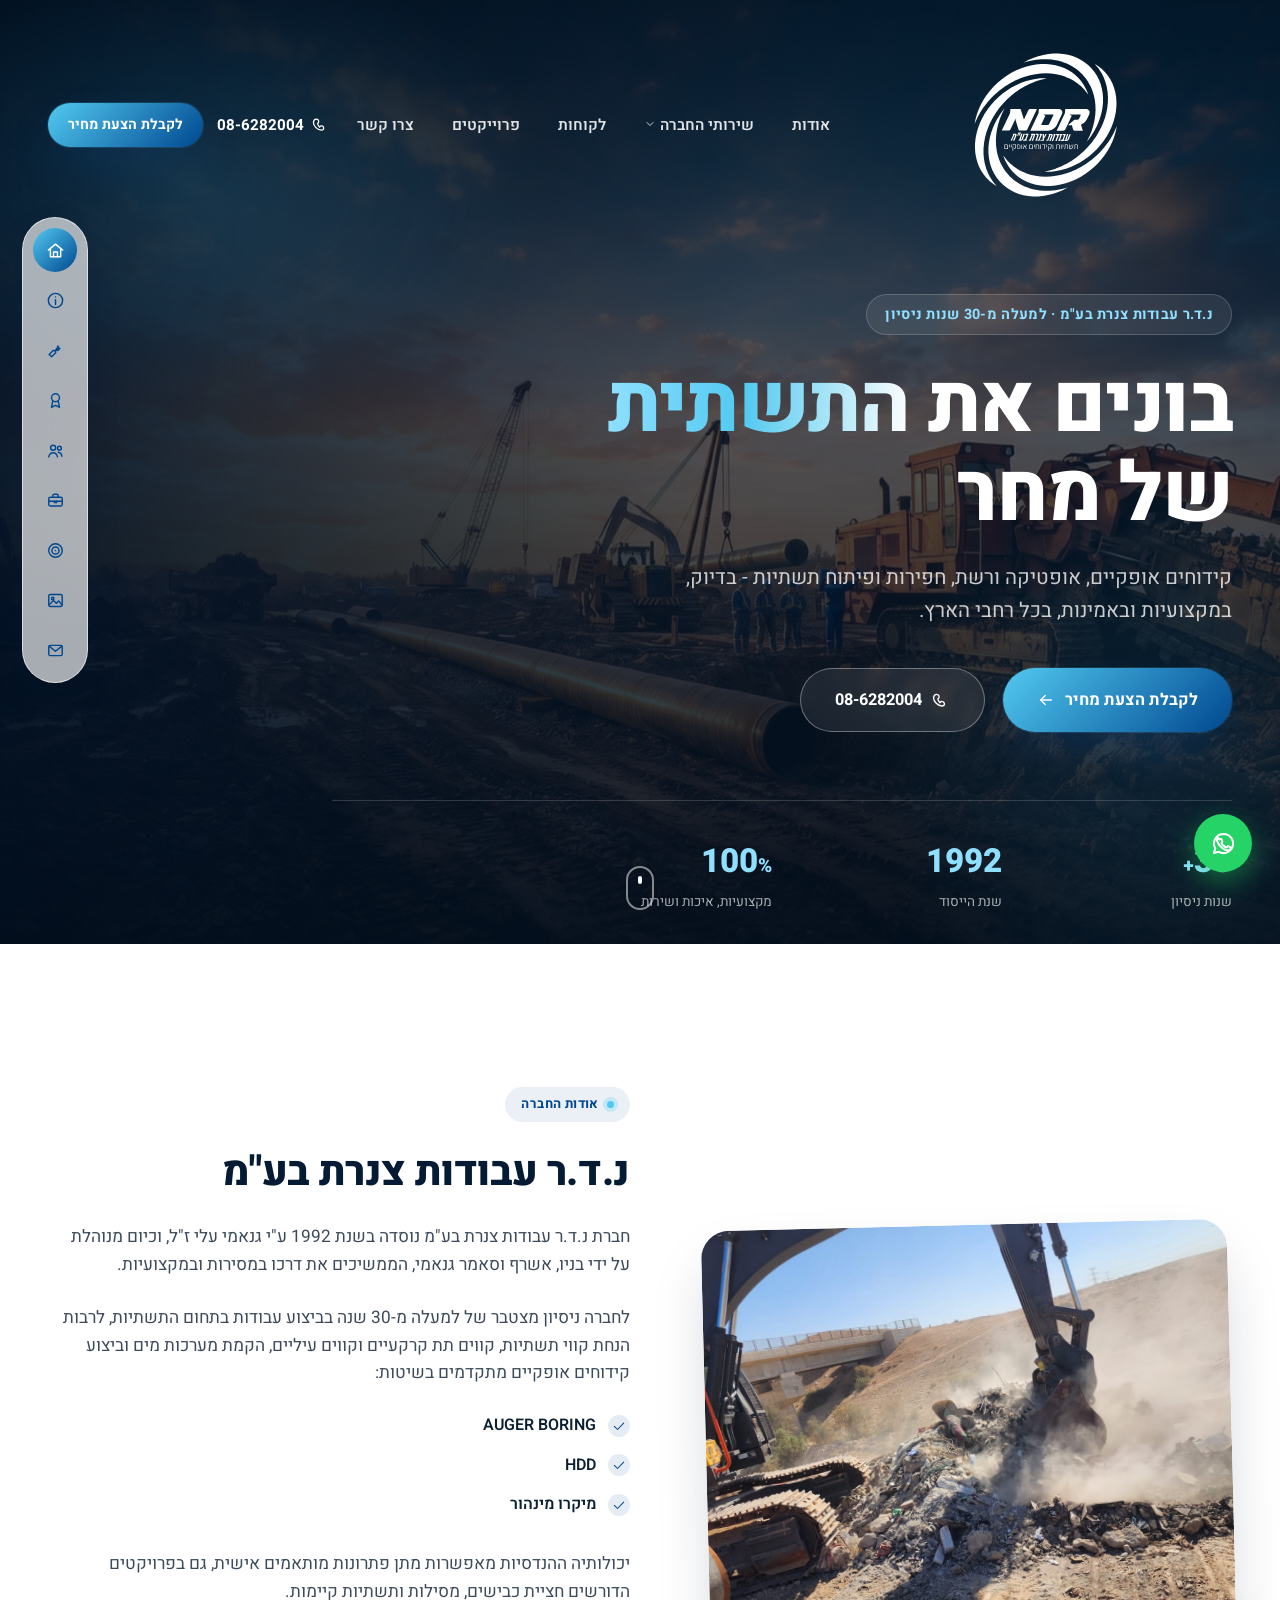
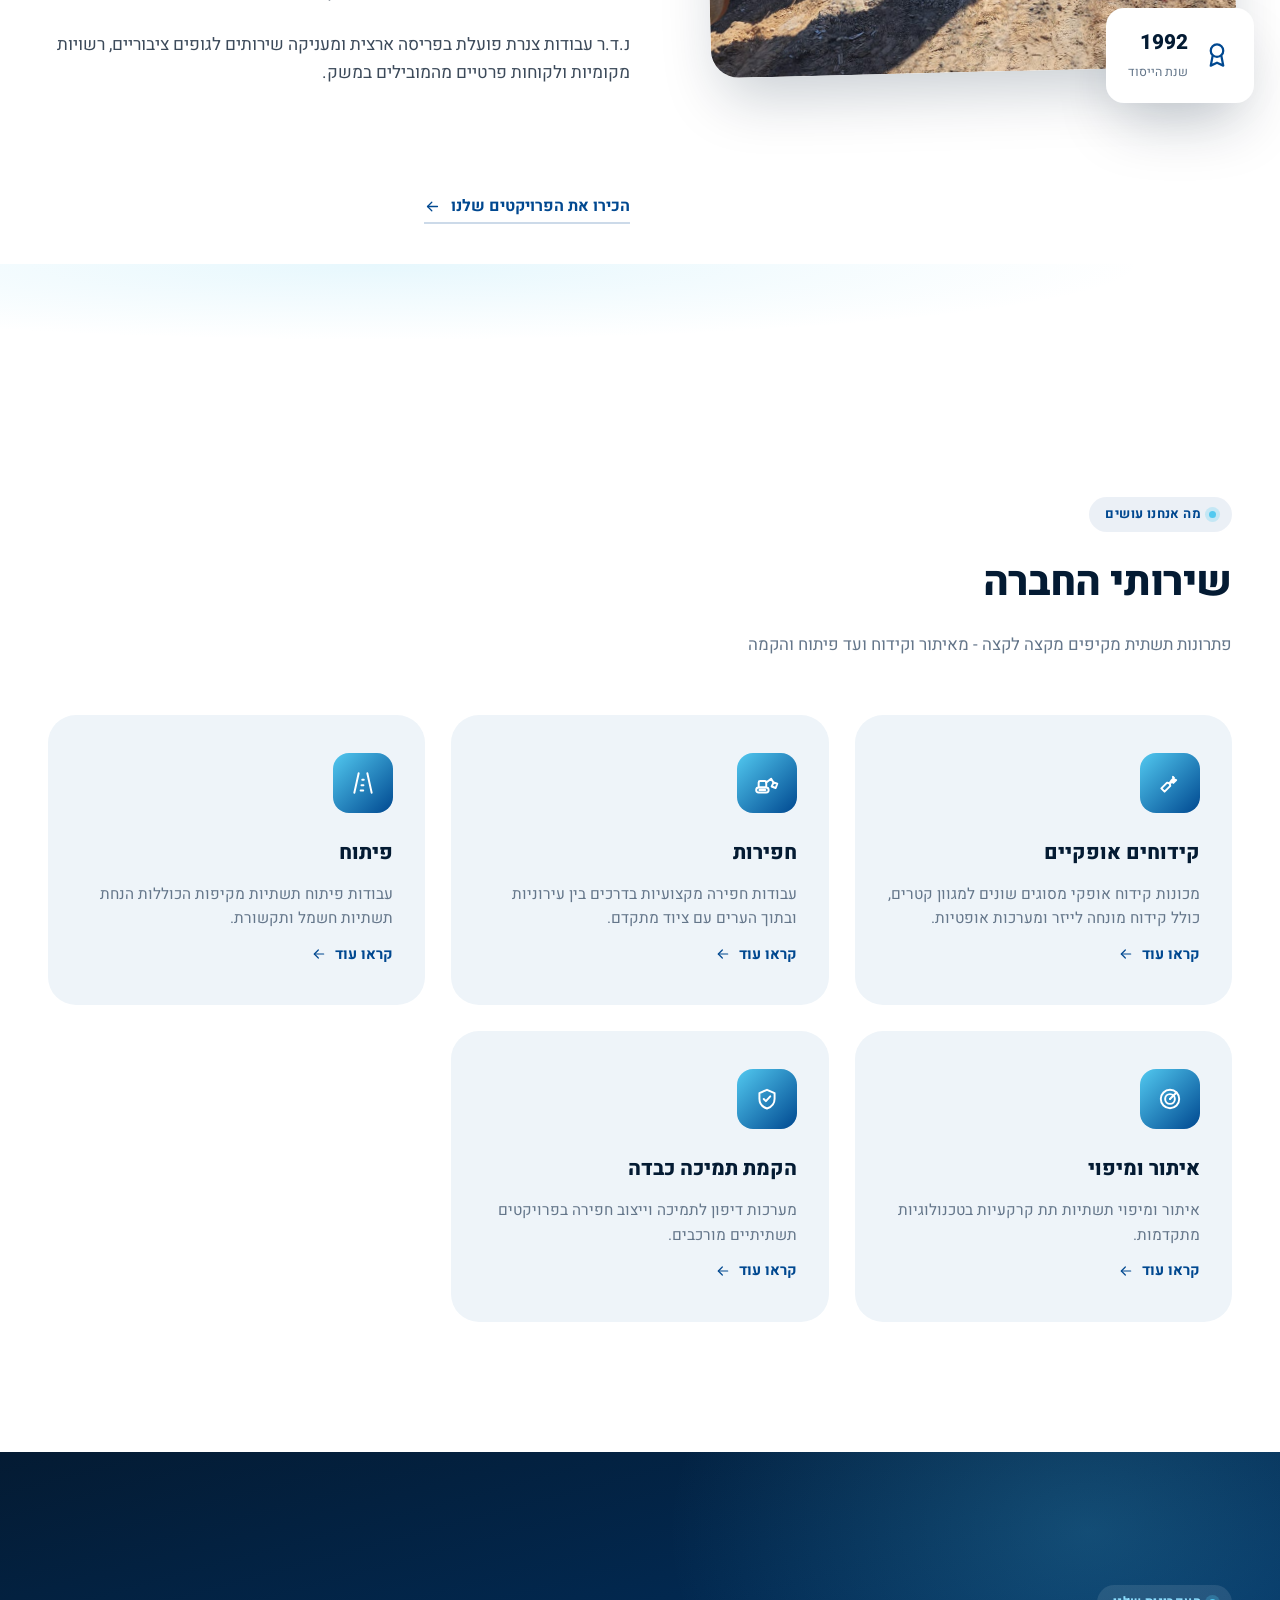
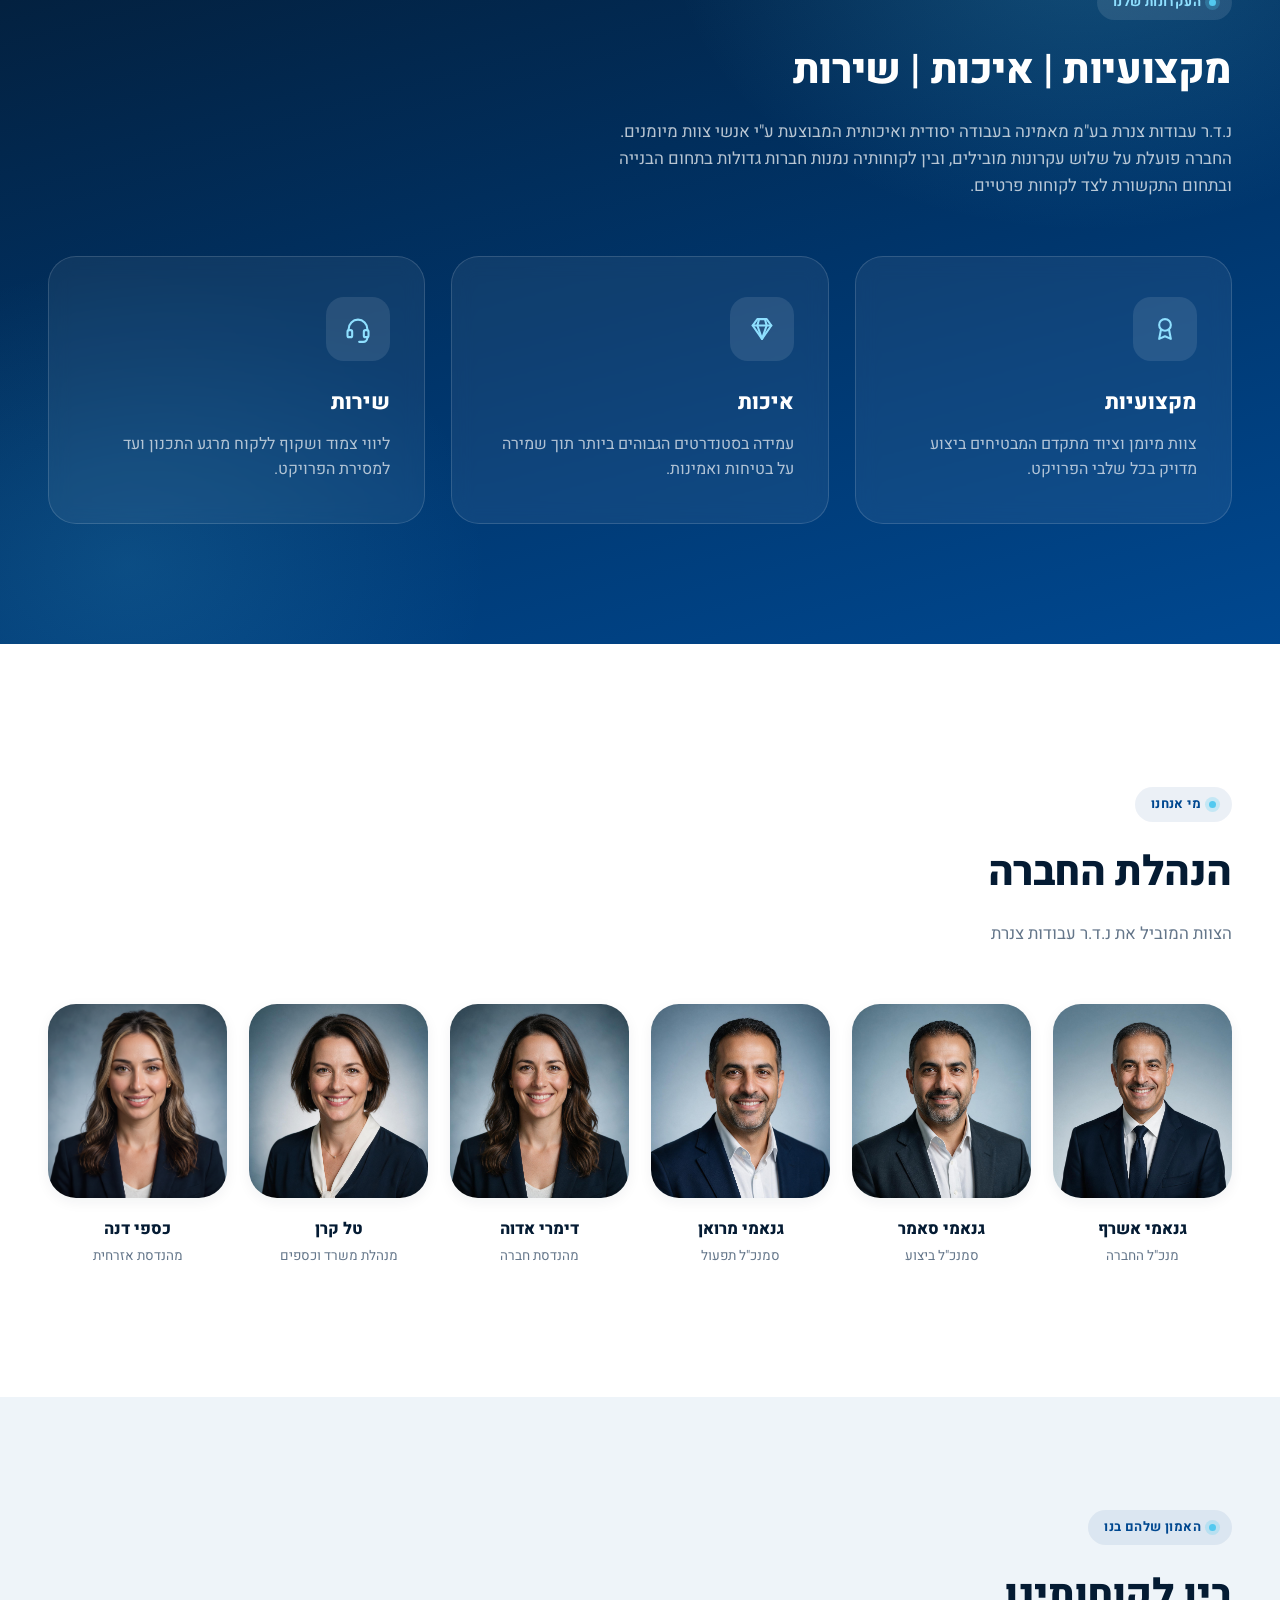
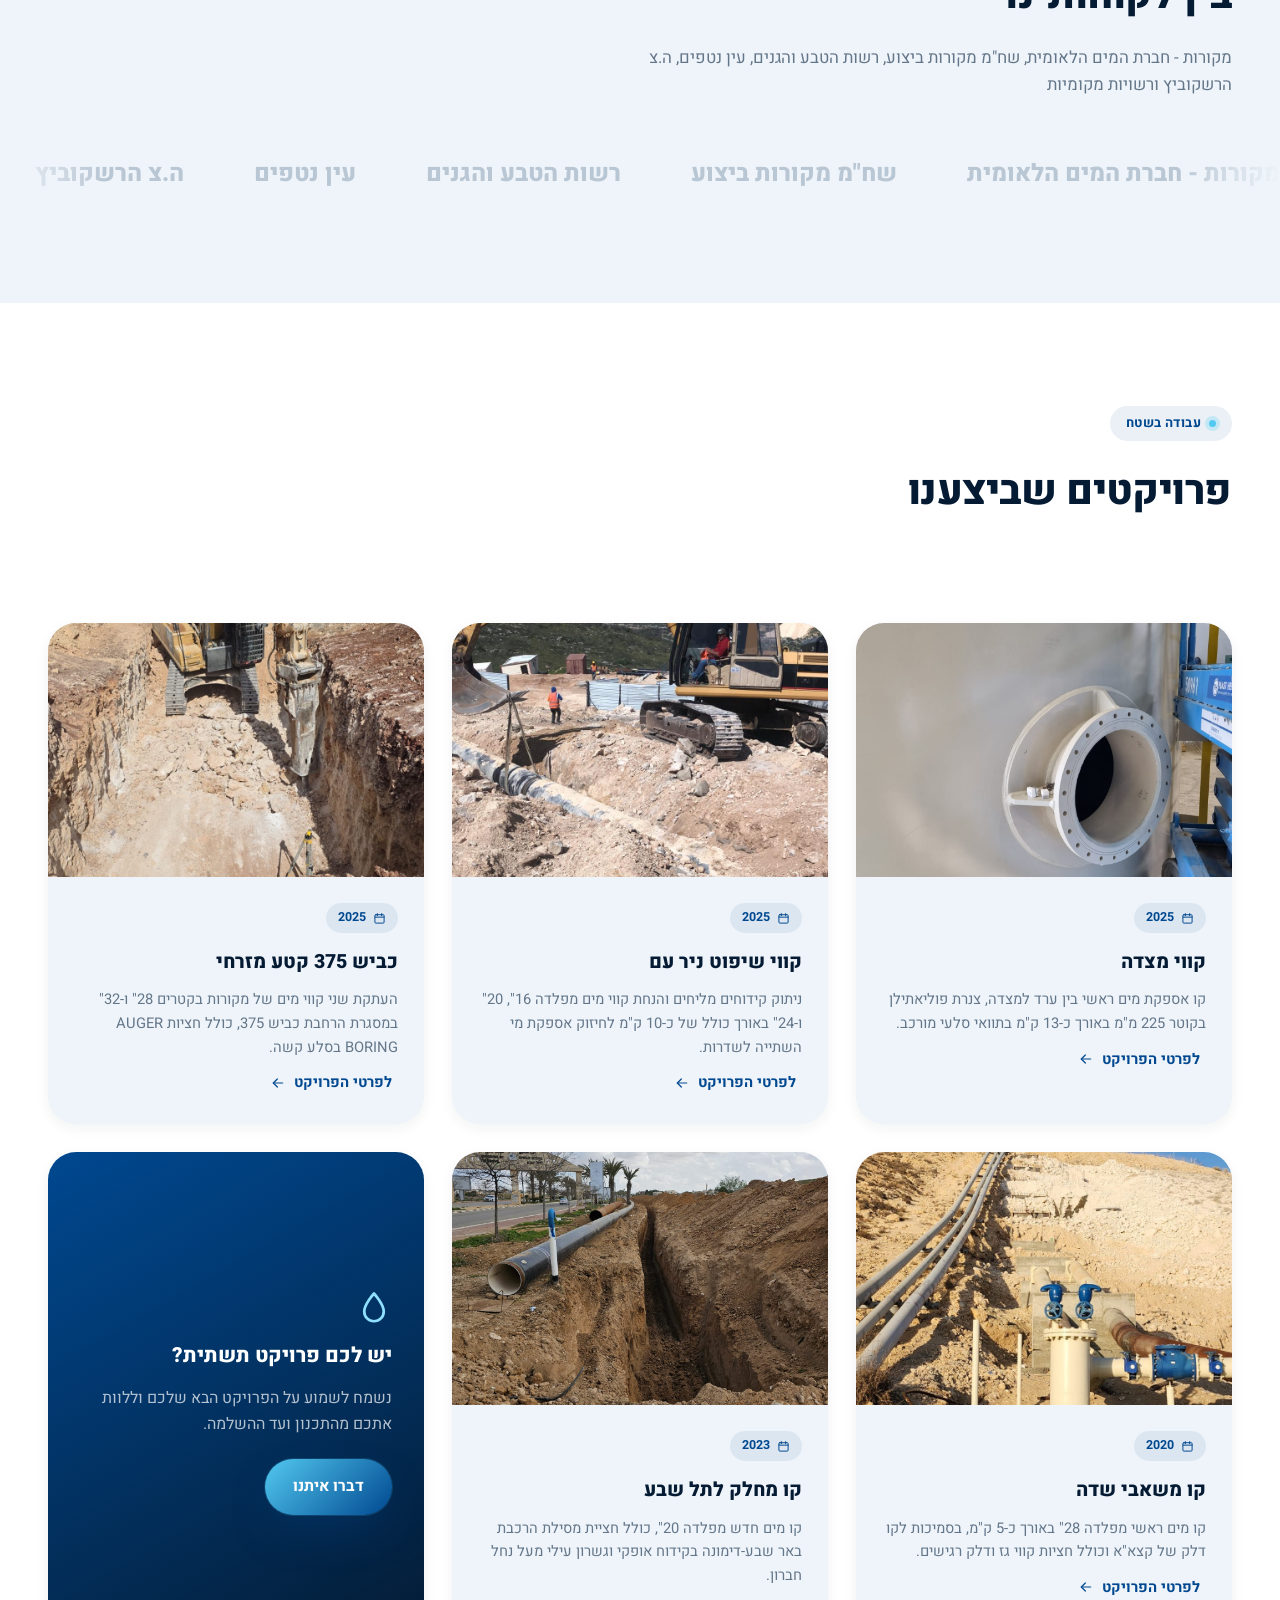
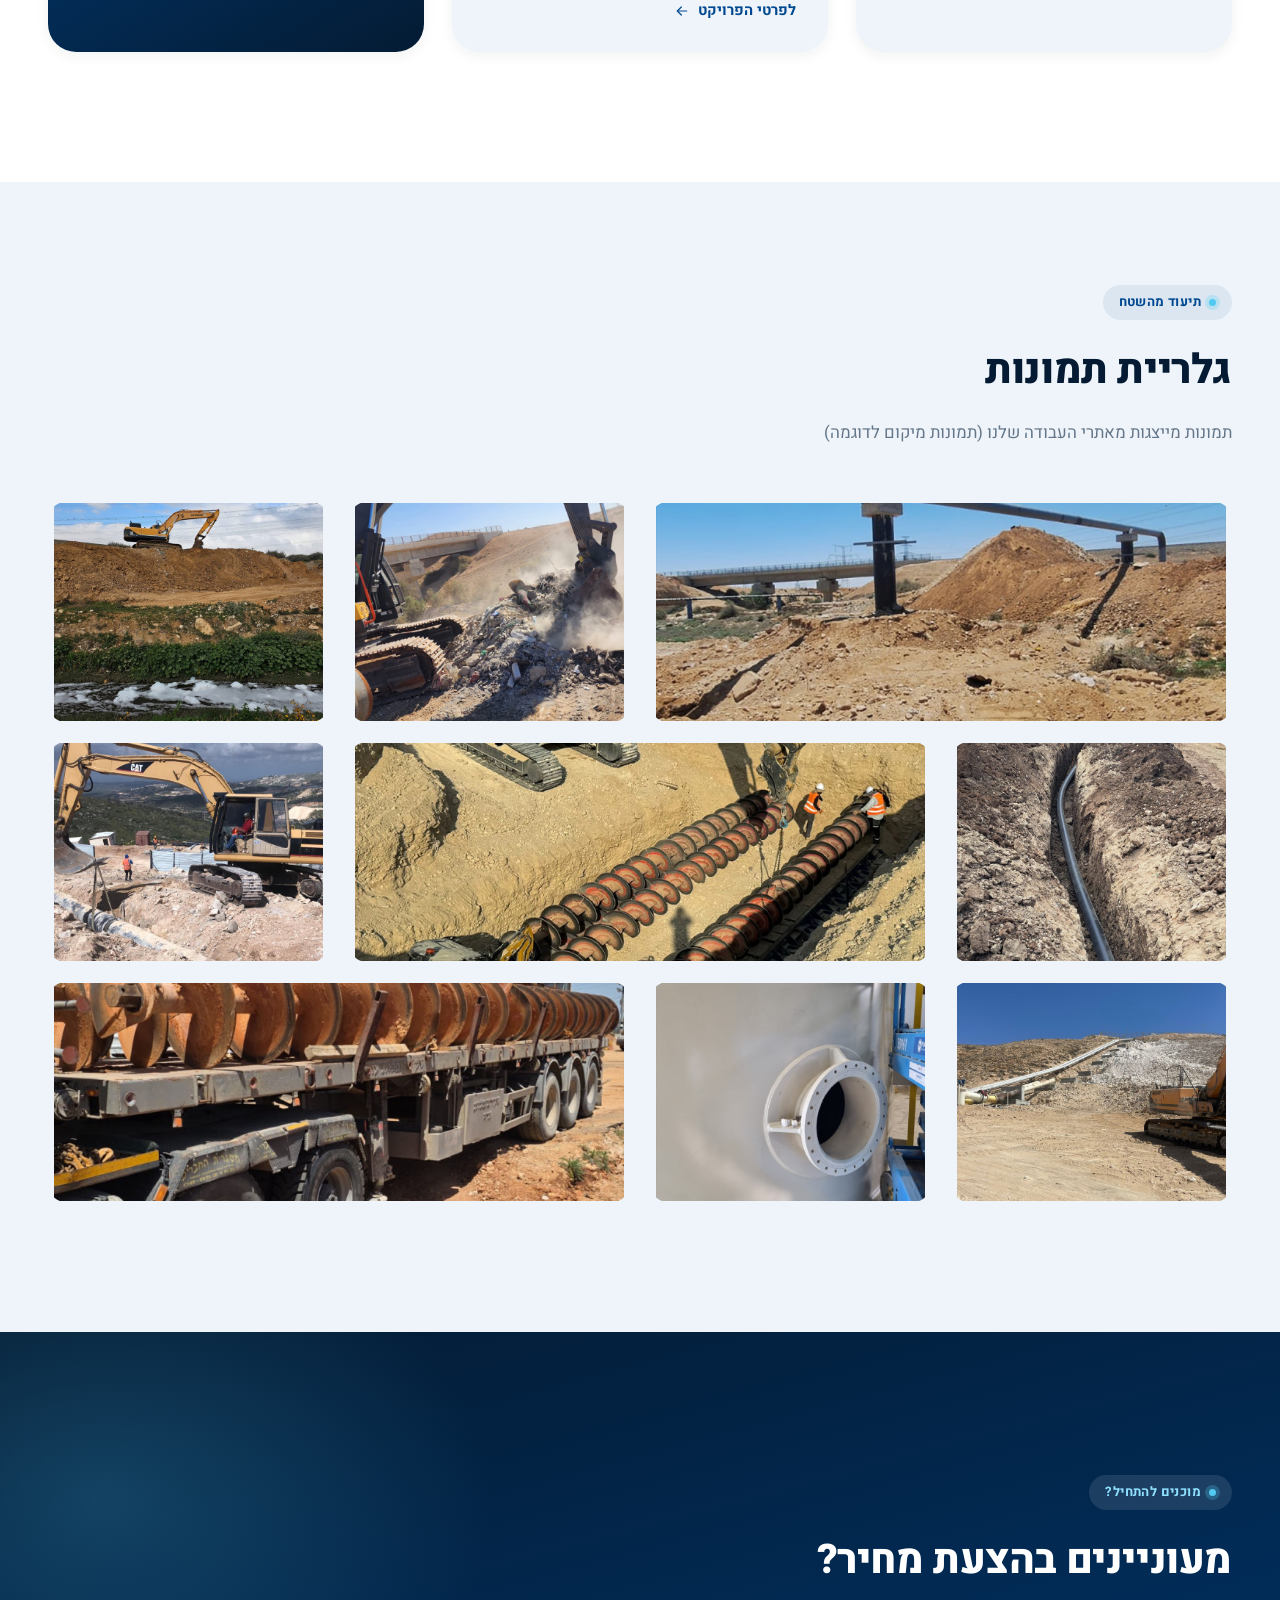
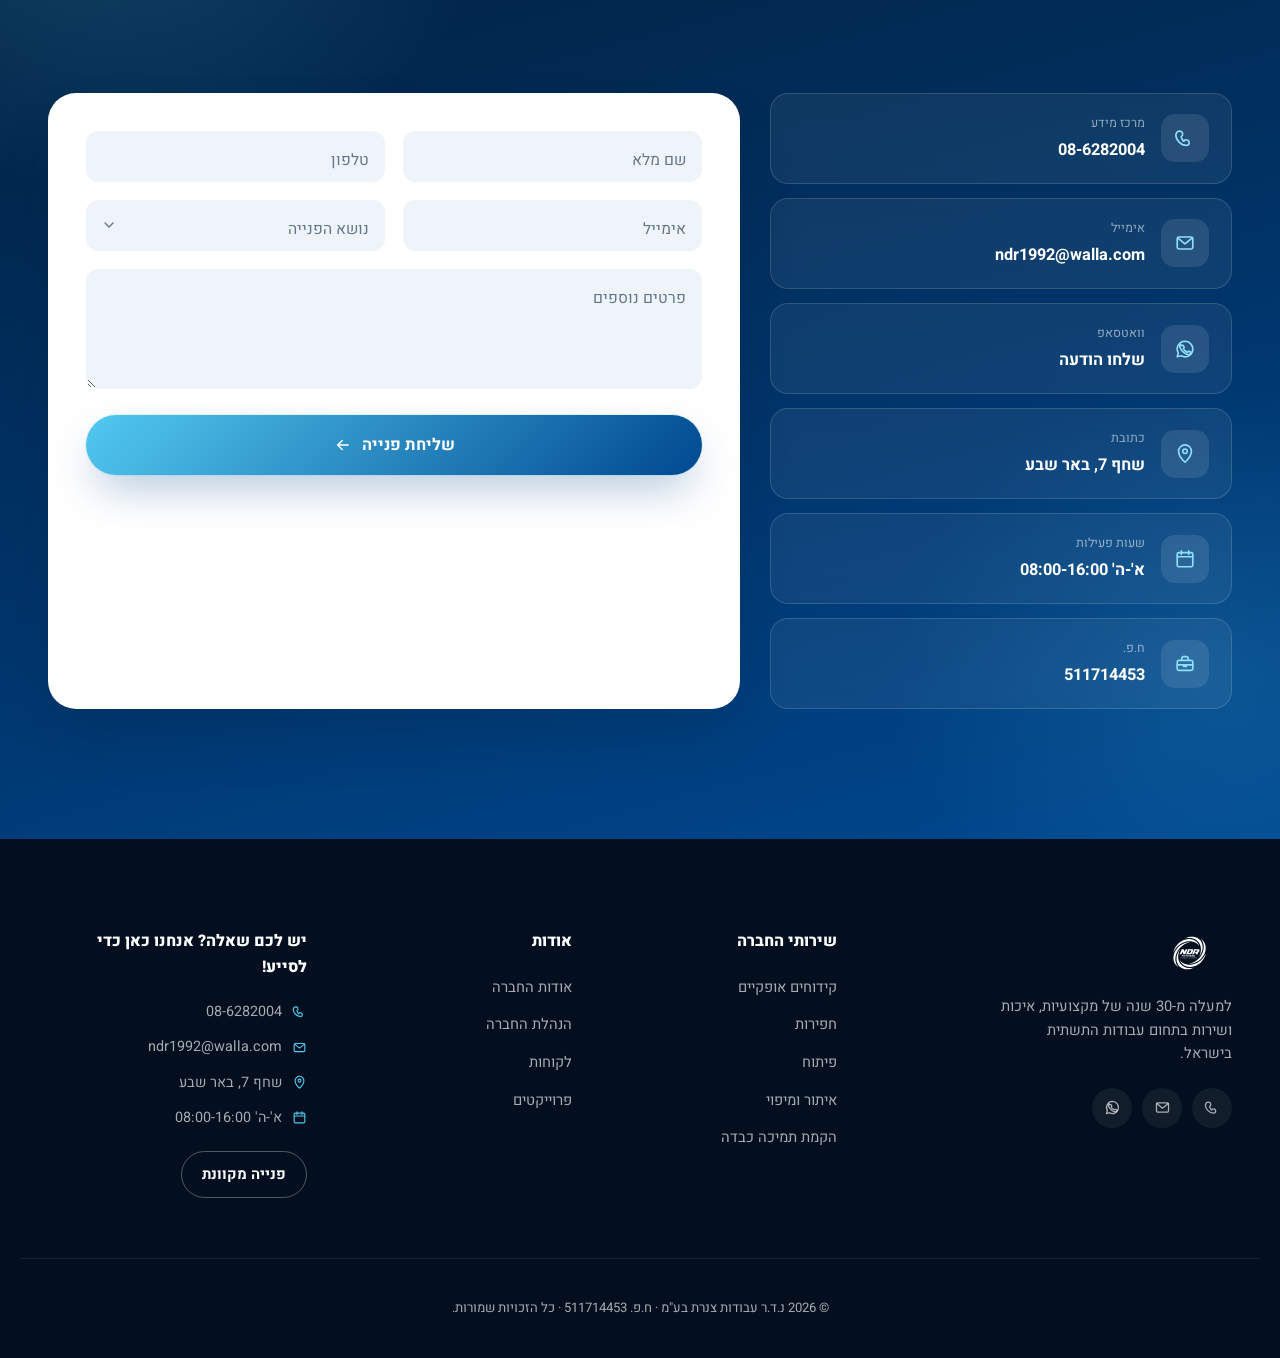
==== commit 72d44a67: "Grow the header logo another 50% (140px -> 210px) Header grows with it (172 -> 250px, 190px scrolled" ====
--- a/index.html
+++ b/index.html
@@ -8,7 +8,7 @@
 <link rel="preconnect" href="https://fonts.googleapis.com">
 <link rel="preconnect" href="https://fonts.gstatic.com" crossorigin="">
 <link href="https://fonts.googleapis.com/css2?family=Heebo:wght@300;400;500;600;700;800;900&amp;display=swap" rel="stylesheet">
-<link rel="stylesheet" href="assets/css/style.css?v=20260825b">
+<link rel="stylesheet" href="assets/css/style.css?v=20260825c">
 </head>
 <body>
 
@@ -677,7 +677,7 @@
   <svg><use href="#i-whatsapp"></use></svg>
 </a>
 
-<script src="assets/js/main.js?v=20260825b"></script>
+<script src="assets/js/main.js?v=20260825c"></script>
 
 
 
--- a/assets/css/style.css
+++ b/assets/css/style.css
@@ -30,7 +30,7 @@
   --ease: cubic-bezier(.16,.84,.36,1);
   --ease-soft: cubic-bezier(.4,0,.2,1);
 
-  --header-h: 172px;
+  --header-h: 250px;
 }
 
 *,*::before,*::after{ box-sizing: border-box; }
@@ -223,7 +223,7 @@
   transition: background .4s var(--ease-soft), box-shadow .4s, height .3s;
 }
 .header-inner{ display:flex; align-items:center; justify-content:space-between; width:100%; }
-.brand-logo{ height: 140px; width:auto; transition: filter .4s, height .3s; filter: brightness(0) invert(1); }
+.brand-logo{ height: 210px; width:auto; transition: filter .4s, height .3s; filter: brightness(0) invert(1); }
 .main-menu ul{ display:flex; gap: 6px; }
 .main-menu a{
   display:inline-block; padding: 10px 16px; border-radius: 100px;
@@ -242,9 +242,9 @@
   background: rgba(255,255,255,.85);
   backdrop-filter: blur(18px) saturate(160%);
   box-shadow: 0 6px 24px rgba(4,27,51,.08);
-  height: 132px;
-}
-.site-header.is-scrolled .brand-logo{ filter:none; height:100px; }
+  height: 190px;
+}
+.site-header.is-scrolled .brand-logo{ filter:none; height:150px; }
 .site-header.is-scrolled .main-menu a{ color: var(--ink); }
 .site-header.is-scrolled .main-menu a:hover{ background: var(--gray-100); color: var(--blue-dark); }
 .site-header.is-scrolled .header-phone{ color: var(--navy); }
@@ -299,16 +299,16 @@
   .header-actions .btn-sm{ display:none; }
 }
 @media (max-width: 900px){
-  :root{ --header-h: 120px; }
-  .brand-logo{ height: 92px; }
-  .site-header.is-scrolled{ height: 96px; }
-  .site-header.is-scrolled .brand-logo{ height: 72px; }
+  :root{ --header-h: 172px; }
+  .brand-logo{ height: 138px; }
+  .site-header.is-scrolled{ height: 134px; }
+  .site-header.is-scrolled .brand-logo{ height: 108px; }
 }
 @media (max-width: 560px){
-  :root{ --header-h: 96px; }
-  .brand-logo{ height: 72px; }
-  .site-header.is-scrolled{ height: 80px; }
-  .site-header.is-scrolled .brand-logo{ height: 58px; }
+  :root{ --header-h: 132px; }
+  .brand-logo{ height: 108px; }
+  .site-header.is-scrolled{ height: 108px; }
+  .site-header.is-scrolled .brand-logo{ height: 87px; }
 }
 
 /* Mobile menu */
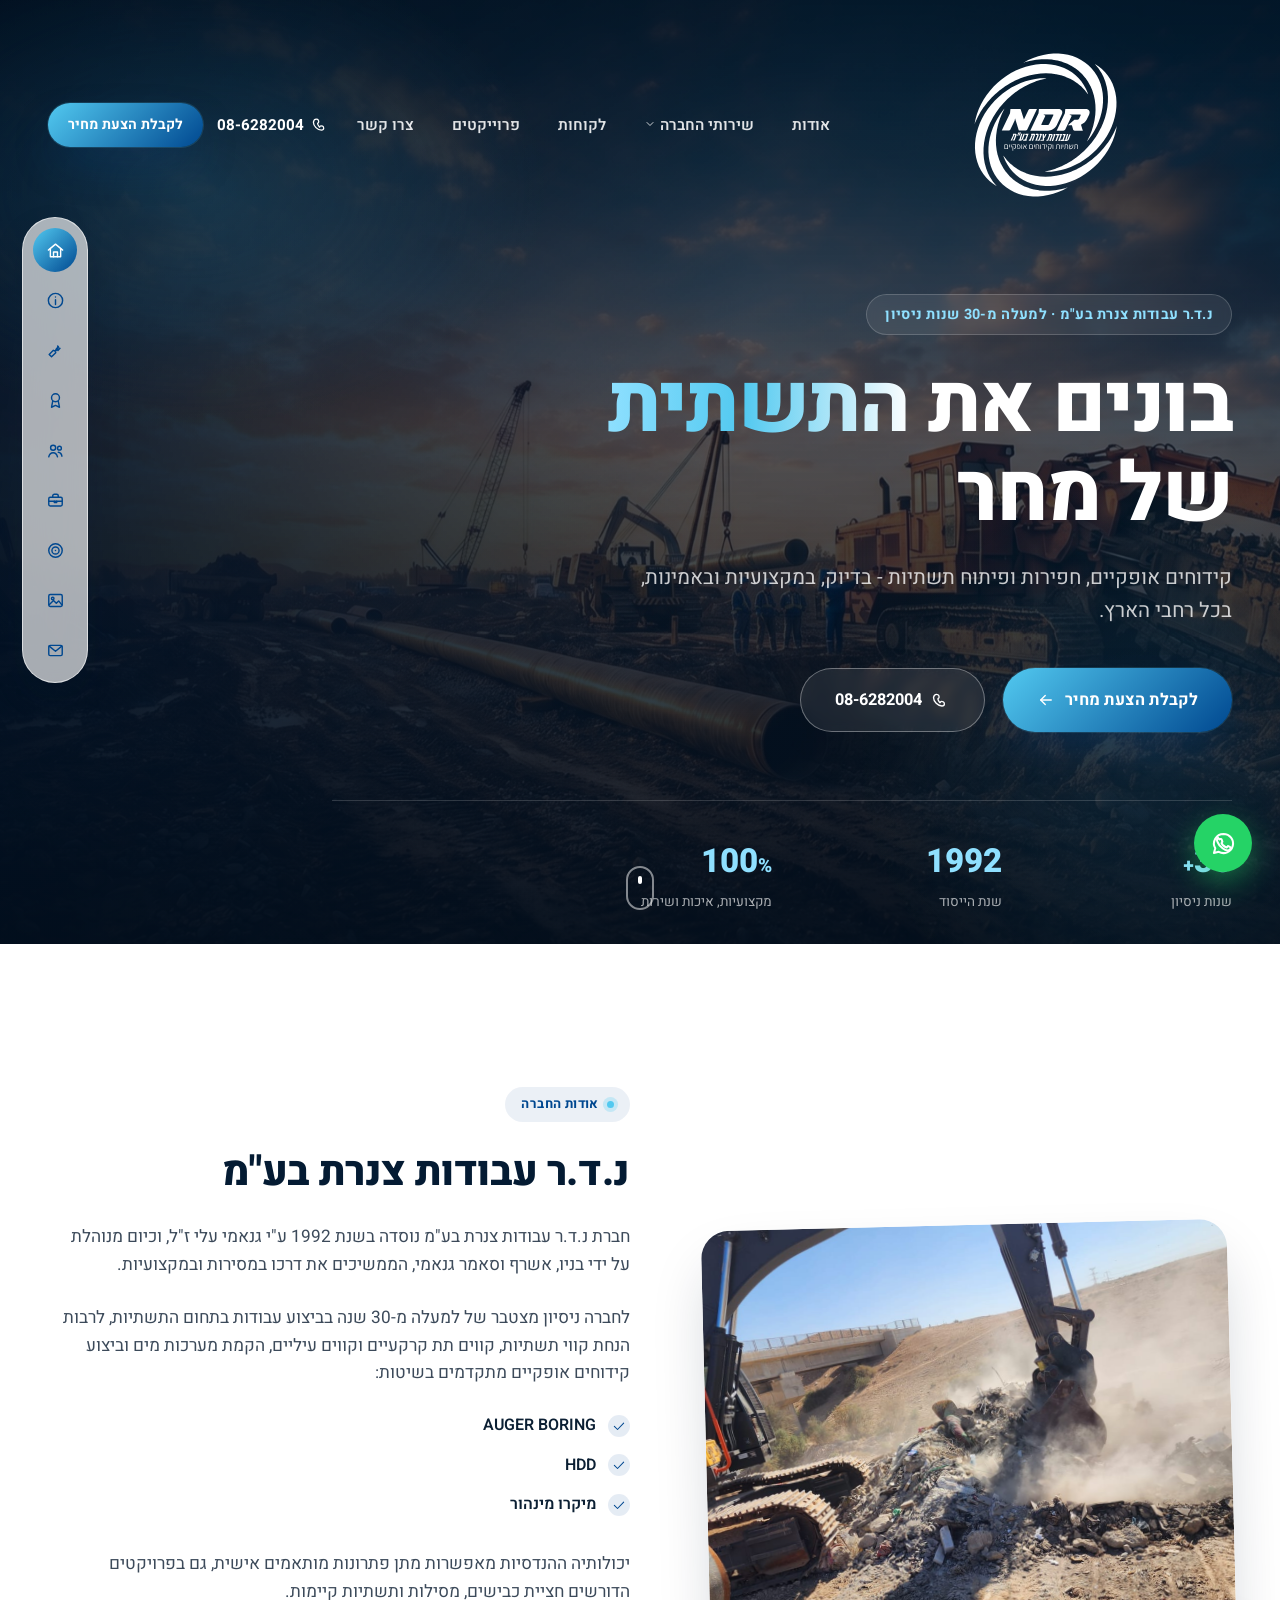
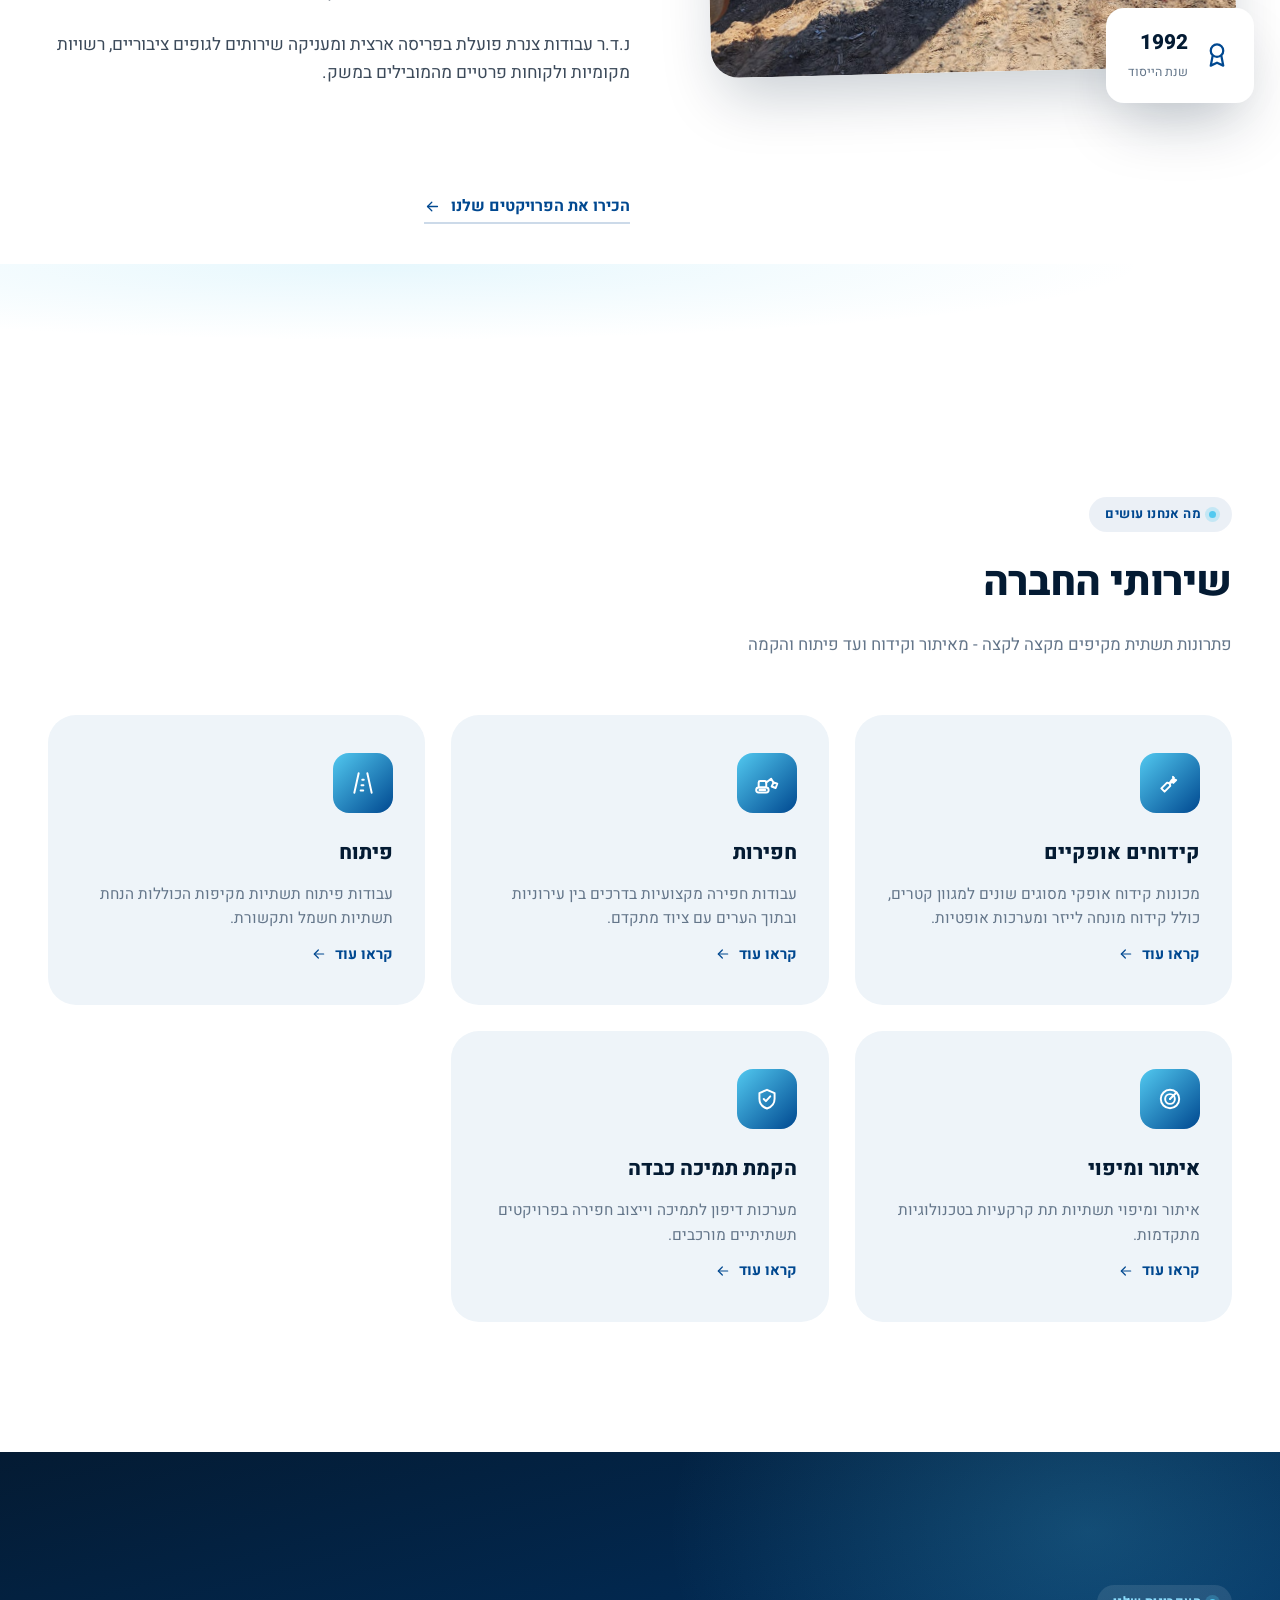
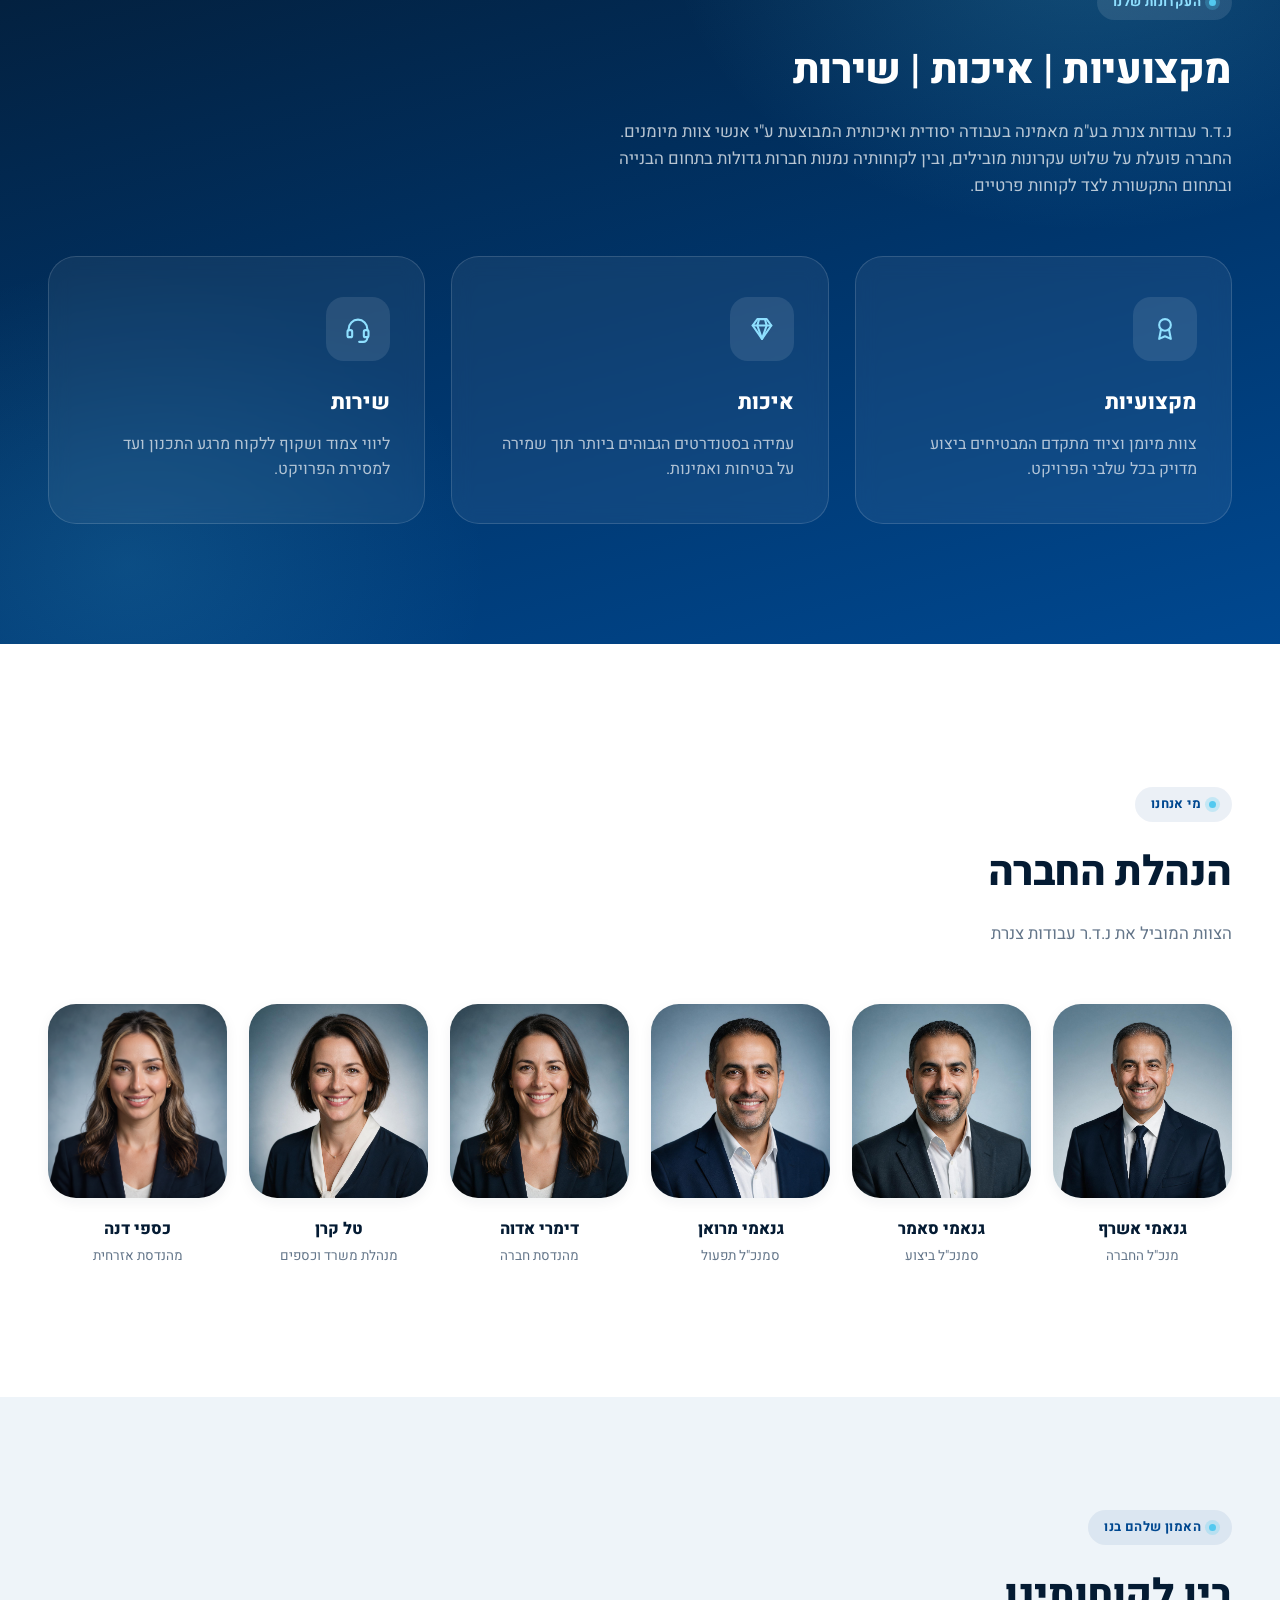
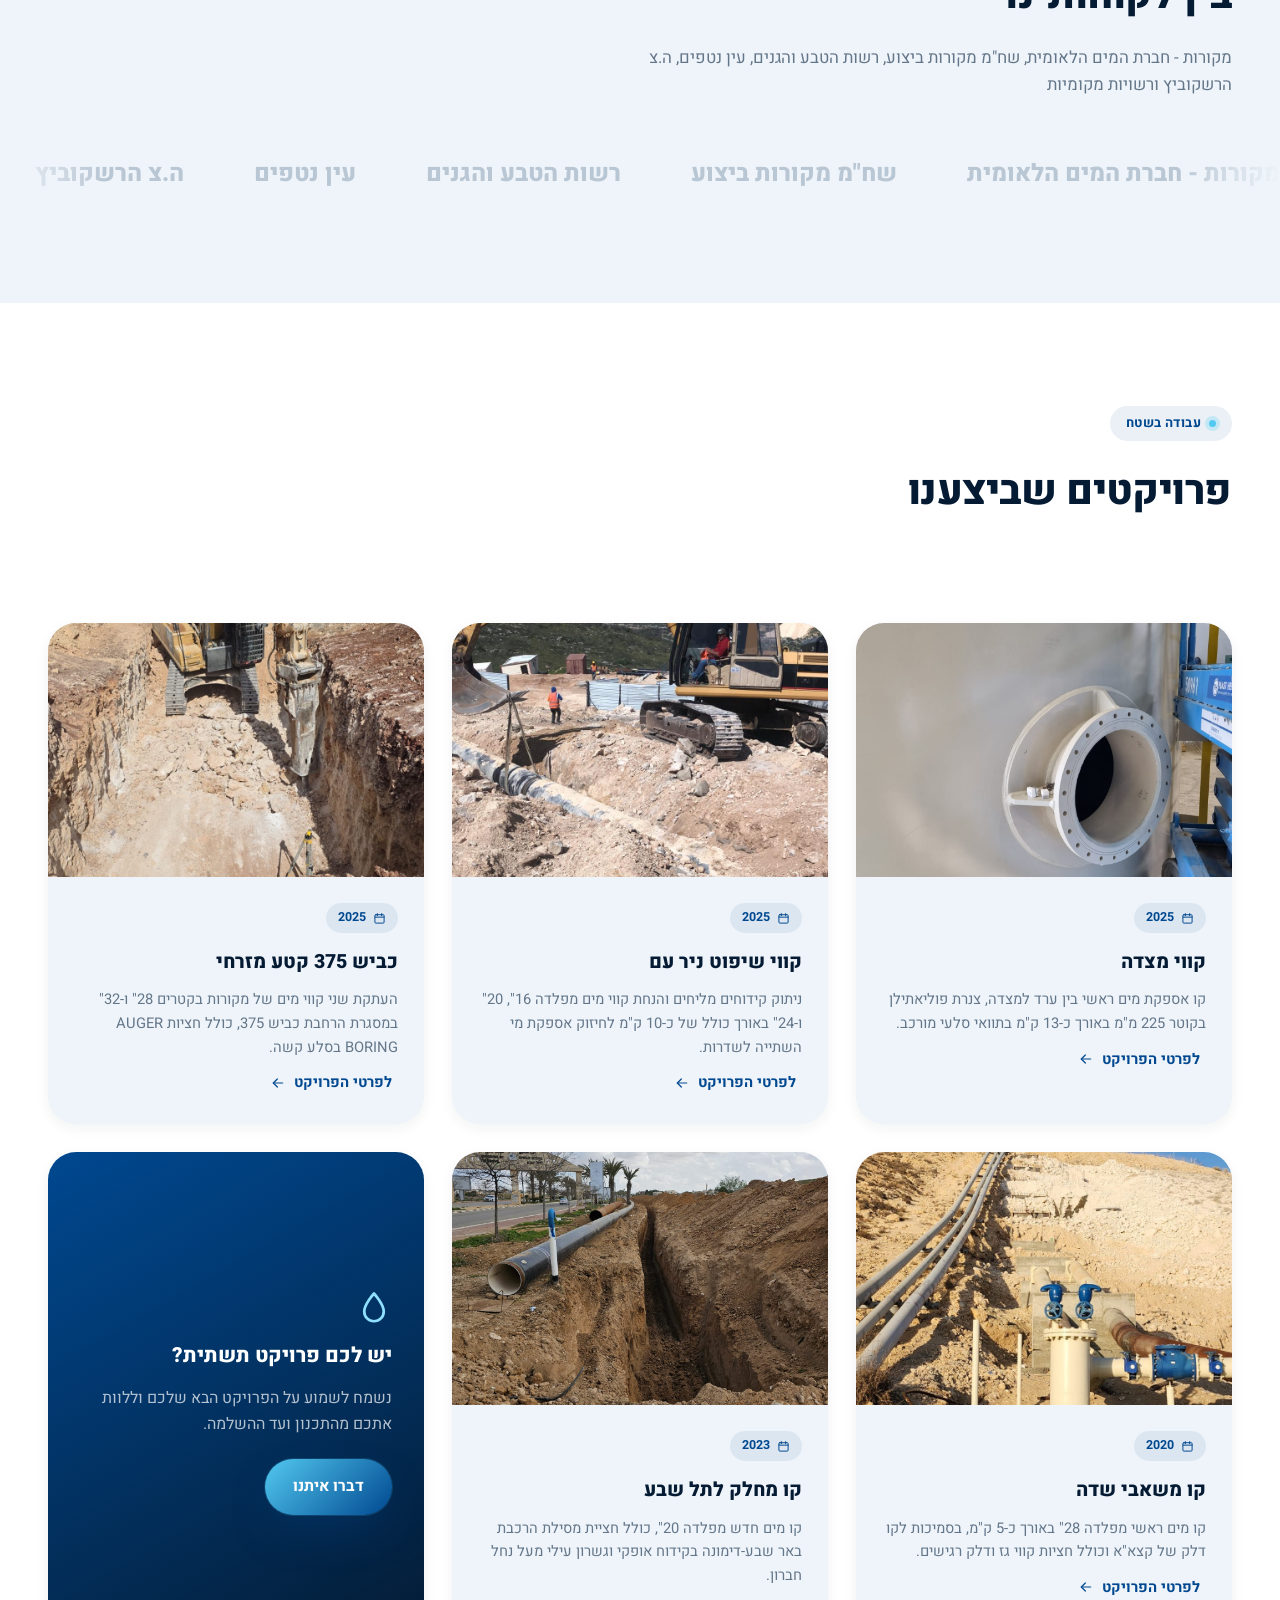
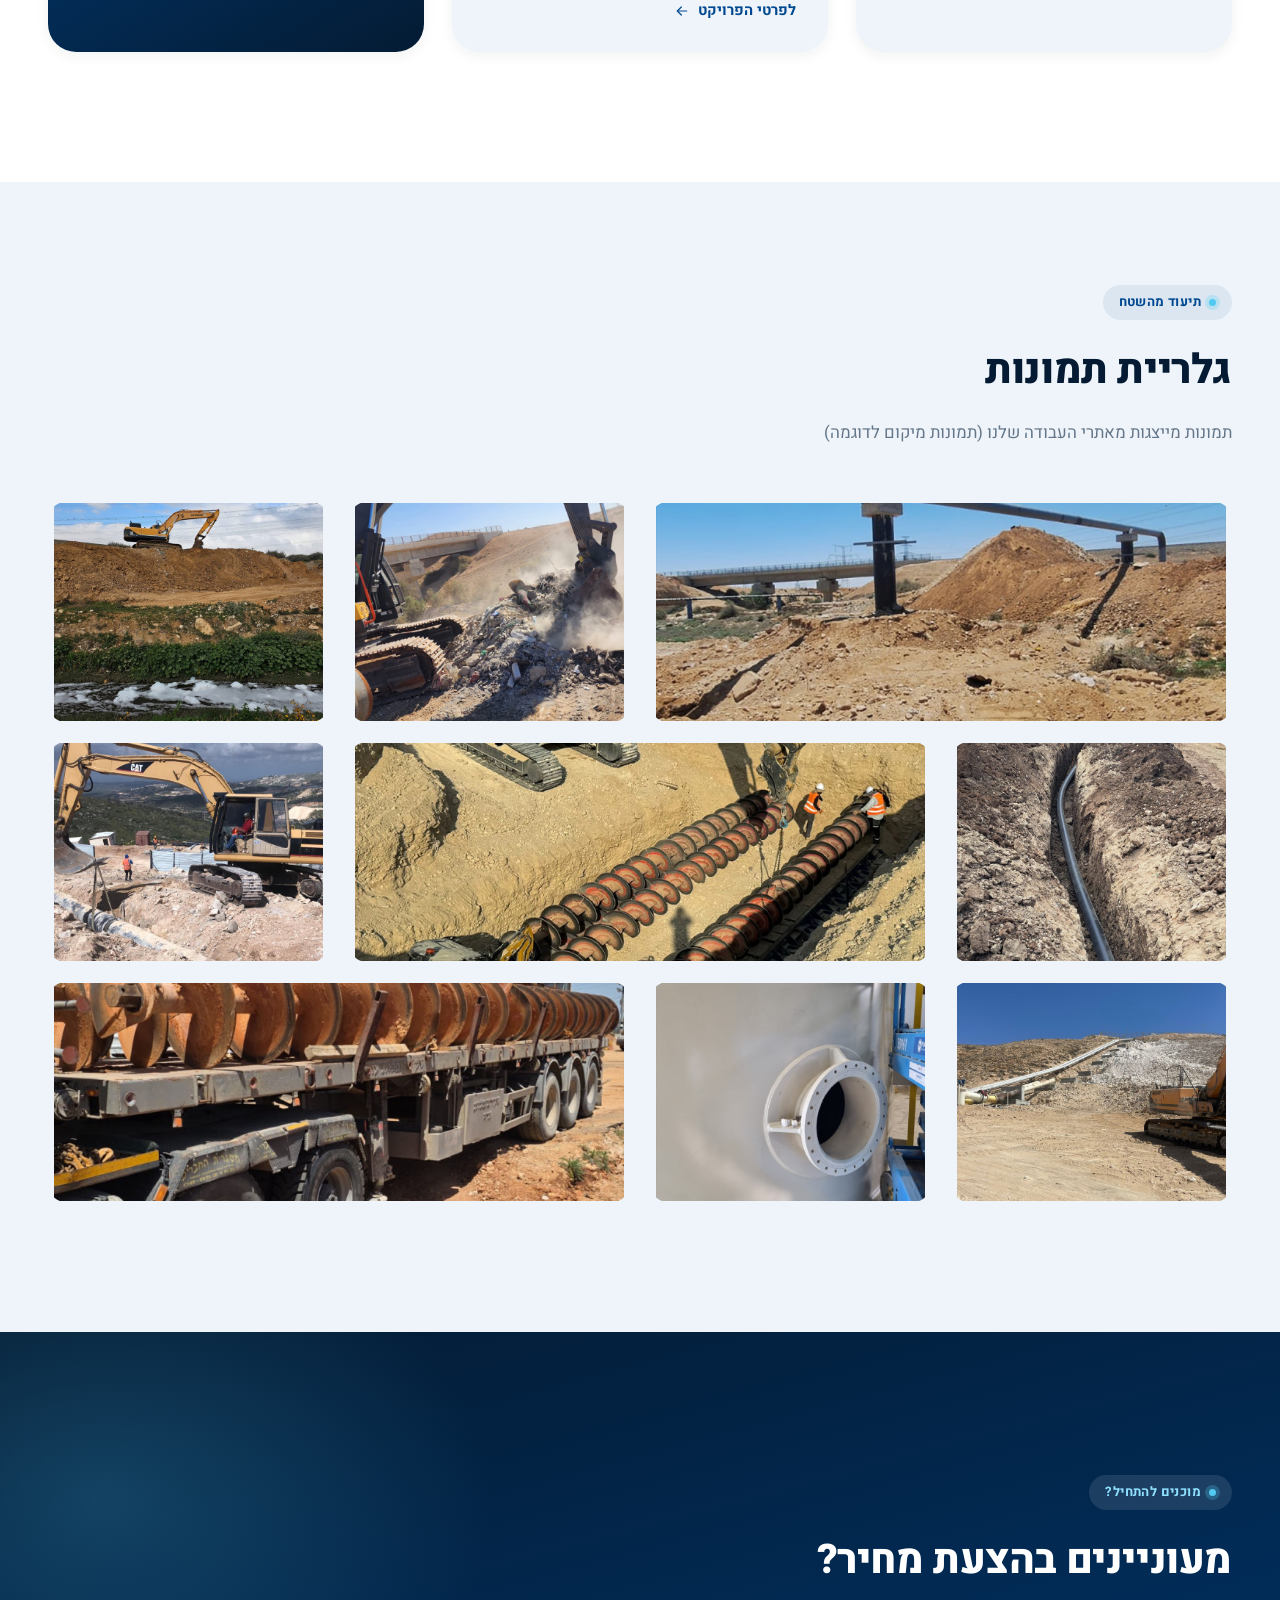
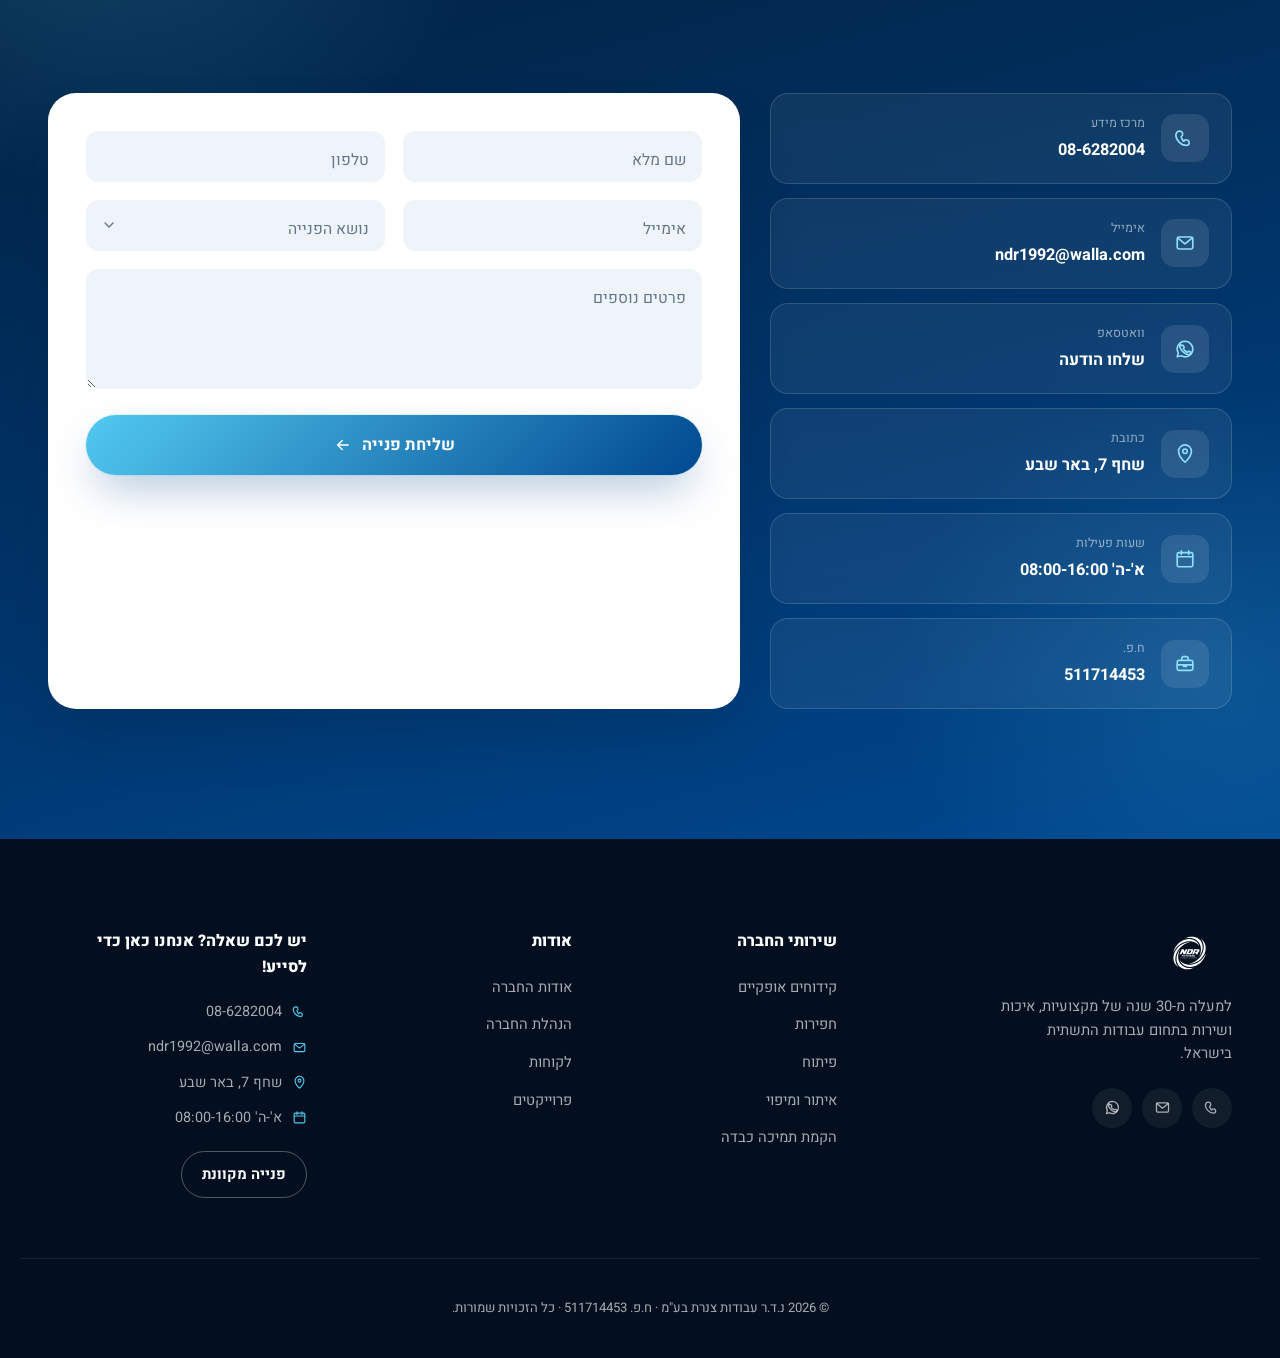
==== commit 4235f094: "Drop the removed fiber service from the hero subtitle The hero still listed "אופטיקה ורשת" among the" ====
--- a/index.html
+++ b/index.html
@@ -57,7 +57,7 @@
   <ul>
     <li><a href="#home" data-section="home" class="active"><svg><use href="#i-home"></use></svg><span>בית</span></a></li>
     <li><a href="#about" data-section="about"><svg><use href="#i-info"></use></svg><span>אודות</span></a></li>
-    <li><a href="#services" data-section="services" class=""><svg><use href="#i-tool"></use></svg><span>שירותים</span></a></li>
+    <li><a href="#services" data-section="services"><svg><use href="#i-tool"></use></svg><span>שירותים</span></a></li>
     <li><a href="#values" data-section="values"><svg><use href="#i-award"></use></svg><span>ערכים</span></a></li>
     <li><a href="#team" data-section="team"><svg><use href="#i-users"></use></svg><span>הנהלה</span></a></li>
     <li><a href="#clients" data-section="clients"><svg><use href="#i-briefcase"></use></svg><span>לקוחות</span></a></li>
@@ -151,7 +151,7 @@
     <div class="hero-content container">
       <p class="eyebrow reveal" data-reveal="">נ.ד.ר עבודות צנרת בע"מ · למעלה מ-30 שנות ניסיון</p>
       <h1 class="hero-title reveal" data-reveal="" data-delay="80">בונים את <span class="text-gradient">התשתית</span> של מחר</h1>
-      <p class="hero-sub reveal" data-reveal="" data-delay="160">קידוחים אופקיים, אופטיקה ורשת, חפירות ופיתוח תשתיות - בדיוק, במקצועיות ובאמינות, בכל רחבי הארץ.</p>
+      <p class="hero-sub reveal" data-reveal="" data-delay="160">קידוחים אופקיים, חפירות ופיתוח תשתיות - בדיוק, במקצועיות ובאמינות, בכל רחבי הארץ.</p>
       <div class="hero-actions reveal" data-reveal="" data-delay="240">
         <a href="#contact" class="btn btn-primary btn-lg">
           <span>לקבלת הצעת מחיר</span>
@@ -691,4 +691,8 @@
 
 
 
+
+
+
+
 </body></html>
